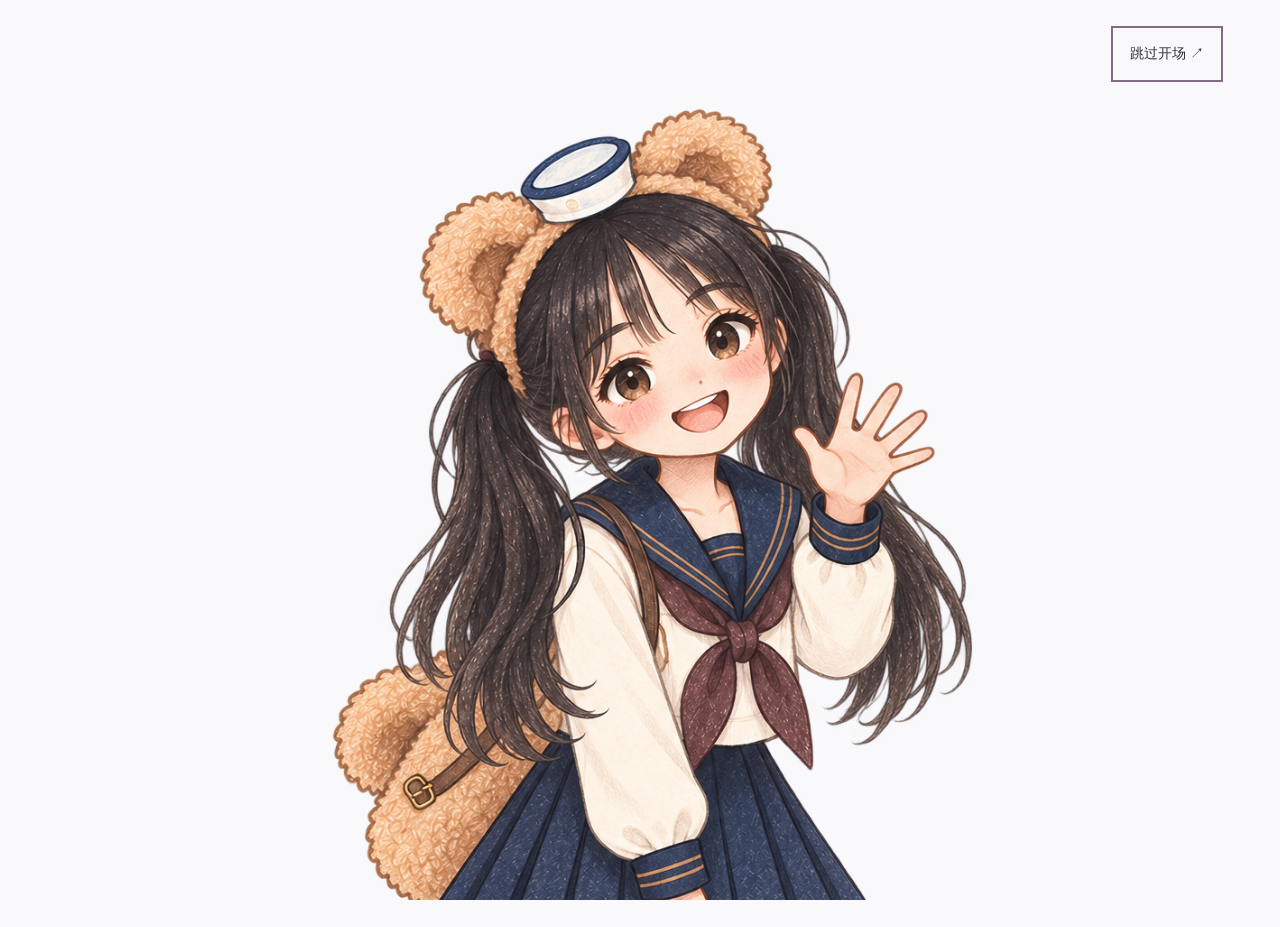
==== site/index.html @ 80e4dbd2 "Publish Katie portfolio with GitHub Pages workflow" ====
<!doctype html>
<html lang="zh-CN"><head><meta charset="UTF-8"><meta name="viewport" content="width=device-width, initial-scale=1"><title>何静瑶 Katie · 作品集</title><meta name="description" content="翻开何静瑶 Katie 的个人作品集：项目、设计、网站与影像。"><link rel="icon" href="data:image/svg+xml,%3Csvg xmlns='http://www.w3.org/2000/svg' viewBox='0 0 32 32'%3E%3Crect x='6' y='3' width='21' height='26' rx='2' fill='%23f3dce5'/%3E%3Cpath d='M10 4v24m5-17v10m0-5 7-5m-7 5 7 5' stroke='%234d4550' fill='none' stroke-width='2'/%3E%3C/svg%3E"><link rel="stylesheet" href="style.css"><link rel="stylesheet" href="collection.css"></head>
<body><a class="skip-link" href="#book">跳至作品集</a><header class="topbar"><button class="wordmark" data-go="0" aria-label="回到封面">Katie <span>/ 何静瑶</span></button><div class="top-actions"><button id="replay">重看开场</button><button data-go="2">直接看作品 <span aria-hidden="true">↗</span></button></div></header>
<main class="reader" id="reader"><aside class="identity" id="identity"><span class="eyebrow">PERSONAL PORTFOLIO</span><div class="identity-heading"><div><h1>何静瑶</h1><p class="signature">Katie</p></div><div class="identity-avatar"><img src="assets/mascot-wave.png" alt="何静瑶的 Q 版头像" width="1024" height="1536"></div></div><nav aria-label="章节目录"><button data-go="1">01 <span>关于我</span></button><button data-go="2">02 <span>精选作品</span></button><button data-go="3">03 <span>网站与影像</span></button><button data-go="4">04 <span>技能清单</span></button></nav><p class="edition">一页一页，慢慢认识我。</p></aside>
<section class="book-area" aria-label="翻页作品集"><div class="book" id="book" tabindex="-1"><div class="book-surface" id="surface"></div><div class="turn-sheet" id="turn-sheet" aria-hidden="true"></div><nav class="book-tabs" aria-label="书签"><button data-go="1" aria-label="关于我">01</button><button data-go="2" aria-label="精选作品">02</button><button data-go="3" aria-label="网站与影像">03</button><button data-go="4" aria-label="技能清单">04</button></nav></div><div class="reading-controls"><button id="previous" aria-label="上一页"><span aria-hidden="true">⟵</span><span>上一页</span></button><span id="page-position">封面</span><button id="next" aria-label="翻开作品集"><span id="next-label">点击翻开</span><span aria-hidden="true">⟶</span></button></div></section></main>
<footer class="footer"><span>© <span id="year"></span> 何静瑶 Katie</span><span class="keyboard-hint">← → 翻页 · 书签直达</span><span>PORTFOLIO / FIRST EDITION</span></footer><p class="sr-only" id="announcement" aria-live="polite"></p>
<dialog id="detail"><header class="detail-header"><div id="detail-controls"></div><button id="close-detail" aria-label="关闭作品详情">×</button></header><div id="detail-content" tabindex="0"></div></dialog><div class="intro" id="intro" aria-label="Katie 的开场问候"><button class="skip-intro" id="skip-intro">跳过开场 ↗</button><div class="intro-figure"><img id="intro-image" src="assets/mascot-wave.png" alt="手绘 Katie 挥手打招呼" width="1024" height="1536"></div><div class="intro-copy"><p class="intro-hi">Hi, I'm Katie.</p><p>你好，我是何静瑶。</p><button id="enter-book">一起翻翻我的作品集 <span aria-hidden="true">⟶</span></button></div></div><button id="mascot" class="mascot" aria-label="和 Katie 打个招呼" hidden><span class="mascot-bubble" id="mascot-bubble">一起翻翻吧。</span><img id="mascot-image" src="assets/mascot-wave.png" alt="" width="1024" height="1536"></button><noscript>请启用 JavaScript 来翻阅作品集。</noscript><script src="content.js"></script><script src="app.js"></script><script src="mascot.js"></script></body></html>
---- site/style.css ----
@font-face{font-family:Amatic;src:url('assets/amatic.ttf') format('truetype');font-weight:700;font-display:swap}@font-face{font-family:KatieHand;src:url('assets/kuaile.ttf') format('truetype');font-display:swap}
:root{--ink:#353038;--muted:#756f78;--pink:#fff2f6;--line:#e6dde1;--paper:#fffefd;--turn-duration:650ms}*{box-sizing:border-box}body{margin:0;background:#f9f9fb;color:var(--ink);font-family:"Microsoft YaHei","PingFang SC",sans-serif;font-size:16px}button,a{-webkit-tap-highlight-color:transparent}button{font:inherit;color:inherit;cursor:pointer}button{border:0;background:none}button:focus-visible,a:focus-visible{outline:2px solid #836b87;outline-offset:5px}button:disabled{cursor:default;opacity:.25}.topbar{height:90px;padding:0 4.6vw;display:flex;justify-content:space-between;align-items:center}.wordmark{font-family:Amatic,sans-serif;font-size:32px;font-weight:700}.wordmark span{font-family:inherit;font-size:17px;margin-left:10px;letter-spacing:2px}.top-actions{display:flex;gap:28px;font-size:14px}.top-actions button{padding:10px 0;border-bottom:1px solid transparent}.top-actions button:hover{border-color:#9c8993}.reader{min-height:calc(100svh - 148px);display:flex;align-items:center;justify-content:center;padding:18px 7vw 35px;gap:5vw}.identity{display:none;width:220px;flex:0 0 220px;align-self:stretch;padding-top:8vh}.reader.open .identity{display:block}.eyebrow{font-size:12px;letter-spacing:2.5px;color:var(--muted)}.identity h1{font-family:KatieHand,sans-serif;font-size:36px;font-weight:400;margin:30px 0 4px}.signature{font-family:Amatic,sans-serif;font-size:36px;margin:0}.identity nav{display:flex;flex-direction:column;gap:8px;margin-top:48px}.identity nav button{text-align:left;display:flex;gap:18px;align-items:center;color:var(--muted);padding:14px 0;font-family:Amatic,sans-serif;font-size:20px}.identity nav button span{font-family:"Microsoft YaHei",sans-serif;font-size:14px}.identity nav button[aria-current=page]{color:var(--ink)}.identity nav button[aria-current=page] span{border-bottom:1px solid #a28997;padding-bottom:5px}.edition{font-size:12px;line-height:2;margin-top:60px;color:var(--muted)}.book-area{width:min(520px,72vw);perspective:2200px}.reader.open .book-area{width:min(1050px,calc(100vw - 400px))}.book{position:relative;width:100%;height:min(690px,72svh);min-height:480px;outline:none;isolation:isolate;touch-action:pan-y}.book-surface{height:100%;position:relative;background:var(--pink);border:1px solid #f0dfe6;box-shadow:1px 3px 0 #e8dce1,3px 6px 0 #f7f0f3,0 22px 28px -12px #3a303a45,15px 30px 44px -18px #3a303a25}.book-surface:after{content:"";position:absolute;inset:0;pointer-events:none;opacity:.24;background-image:url("data:image/svg+xml,%3Csvg viewBox='0 0 150 150' xmlns='http://www.w3.org/2000/svg'%3E%3Cfilter id='n'%3E%3CfeTurbulence type='fractalNoise' baseFrequency='.78' numOctaves='3' stitchTiles='stitch'/%3E%3C/filter%3E%3Crect width='100%25' height='100%25' opacity='.13' filter='url(%23n)'/%3E%3C/svg%3E")}.cover{position:relative;display:flex;flex-direction:column;align-items:center;justify-content:center;height:100%;width:100%;padding:50px 36px;gap:10px}.cover:before{content:"";position:absolute;inset:0 auto 0 24px;width:9px;background:linear-gradient(90deg,#f1dfe73d,#e9d6e15c,#fff8fc);box-shadow:1px 0 2px #fff}.cover-name{font-family:KatieHand,sans-serif;font-size:clamp(42px,4.8vw,65px);font-weight:400;letter-spacing:7px;margin:0;transform:scaleX(.87)}.cover-english{font-family:Amatic,sans-serif;font-size:44px;letter-spacing:2px;margin:0}.cover-bottom{position:absolute;bottom:15%;text-align:center}.cover-bottom strong{font-family:Amatic,sans-serif;font-size:24px;letter-spacing:7px}.cover-bottom p{font-family:KatieHand,sans-serif;font-size:17px;letter-spacing:5px;margin:12px 0 0}.book-tabs{position:absolute;left:100%;top:10%;display:flex;flex-direction:column;gap:13px;z-index:-1}.book-tabs button{width:42px;height:61px;background:#e0eaf0;box-shadow:5px 6px 13px #3730400e;font-family:Amatic,sans-serif;font-size:23px;border-radius:0 2px 2px 0;transition:transform 180ms ease-out}.book-tabs button:nth-child(2){background:#f3dfe9}.book-tabs button:nth-child(3){background:#e2e9dd}.book-tabs button:nth-child(4){background:#eee5d6}.book-tabs button[aria-current=page]{transform:translateX(7px)}.reading-controls{display:flex;justify-content:space-between;align-items:center;margin:28px 0 0;font-size:13px;color:var(--muted)}.reading-controls button{display:flex;align-items:center;gap:12px;padding:8px 0;font-size:13px;min-height:44px}.reading-controls button span[aria-hidden]{font-size:34px;line-height:1}.footer{min-height:58px;display:flex;justify-content:space-between;gap:15px;padding:12px 4.6vw;color:#89828b;font-size:12px;letter-spacing:.5px}.spread{height:100%;padding:16px;display:grid;grid-template-columns:1fr 1fr;background:#fff3f7}.page{background:var(--paper);position:relative;padding:40px 36px 50px;overflow:auto;scrollbar-width:thin;scrollbar-color:#e5dae1 transparent}.page:first-child{background:linear-gradient(90deg,#fffefd 92%,#f3eff0);border-right:1px solid #eee6e9}.page:last-child{background:linear-gradient(90deg,#ece7e9 0,#fffefd 5%,#fffefd)}.page-label{display:flex;justify-content:space-between;color:var(--muted);font-size:12px;letter-spacing:1.6px;margin-bottom:30px}.page h2{font-family:KatieHand,sans-serif;font-weight:400;font-size:36px;line-height:1.4;margin:0 0 10px}.page .english{font-family:Amatic,sans-serif;font-size:24px;letter-spacing:2px;color:var(--muted);margin:0 0 30px}.page p{line-height:1.9}.page .body-copy{font-size:15px;color:#635b66}.page-number{position:absolute;bottom:17px;left:36px;font-family:Amatic;font-size:18px;color:#958b94}.portrait{width:100%;height:74%;object-fit:cover;object-position:50% 28%;transform:rotate(2deg);margin-top:10px}.photo-caption{font-family:Amatic;font-size:21px;text-align:right;margin:15px 6px}.contents-list{margin:35px 0 0;padding:0;list-style:none}.contents-list li+li{border-top:1px solid var(--line)}.contents-list button{padding:17px 0;display:flex;justify-content:space-between;width:100%;text-align:left;font-size:15px}.contents-list small{font-family:Amatic;font-size:19px;color:var(--muted)}.empty-card{border:1px solid #e9e3e7;padding:22px;margin:15px 0;background:#f8f9fa}.empty-card:nth-of-type(even){background:#fcf7f9}.empty-card h3{font-size:17px;font-weight:500;margin:0 0 9px}.empty-card p{font-size:14px;color:var(--muted);margin:0}.empty-card .index{display:block;font-family:Amatic;font-size:30px;color:#a4a1ac;margin-bottom:25px}.note{margin-top:28px;font-size:14px;color:var(--muted);border-left:2px solid #e7cddc;padding-left:14px}.tags{display:flex;flex-wrap:wrap;gap:9px;margin:24px 0}.tags span{background:#f5f0f4;padding:9px 12px;font-size:13px;border-radius:2px}.work-link{display:block;width:100%;padding:18px;margin-top:12px;text-decoration:none;color:var(--ink);border:1px solid var(--line);text-align:left}.work-link img{width:100%;aspect-ratio:1.5;object-fit:cover}.work-link h3{font-size:18px}.work-link small{color:var(--muted)}.turn-sheet{display:none;position:absolute;top:16px;bottom:16px;left:50%;width:calc(50% - 16px);z-index:5;transform-origin:left center;background:linear-gradient(90deg,#eee7eb,#fffefd 8%,#fffefd 93%,#f3eaef);box-shadow:8px 2px 22px #3d27331c;backface-visibility:visible;pointer-events:none}.book.turning .turn-sheet{display:block;animation:turnForward var(--turn-duration) cubic-bezier(.45,.08,.28,1) both}.book.turning.backwards .turn-sheet{animation-name:turnBackward}@keyframes turnForward{0%{transform:rotateY(0);opacity:1}85%{opacity:1}100%{transform:rotateY(-180deg);opacity:0}}@keyframes turnBackward{0%{transform:rotateY(-180deg);opacity:1}85%{opacity:1}100%{transform:rotateY(0);opacity:0}}.book.opening{animation:bookOpen 650ms ease-out}@keyframes bookOpen{from{transform:rotateY(-12deg);opacity:.5}to{transform:rotateY(0);opacity:1}}.sr-only{position:absolute;width:1px;height:1px;padding:0;margin:-1px;overflow:hidden;clip:rect(0,0,0,0);white-space:nowrap;border:0}.skip-link{position:fixed;top:-60px;left:20px;z-index:100;background:white;padding:12px}.skip-link:focus{top:10px}dialog{border:1px solid var(--line);padding:40px;width:min(800px,92vw);max-height:85svh;background:var(--paper);color:var(--ink)}dialog::backdrop{background:#37323a66;backdrop-filter:blur(3px)}#close-detail{position:absolute;right:15px;top:7px;font-size:30px}#detail-content img{max-width:100%;height:auto}.cover-end .cover-name{font-family:Amatic;font-size:52px;letter-spacing:3px}.cover-end .cover-english{font-family:KatieHand;font-size:20px;margin-top:20px}
@media(hover:hover) and (pointer:fine){.book-tabs button:hover{transform:translateX(7px)}.cover:hover .cover-name{color:#695264}.contents-list button:hover,.work-link:hover{color:#926879}}
@media(min-width:1600px){.book-area{width:570px}.book{height:760px;max-height:76svh}.reader.open .book-area{width:1150px}}
@media(max-width:1050px){.reader{padding:20px 8vw 35px;gap:0}.reader.open .identity{display:none}.reader.open .book-area{width:100%}.page{padding:28px 25px 50px}.book{min-height:480px}.page h2{font-size:30px}}
@media(max-width:650px){.topbar{height:70px;padding:0 6vw}.wordmark{font-size:28px}.wordmark span{display:none}.top-actions{gap:18px;font-size:12px}.reader{min-height:calc(100svh - 140px);padding:12px 11vw 28px 6vw}.book-area{width:100%}.book{height:65svh;min-height:430px}.reader.open .book{height:auto;min-height:0}.spread{display:block;padding:10px}.page{padding:30px 25px 46px;min-height:440px;overflow:visible}.page:first-child,.page:last-child{background:var(--paper);border:0}.page:last-child{border-top:1px solid var(--line)}.page h2{font-size:32px}.page .body-copy{font-size:16px}.portrait{height:auto;max-height:470px}.book-tabs{gap:9px;top:38px}.book-tabs button{width:30px;height:53px;font-size:20px}.cover{padding:30px 20px}.cover:before{left:13px;width:6px}.cover-name{font-size:49px;letter-spacing:4px}.cover-english{font-size:40px}.cover-bottom{bottom:15%}.footer{padding:10px 6vw;font-size:11px}.footer>span:last-child,.keyboard-hint{display:none}.reading-controls{margin-top:18px}.reading-controls button{font-size:12px}.turn-sheet{left:10px;width:calc(100% - 20px);top:10px;bottom:10px;transform-origin:left}.book.turning .turn-sheet{animation-duration:420ms}.page-label{margin-bottom:24px}}
.intro{position:fixed;inset:0;z-index:50;background:#f9f9fb;overflow:hidden;transition:opacity 600ms ease-out}.intro[hidden],.mascot[hidden]{display:none}.skip-intro{position:absolute;right:5vw;top:33px;z-index:2;font-size:14px;padding:12px}.intro-figure{position:absolute;width:440px;left:50%;top:50%;margin-left:-220px;margin-top:-210px;transform-origin:50% 20%;transform:scale(2.1);transition:transform 1200ms cubic-bezier(.22,1,.36,1)}.intro-figure img{display:block;width:100%;height:auto}.intro.zoom-out .intro-figure{transform:translateX(-180px) translateY(-90px) scale(.78)}.intro-copy{position:absolute;left:56%;top:38%;opacity:0;transform:translateY(12px);transition:opacity 600ms ease-out,transform 600ms ease-out}.intro.zoom-out .intro-copy{opacity:1;transform:none}.intro-hi{font-family:Amatic;font-size:62px;margin:0 0 20px}.intro-copy>p:nth-child(2){font-family:KatieHand;font-size:27px}.intro-copy button{padding:17px 0;margin-top:20px;font-size:14px;border-bottom:1px solid #c6b8c0}.intro-copy button span{margin-left:25px}.intro.leaving{opacity:0;pointer-events:none}.mascot{position:fixed;left:28px;bottom:42px;width:110px;height:165px;padding:0;z-index:15;transition:transform 550ms cubic-bezier(.22,1,.36,1)}.mascot>img{width:100%;height:100%;object-fit:contain;transition:transform 200ms ease-out}.mascot:hover>img{transform:rotate(-4deg)}.mascot.helping{transform:translateX(24px) rotate(8deg)}.mascot-bubble{position:absolute;left:13px;bottom:100%;font-size:12px;line-height:1.6;background:#fff;padding:11px 14px;border:1px solid #e8dfe5;box-shadow:0 5px 15px #59455108;min-width:140px;max-width:180px;opacity:0;transform:translateY(5px);transition:opacity 160ms ease-out,transform 160ms ease-out;pointer-events:none}.mascot.speaking .mascot-bubble{opacity:1;transform:none}@media(max-width:1050px){.mascot{left:5px;bottom:7px;width:70px;height:105px}}@media(max-width:650px){.intro-figure{width:340px;margin-left:-170px;margin-top:-160px;transform:scale(1.8)}.intro.zoom-out .intro-figure{transform:translateY(-110px) scale(.66)}.intro-copy{left:0;width:100%;top:auto;bottom:10%;text-align:center}.intro-hi{font-size:42px;margin-bottom:10px}.intro-copy>p:nth-child(2){font-size:22px}.intro-copy button{margin-top:5px}.mascot{width:58px;height:87px;bottom:28px;left:0}.mascot-bubble{left:8px;min-width:120px}.skip-intro{top:20px}.intro-copy button{padding:16px 0}}@media(prefers-reduced-motion:reduce){*,*:before,*:after{animation:none!important;transition:none!important;scroll-behavior:auto!important}}
---- site/collection.css ----
.page .body-copy{font-size:16px}.page-number{position:static;display:block;margin-top:26px}.page h2{font-size:30px}.page .english{margin-bottom:22px}.education{font-size:14px;color:#726273;line-height:1.7}.experience{border-top:1px solid var(--line);margin-top:24px;padding-top:10px}.experience>div{display:grid;gap:5px;padding:10px 0}.experience strong{font-size:15px;font-weight:500}.experience span{font-size:14px;color:#68606a}.experience small{font-size:12px;color:var(--muted)}.text-link{display:inline-block;padding:12px 0;border-bottom:1px solid #cdbec7;font-size:14px;text-align:left}.portrait{height:65%;max-height:420px;object-fit:cover}.photo-actions{text-align:center}.category-list{display:grid;margin:26px 0;gap:3px}.category-list button{display:flex;justify-content:space-between;padding:13px 10px;border-bottom:1px solid #eee8ec;text-align:left;font-size:15px}.category-list button[aria-pressed=true]{background:#f4e9ef;color:#67475e}.category-list small{font-family:Amatic;font-size:20px}.collection-meta{display:flex;justify-content:space-between;font-size:12px;color:var(--muted);margin:0 0 16px}.project-grid{display:grid;grid-template-columns:1fr 1fr;gap:20px 14px}.project-card{padding:0;text-align:left;align-self:start}.project-card img{display:block;width:100%;height:auto;aspect-ratio:1.52;object-fit:cover;background:#fff;box-shadow:0 3px 9px #49384b12}.project-card small{display:block;font-size:12px;color:#8a7887;margin-top:10px}.project-card h3{font-size:15px;line-height:1.6;font-weight:500;margin:5px 0}.brief-cover{aspect-ratio:1.52;padding:16px 12px;background:#e7edf0;color:#435d68;font-family:Amatic;font-size:30px;line-height:1.05}.brief-cover span{display:block;font-family:Arial,sans-serif;font-size:8px;letter-spacing:1px;margin-top:10px}.catalog-controls{display:flex;justify-content:center;align-items:center;gap:24px;margin-top:25px;font-size:13px;color:var(--muted)}.catalog-controls button{min-width:44px;min-height:44px;font-size:24px;border:1px solid #e8dfe5}.skills-list details{border-bottom:1px solid var(--line);padding:14px 0}.skills-list summary{font-size:16px;cursor:pointer;line-height:1.7}.skills-list p{font-size:15px;margin:12px 0}.skills-list .skill-tools{font-size:13px;color:#876d81}.skills-list small{font-size:12px;color:var(--muted)}.skill-projects{display:flex;gap:5px;flex-direction:column}.skill-projects button{text-align:left;font-size:13px;line-height:1.6;text-decoration:underline;text-underline-offset:4px;padding:5px 0}.document-link{display:flex;justify-content:space-between;align-items:center;gap:10px;text-align:left;padding:14px 16px;text-decoration:none;font-size:14px;color:#624f62;background:#f4edf1;border:1px solid #e5d9e1;line-height:1.6}.resume-actions{display:grid;gap:10px;margin-top:22px}.contact-email{display:block;margin:22px 0;text-underline-offset:5px;color:#695168;font-size:17px;overflow-wrap:anywhere}.section-title{font-size:15px;font-weight:500;margin-top:30px}.honors{padding-left:18px;font-size:14px;line-height:1.9;color:#6c626d}.honors li{margin-bottom:8px}.metrics{display:flex;gap:28px;margin:28px 0 12px}.metrics div{display:flex;flex-direction:column;gap:10px}.metrics strong{font-family:Amatic,'Microsoft YaHei',sans-serif;font-size:28px;font-weight:700}.metrics span{font-size:12px;color:var(--muted)}.micro-note{font-size:12px;color:var(--muted)}.dialog-open{overflow:hidden}dialog{width:min(1040px,94vw);padding:32px 46px 40px;max-height:92svh;overscroll-behavior:contain;scrollbar-width:thin}#close-detail{position:sticky;display:block;margin-left:auto;top:0;right:auto;width:40px;height:40px;line-height:1;z-index:8;background:#fffafc;border:1px solid #eee2e9;border-radius:50%;box-shadow:0 2px 12px #52354b16}.detail-heading h2{font-family:KatieHand,sans-serif;font-weight:400;font-size:36px;line-height:1.5;margin:16px 0}.detail-summary{font-size:18px;color:#82717e;line-height:1.8}.detail-context{margin:26px 0}.detail-context h3{font-size:16px;font-weight:600}.detail-context p,.detail-context li{font-size:16px;line-height:1.9;color:#615865}.detail-context ul{padding-left:22px}.document-links{display:flex;flex-wrap:wrap;gap:10px;margin:25px 0}.gallery{margin-top:30px}.gallery-toolbar{display:flex;gap:14px;align-items:center;justify-content:center;position:sticky;top:44px;z-index:6;background:#fffefdee;padding:10px;border-block:1px solid #e8e0e6;backdrop-filter:blur(8px)}.gallery-toolbar button{width:44px;height:44px;border:1px solid #e2d5df;font-size:22px;flex:none}.gallery-toolbar label{display:flex;align-items:center;gap:8px;font-size:13px;min-width:0}.gallery-toolbar select{max-width:360px;min-width:0;width:100%;font:inherit;color:inherit;padding:10px;background:#fff;border:1px solid #d8cad5}.gallery-caption{font-size:13px;color:var(--muted)}.gallery figure{margin:0}.gallery figure>a{display:block;text-align:center;background:#f0edf0}.gallery figure img{display:block;width:100%;height:auto;object-fit:contain}.gallery figcaption{font-size:12px;text-align:center;color:var(--muted);margin-top:14px}.project-card:hover h3,.text-link:hover{color:#956783}@media(max-width:1050px){.project-grid{gap:20px}.page{padding:28px 25px 35px}}@media(max-width:650px){.project-grid{gap:18px 12px}.project-card h3{font-size:14px}.page h2{font-size:28px}.collection-meta{font-size:12px}.page{padding:26px 20px 30px}.portrait{height:auto;max-height:none}.gallery-toolbar{gap:6px;padding:8px 0}.gallery-toolbar label{font-size:12px}.gallery-toolbar select{max-width:190px;padding:8px 2px}.gallery-toolbar button{width:38px}.detail-heading h2{font-size:28px}.detail-summary{font-size:16px}dialog{padding:18px 18px 28px;width:96vw}.document-links{display:grid}.brief-cover{font-size:24px;padding:12px 8px}.brief-cover span{font-size:7px}.contact-email{font-size:16px}.metrics{gap:20px}}

/* Controls occupy their own row, outside the scrolling reading area. */
#detail{padding:0;overflow:hidden;height:min(920px,92svh);max-height:92svh}
#detail[open]{display:flex;flex-direction:column}
.detail-header{display:grid;grid-template-columns:minmax(0,1fr) 44px;align-items:center;gap:14px;padding:12px 20px;background:var(--paper);border-bottom:1px solid var(--line);flex-shrink:0}
#detail-controls{min-width:0}
#detail-controls .gallery-toolbar{position:static;top:auto;z-index:auto;margin:0;padding:0;border:0;background:none;backdrop-filter:none;justify-content:flex-start;min-height:44px}
#detail-controls .gallery-toolbar label{white-space:nowrap;flex:1;max-width:440px}
#detail-controls .gallery-toolbar select{max-width:100%;text-overflow:ellipsis}
#detail .detail-header #close-detail{position:static;margin:0;width:44px;height:44px;box-shadow:none}
#detail-content{flex:1;min-height:0;overflow:auto;overscroll-behavior:contain;padding:24px 46px 40px;scrollbar-gutter:stable;scrollbar-width:thin}
#detail-content:focus-visible{outline:2px solid #836b87;outline-offset:-3px}
@media(max-width:650px){.detail-header{padding:8px 10px;gap:8px}#detail-content{padding:18px 18px 28px}#detail-controls .gallery-toolbar{gap:6px}#detail-controls .gallery-toolbar label{font-size:0;gap:0}#detail-controls .gallery-toolbar select{font-size:14px;padding:8px 4px}#detail-controls .gallery-toolbar button{width:38px}}

.sheet-tabs{display:flex;flex-wrap:wrap;gap:6px}.sheet-tabs button{padding:10px 12px;font-size:14px;border:1px solid var(--line);background:#fff;min-height:42px}.sheet-tabs button[aria-selected=true]{background:#f1e4ed;color:#684e63;border-color:#cbb8c6}.workbook{margin-top:28px}.sheet-panel[hidden]{display:none}.sheet-panel>h3{font-size:22px}.sheet-copy{margin:24px 0}.sheet-copy h4,.sheet-panel>h4{font-size:16px;color:#72586c}.sheet-copy p{white-space:pre-wrap;line-height:1.95;font-size:16px}.sheet-table-scroll{overflow-x:auto;margin:16px 0 28px}.sheet-table-scroll table{border-collapse:collapse;width:100%;min-width:600px;font-size:15px;line-height:1.8}.sheet-table-scroll th,.sheet-table-scroll td{border:1px solid #e4dce2;padding:14px;vertical-align:top;white-space:pre-wrap;text-align:left}.sheet-table-scroll th{background:#f6edf2;font-weight:500}.sheet-table-scroll td:first-child{min-width:120px}.sheet-table-scroll tbody tr:nth-child(even){background:#fcf9fb}@media(max-width:650px){.sheet-tabs{gap:4px}.sheet-tabs button{font-size:12px;padding:7px 8px;min-height:36px}.sheet-copy p{font-size:15px}.sheet-table-scroll table{min-width:550px}}

.website-card{display:block;max-width:390px;margin:18px 0;border:1px solid var(--line);color:inherit;text-decoration:none;background:#fff;transition:box-shadow .2s}.website-card img{display:block;width:100%;height:auto;aspect-ratio:2/1;object-fit:cover}.website-card>span{display:flex;justify-content:space-between;align-items:center;padding:11px 15px;font-size:16px}.website-card:hover{box-shadow:0 4px 16px #62516b18}.website-card:focus-visible{outline:2px solid #836b87;outline-offset:4px}

.editorial-cover{display:flex;flex-direction:column;justify-content:space-between;overflow:hidden}.editorial-cover strong{font-family:KatieHand,sans-serif;font-size:clamp(18px,2vw,26px);font-weight:400;line-height:1.3}.editorial-cover em{font-style:normal;font-size:clamp(22px,2.6vw,36px);line-height:1.05;margin-top:6px}.editorial-cover span{font-size:clamp(9px,1vw,12px);letter-spacing:.5px;margin-top:8px}

.editorial-cover em{font-size:clamp(14px,1.8vw,24px);margin-top:3px}.editorial-cover span{margin-top:4px}

.video-list{display:grid;gap:14px;margin:20px 0}.video-list h3{font-size:15px;font-weight:500;color:#82717e;margin:0 0 8px}.video-list section{display:grid;gap:7px}.video-list .document-link{padding:10px 12px;line-height:1.55}

.reading-open #mascot{display:none!important}.identity-heading{display:flex;align-items:center;justify-content:space-between;gap:10px;margin-top:30px}.identity-heading h1{margin:0 0 4px;white-space:nowrap}.identity-avatar{position:relative;flex:0 0 88px;width:88px;height:88px;overflow:hidden;border-radius:50%;background:#f3eaf0;border:1px solid #e9dfe6}.identity-avatar img{position:absolute;width:155%;height:auto;max-width:none;left:-28%;top:-1%;pointer-events:none}

.intro-figure img{transform-origin:50% 38%;will-change:transform}.intro[hidden] .intro-figure img{will-change:auto}

#detail.album-dialog{width:min(1160px,96vw)}.album-header-label{font-family:Amatic,sans-serif;font-size:23px;letter-spacing:2px;color:#86758b}.album-dialog #detail-content{padding:0;background:#faf6f8}.photo-diary{padding:42px 38px 28px;background-image:radial-gradient(#d5c8d84d 1px,transparent 1px);background-size:22px 22px}.diary-intro{position:relative;margin:0 10px 38px;padding:28px 30px;background:#fffdfb;border:1px solid #e9dee5;box-shadow:4px 5px 0 #eee5ef}.diary-intro h2{font-family:KatieHand,sans-serif;font-size:34px;font-weight:400;margin:14px 0}.diary-intro p{font-size:15px;color:#8b7c89;line-height:1.8}.diary-count{font-family:Amatic,sans-serif;font-size:25px;color:#9f88a5;letter-spacing:1px}.diary-grid{columns:3;column-gap:25px;padding:8px}.diary-photo{break-inside:avoid;margin:0 0 30px;padding:11px 11px 8px;background:#fffdfb;border:1px solid #e7dee3;box-shadow:2px 5px 12px #69536b16;position:relative;transform:rotate(-1deg)}.diary-photo a{display:block}.album-dialog #detail-content .diary-photo img{display:block;width:100%;height:auto}.diary-photo figcaption{display:flex;justify-content:space-between;align-items:center;padding:12px 5px 4px;color:#8b7986;font-family:Amatic,sans-serif;font-size:21px;letter-spacing:1px}.diary-style-1{background:#eaf1f4;transform:rotate(1.2deg);border-color:#d7e3e9}.diary-style-2{background:#f1eaf5;transform:rotate(-.7deg);padding:15px}.diary-style-3{background:#fff8ef;transform:rotate(.8deg)}.diary-style-0:before,.diary-style-2:before{content:'';position:absolute;top:-9px;left:32%;width:36%;height:20px;background:#e6d6e6b8;transform:rotate(-5deg);pointer-events:none}.diary-style-2:before{background:#d7e6eac9;transform:rotate(4deg)}.diary-photo a:focus-visible{outline:2px solid #836b87;outline-offset:3px}.diary-end{text-align:center;font-family:Amatic,sans-serif;font-size:30px;color:#9a8596;margin:22px 0}.diary-end span{display:block;font-family:KatieHand,sans-serif;font-size:15px;margin-top:8px}@media(max-width:800px){.diary-grid{columns:2;column-gap:18px}.photo-diary{padding:26px 18px}.diary-intro{margin:0 4px 30px;padding:22px}.diary-intro h2{font-size:28px}}@media(max-width:480px){.diary-grid{columns:1;max-width:340px;margin:auto;padding:8px 12px}.diary-photo{margin-bottom:30px}.diary-intro .eyebrow{font-size:10px;letter-spacing:1.5px}.diary-intro p{font-size:14px}}
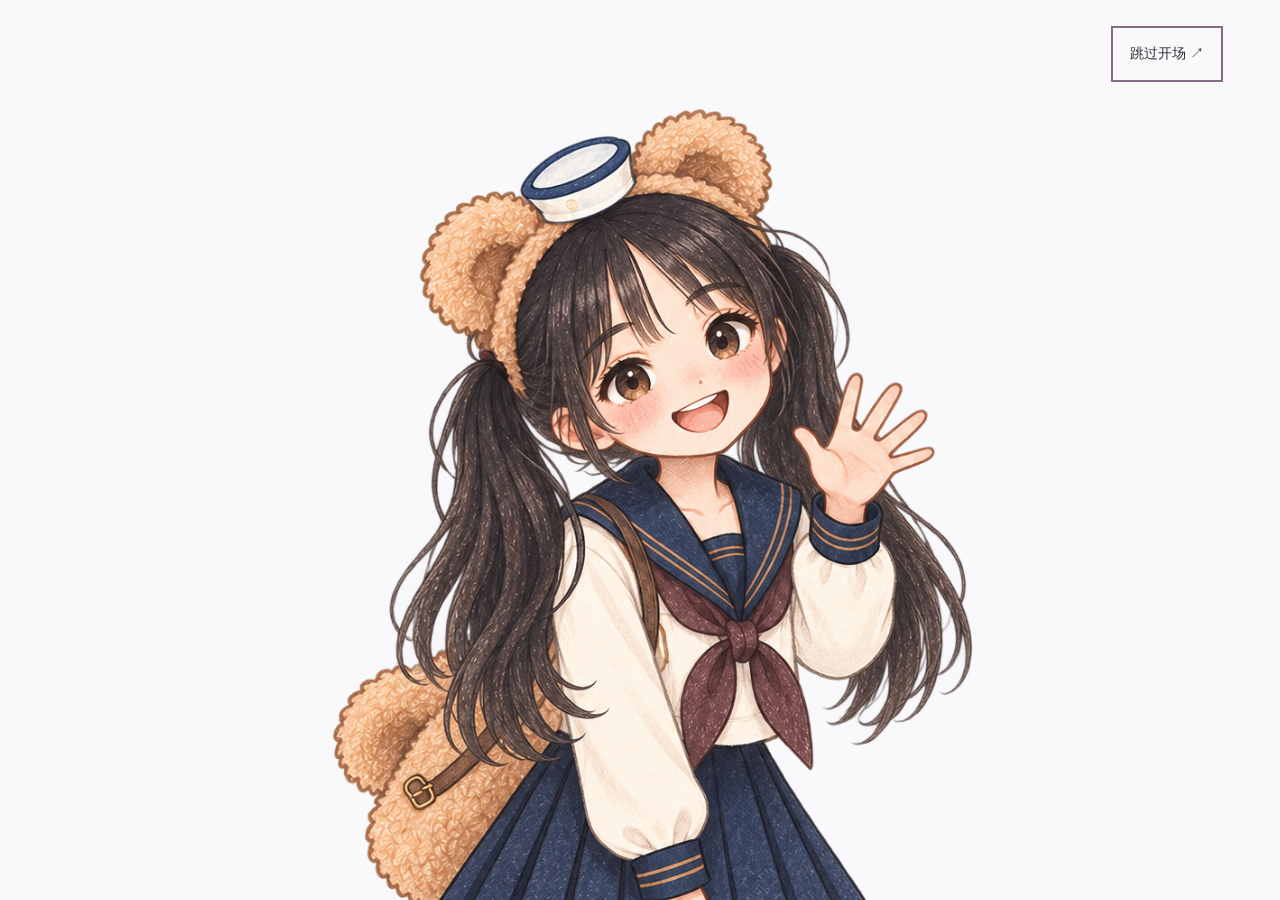
==== commit 90ccc812: "Refine book pages and add photo-inspired companions" ====
--- a/site/index.html
+++ b/site/index.html
@@ -1,7 +1,7 @@
 <!doctype html>
-<html lang="zh-CN"><head><meta charset="UTF-8"><meta name="viewport" content="width=device-width, initial-scale=1"><title>何静瑶 Katie · 作品集</title><meta name="description" content="翻开何静瑶 Katie 的个人作品集：项目、设计、网站与影像。"><link rel="icon" href="data:image/svg+xml,%3Csvg xmlns='http://www.w3.org/2000/svg' viewBox='0 0 32 32'%3E%3Crect x='6' y='3' width='21' height='26' rx='2' fill='%23f3dce5'/%3E%3Cpath d='M10 4v24m5-17v10m0-5 7-5m-7 5 7 5' stroke='%234d4550' fill='none' stroke-width='2'/%3E%3C/svg%3E"><link rel="stylesheet" href="style.css"><link rel="stylesheet" href="collection.css"></head>
+<html lang="zh-CN"><head><meta charset="UTF-8"><meta name="viewport" content="width=device-width, initial-scale=1"><title>何静瑶 Katie · 作品集</title><meta name="description" content="翻开何静瑶 Katie 的个人作品集：项目、设计、网站与影像。"><link rel="icon" href="data:image/svg+xml,%3Csvg xmlns='http://www.w3.org/2000/svg' viewBox='0 0 32 32'%3E%3Crect x='6' y='3' width='21' height='26' rx='2' fill='%23f3dce5'/%3E%3Cpath d='M10 4v24m5-17v10m0-5 7-5m-7 5 7 5' stroke='%234d4550' fill='none' stroke-width='2'/%3E%3C/svg%3E"><link rel="stylesheet" href="style.css"><link rel="stylesheet" href="collection.css"><link rel="stylesheet" href="book-companion.css"><link rel="stylesheet" href="book-pages.css"></head>
 <body><a class="skip-link" href="#book">跳至作品集</a><header class="topbar"><button class="wordmark" data-go="0" aria-label="回到封面">Katie <span>/ 何静瑶</span></button><div class="top-actions"><button id="replay">重看开场</button><button data-go="2">直接看作品 <span aria-hidden="true">↗</span></button></div></header>
 <main class="reader" id="reader"><aside class="identity" id="identity"><span class="eyebrow">PERSONAL PORTFOLIO</span><div class="identity-heading"><div><h1>何静瑶</h1><p class="signature">Katie</p></div><div class="identity-avatar"><img src="assets/mascot-wave.png" alt="何静瑶的 Q 版头像" width="1024" height="1536"></div></div><nav aria-label="章节目录"><button data-go="1">01 <span>关于我</span></button><button data-go="2">02 <span>精选作品</span></button><button data-go="3">03 <span>网站与影像</span></button><button data-go="4">04 <span>技能清单</span></button></nav><p class="edition">一页一页，慢慢认识我。</p></aside>
 <section class="book-area" aria-label="翻页作品集"><div class="book" id="book" tabindex="-1"><div class="book-surface" id="surface"></div><div class="turn-sheet" id="turn-sheet" aria-hidden="true"></div><nav class="book-tabs" aria-label="书签"><button data-go="1" aria-label="关于我">01</button><button data-go="2" aria-label="精选作品">02</button><button data-go="3" aria-label="网站与影像">03</button><button data-go="4" aria-label="技能清单">04</button></nav></div><div class="reading-controls"><button id="previous" aria-label="上一页"><span aria-hidden="true">⟵</span><span>上一页</span></button><span id="page-position">封面</span><button id="next" aria-label="翻开作品集"><span id="next-label">点击翻开</span><span aria-hidden="true">⟶</span></button></div></section></main>
 <footer class="footer"><span>© <span id="year"></span> 何静瑶 Katie</span><span class="keyboard-hint">← → 翻页 · 书签直达</span><span>PORTFOLIO / FIRST EDITION</span></footer><p class="sr-only" id="announcement" aria-live="polite"></p>
-<dialog id="detail"><header class="detail-header"><div id="detail-controls"></div><button id="close-detail" aria-label="关闭作品详情">×</button></header><div id="detail-content" tabindex="0"></div></dialog><div class="intro" id="intro" aria-label="Katie 的开场问候"><button class="skip-intro" id="skip-intro">跳过开场 ↗</button><div class="intro-figure"><img id="intro-image" src="assets/mascot-wave.png" alt="手绘 Katie 挥手打招呼" width="1024" height="1536"></div><div class="intro-copy"><p class="intro-hi">Hi, I'm Katie.</p><p>你好，我是何静瑶。</p><button id="enter-book">一起翻翻我的作品集 <span aria-hidden="true">⟶</span></button></div></div><button id="mascot" class="mascot" aria-label="和 Katie 打个招呼" hidden><span class="mascot-bubble" id="mascot-bubble">一起翻翻吧。</span><img id="mascot-image" src="assets/mascot-wave.png" alt="" width="1024" height="1536"></button><noscript>请启用 JavaScript 来翻阅作品集。</noscript><script src="content.js"></script><script src="app.js"></script><script src="mascot.js"></script></body></html>
+<dialog id="detail"><header class="detail-header"><div id="detail-controls"></div><button id="close-detail" aria-label="关闭作品详情">×</button></header><div id="detail-content" tabindex="0"></div></dialog><div class="intro" id="intro" aria-label="Katie 的开场问候"><button class="skip-intro" id="skip-intro">跳过开场 ↗</button><div class="intro-figure"><img id="intro-image" src="assets/mascot-wave.png" alt="手绘 Katie 挥手打招呼" width="1024" height="1536"></div><div class="intro-copy"><p class="intro-hi">Hi, I'm Katie.</p><p>你好，我是何静瑶。</p><button id="enter-book">一起翻翻我的作品集 <span aria-hidden="true">⟶</span></button></div></div><button id="mascot" class="mascot" aria-label="和 Katie 打个招呼" hidden><span class="mascot-bubble" id="mascot-bubble">一起翻翻吧。</span><img id="mascot-image" src="assets/mascot-wave.png" alt="" width="1024" height="1536"></button><noscript>请启用 JavaScript 来翻阅作品集。</noscript><script src="content.js"></script><script src="app.js"></script><script src="mascot.js"></script><script src="book-companion.js"></script><script src="book-fit.js"></script><script src="book-leaf.js"></script></body></html>
--- a/site/book-companion.css
+++ b/site/book-companion.css
@@ -0,0 +1,67 @@
+.reader.open{padding-top:110px;align-items:flex-start}
+.book-companion{position:absolute;z-index:7;left:8%;bottom:calc(100% - 9px);width:158px;padding:0;line-height:0;transform-origin:50% 100%;border-radius:48% 48% 8px 8px}
+.book-companion[hidden]{display:none}
+.book-companion img{display:block;width:100%;height:auto;pointer-events:none}
+.book-companion:focus-visible{outline:2px dashed #b69aac;outline-offset:3px}
+@media(max-width:650px){.reader.open{padding-top:87px}.book-companion{width:125px;left:7%;bottom:calc(100% - 7px)}}
+
+/* Allocate the book the remaining window height, including its controls. */
+html{height:100%;overflow:hidden}
+body{height:100vh;height:100dvh;overflow:hidden;display:grid;grid-template-rows:clamp(54px,9dvh,90px) minmax(0,1fr) 38px}
+.topbar{height:auto;min-height:0}
+.reader,.reader.open{min-height:0;height:100%;padding-bottom:8px;align-items:stretch}
+.reader.open{padding-top:clamp(78px,11dvh,110px)}
+.book-area,.reader.open .book-area{display:grid;grid-template-rows:minmax(0,1fr) 44px;gap:12px;height:100%;min-height:0}
+.book,.reader.open .book{height:100%;min-height:0;max-height:none}
+.reading-controls{margin:0;min-height:0}
+.footer{min-height:0;padding-top:8px;padding-bottom:8px;align-items:center}
+.spread{min-height:0}
+.page{min-height:0;overscroll-behavior:contain}
+.reader,.reader.open{width:100%;min-width:0;padding-right:clamp(72px,7vw,140px);gap:clamp(24px,3vw,48px)}
+.book-area,.reader.open .book-area{flex:none;min-width:0;align-self:center}
+.topbar,.footer{min-width:0;width:100%}
+.about-surface .spread{container-type:size}
+.about-surface .page{overflow:hidden;display:flex;flex-direction:column;gap:clamp(8px,2cqh,16px);padding:clamp(18px,5cqh,36px) clamp(18px,3cqw,36px)}
+.about-surface .page-label{margin:0 0 1cqh;font-size:clamp(10px,2cqh,12px);flex-shrink:0}
+.about-surface .page h2{margin:0;font-size:clamp(20px,5cqh,30px);line-height:1.4}
+.about-surface .english{margin:0 0 1cqh;font-size:clamp(23px,5.5cqh,36px);line-height:1.2}
+.about-surface .education{margin:0;font-size:clamp(11px,2.4cqh,14px);line-height:1.6}
+.about-surface .body-copy{margin:0;font-size:clamp(12px,2.7cqh,16px);line-height:1.85}
+.about-surface .text-link{font-size:clamp(12px,2.5cqh,14px);padding:8px 0;align-self:flex-start}
+.about-surface .page-number{margin: auto 0 0;line-height:1;flex-shrink:0}
+.about-surface .portrait{flex:1;min-height:0;height:0;width:100%;max-height:none;object-fit:contain;transform:none;margin:0}
+.about-surface .photo-caption{margin:0;font-size:clamp(20px,4.7cqh,28px);line-height:1.2;flex-shrink:0}
+.about-surface .photo-actions{flex-shrink:0}
+.about-surface .page:last-child .page-number{margin:0}
+.about-surface .page:first-child{justify-content:space-between;gap:clamp(8px,2.2cqh,16px)}
+.about-surface .page:first-child .page-number{margin:0}
+.about-surface .page:first-child .body-copy{font-size:clamp(12px,3cqh,18px);line-height:1.95}
+.about-surface .page:first-child .education{font-size:clamp(11px,2.6cqh,15px)}
+.about-surface [data-resume]{align-self:center;flex-shrink:0;width:min(78%,250px);min-height:42px;padding:12px 18px;margin:clamp(4px,1.5cqh,12px) 0;text-align:center;background:#f5e3ec;border:1px solid #e9cfdc;border-radius:8px;color:#694c5c;font-size:clamp(13px,2.7cqh,16px);line-height:1.5}
+.about-surface [data-resume]:hover{background:#efd6e2;border-color:#dcbbcd;color:#533b4b}
+.about-surface [data-resume]:focus-visible{outline:2px solid #9d708a;outline-offset:4px}
+.identity{min-height:0;padding-top:clamp(8px,4dvh,40px);overflow:auto;scrollbar-width:thin}
+.identity nav{margin-top:clamp(12px,4dvh,40px);gap:4px}
+.edition{margin-top:clamp(12px,4dvh,40px)}
+.book-companion{width:clamp(112px,16dvh,158px)}
+.book-tabs{max-height:calc(100% - 32px);gap:clamp(4px,1.5dvh,14px)}
+.book-tabs button{min-height:28px;height:clamp(30px,8dvh,64px)}
+@media(max-width:650px){
+  .reader,.reader.open{padding-right:58px;padding-left:20px}
+  body{grid-template-rows:54px minmax(0,1fr) 32px}
+  .reader.open{padding-top:78px}
+  .reader.open .spread{height:100%;overflow-y:auto;overscroll-behavior:contain;scrollbar-width:thin}
+  .reader.open .page{min-height:0;overflow:visible}
+  .book-companion{width:112px}
+  .book-area,.reader.open .book-area{gap:8px}
+}
+@media(max-height:600px){
+  body{grid-template-rows:48px minmax(0,1fr) 28px}
+  .reader.open{padding-top:58px}
+  .book-companion{width:90px}
+  .book-area,.reader.open .book-area{grid-template-rows:minmax(0,1fr) 36px;gap:6px}
+  .reading-controls button{min-height:36px}
+  .identity-heading{margin-top:12px}
+  .identity nav button{padding:7px 0}
+  .page{padding-top:20px}
+}
--- a/site/book-pages.css
+++ b/site/book-pages.css
@@ -0,0 +1,59 @@
+/* Book pages are bounded compositions; detailed documents open in the reader dialog. */
+.book-surface .spread{container-type:size;overflow:hidden}
+.book-surface:not(.about-surface) .page{overflow:hidden;display:flex;flex-direction:column;gap:1.5cqh;padding:4cqh 3cqw;min-height:0}
+.book-surface:not(.about-surface) .page-label{margin:0 0 1cqh;flex-shrink:0;font-size:clamp(9px,2cqh,12px)}
+.book-surface:not(.about-surface) .page h2{font-size:clamp(19px,4.8cqh,30px);margin:0;line-height:1.3}
+.book-surface:not(.about-surface) .english{font-size:clamp(21px,5.2cqh,34px);margin:0;line-height:1.2}
+.book-surface:not(.about-surface) .body-copy{font-size:clamp(11px,2.6cqh,16px);line-height:1.65;margin:1cqh 0}
+.book-surface:not(.about-surface) .page-number{margin:auto 0 0;font-size:clamp(14px,3cqh,20px);line-height:1}
+.book-surface .category-list{margin:1cqh 0;gap:0}
+.book-surface .category-list button{padding:1.4cqh 10px;font-size:clamp(12px,2.8cqh,16px)}
+.book-surface .category-list small{font-size:clamp(16px,3cqh,20px)}
+.book-surface .note{margin:0;padding:0 0 0 10px;font-size:clamp(10px,2.2cqh,13px);line-height:1.5}
+.book-surface #catalog{display:flex;flex-direction:column;min-height:0;flex:1;gap:2cqh}
+.book-surface .collection-meta{margin:0;font-size:clamp(10px,2.2cqh,13px)}
+.book-surface .project-grid{gap:2cqh 14px;flex:1;min-height:0;grid-template-rows:1fr 1fr}
+.book-surface .project-card{min-width:0}
+.book-surface .project-card img,.book-surface .brief-cover{height:21cqh;width:100%;aspect-ratio:auto;object-fit:contain}
+.book-surface .brief-cover{padding:2cqh 12px;font-size:5.4cqh}
+.book-surface .editorial-cover strong{font-size:3.2cqh}
+.book-surface .editorial-cover em{font-size:4cqh}
+.book-surface .brief-cover span{font-size:1.6cqh;margin-top:1cqh}
+.book-surface .project-card small{margin-top:1cqh;font-size:clamp(9px,2cqh,12px)}
+.book-surface .project-card h3{margin:0;font-size:clamp(11px,2.5cqh,15px);line-height:1.5}
+.book-surface .catalog-controls{margin:0;gap:18px;font-size:12px}
+.book-surface .catalog-controls button{min-height:28px;min-width:36px;height:5cqh;font-size:20px}
+.book-surface .website-card{margin:1cqh 0;flex:1;min-height:0;display:flex;flex-direction:column}
+.book-surface .website-card img{flex:1;min-height:0;height:0;object-fit:contain;background:#faf8f8;aspect-ratio:auto}
+.book-surface .website-card>span{padding:1.2cqh 12px;font-size:clamp(12px,2.7cqh,16px)}
+.book-surface .metrics{gap:20px;margin:0}
+.book-surface .metrics div{gap:3px}
+.book-surface .metrics strong{font-size:clamp(20px,4.4cqh,28px)}
+.book-surface .metrics span,.book-surface .micro-note{font-size:clamp(9px,1.9cqh,12px);margin:0}
+.book-surface .video-list{margin:0;display:grid;gap:1cqh}
+.book-surface .video-list section{display:grid;gap:.7cqh}
+.book-surface #video-catalog{display:flex;flex-direction:column;gap:1cqh}
+.book-surface[data-chapter="3"] .page:last-child{gap:.7cqh;padding-top:3cqh;padding-bottom:3cqh}
+.book-surface[data-chapter="3"] .page:last-child .body-copy{font-size:clamp(11px,2.4cqh,14px);margin:0}
+.book-surface .video-list h3{font-size:clamp(11px,2.4cqh,14px);margin:0}
+.book-surface .document-link{padding:1cqh 10px;font-size:clamp(10px,2.25cqh,14px);line-height:1.4;margin:0}
+.book-surface .skills-list{display:grid;gap:1.4cqh;flex:1;min-height:0}
+.skill-card{display:flex;flex-direction:column;justify-content:center;gap:.7cqh;text-align:left;border:1px solid #e9dfe6;background:#fcf7fa;padding:1.2cqh 12px;min-height:0}
+.skill-card strong{font-size:clamp(12px,2.8cqh,17px);font-weight:500}
+.skill-card span{font-size:clamp(10px,2.2cqh,13px);color:#756675;line-height:1.5}
+.skill-card small{font-size:clamp(9px,2cqh,12px);color:#946e86}
+.skill-card i{font-style:normal;float:right}
+.book-surface .contact-email{margin:1cqh 0;font-size:clamp(12px,2.8cqh,17px)}
+.book-surface .resume-actions{margin:0;gap:1cqh}
+.book-surface .section-title{margin:1cqh 0 0;font-size:clamp(12px,2.7cqh,16px)}
+.book-surface .honors{margin:0;padding-left:18px;font-size:clamp(10px,2.3cqh,14px);line-height:1.5}
+.book-surface .honors li{margin:0 0 .8cqh}
+.book-surface .contents-list{margin:0}
+.book-surface .contents-list button{padding:1cqh 0;font-size:clamp(12px,2.7cqh,16px)}
+@media(max-width:650px){
+  .reader.open .book-surface .spread{display:block;overflow:hidden;height:100%;padding:10px}
+  .reader.open .book-surface .page{height:100%;min-height:0;overflow:hidden;border:0}
+  .reader.open .book-surface .page[hidden]{display:none}
+  .reader.open .book-surface .page{padding:4cqh 5cqw}
+  .reader.open .book-surface[data-chapter="3"] .page:last-child{padding-top:3cqh;padding-bottom:3cqh}
+}
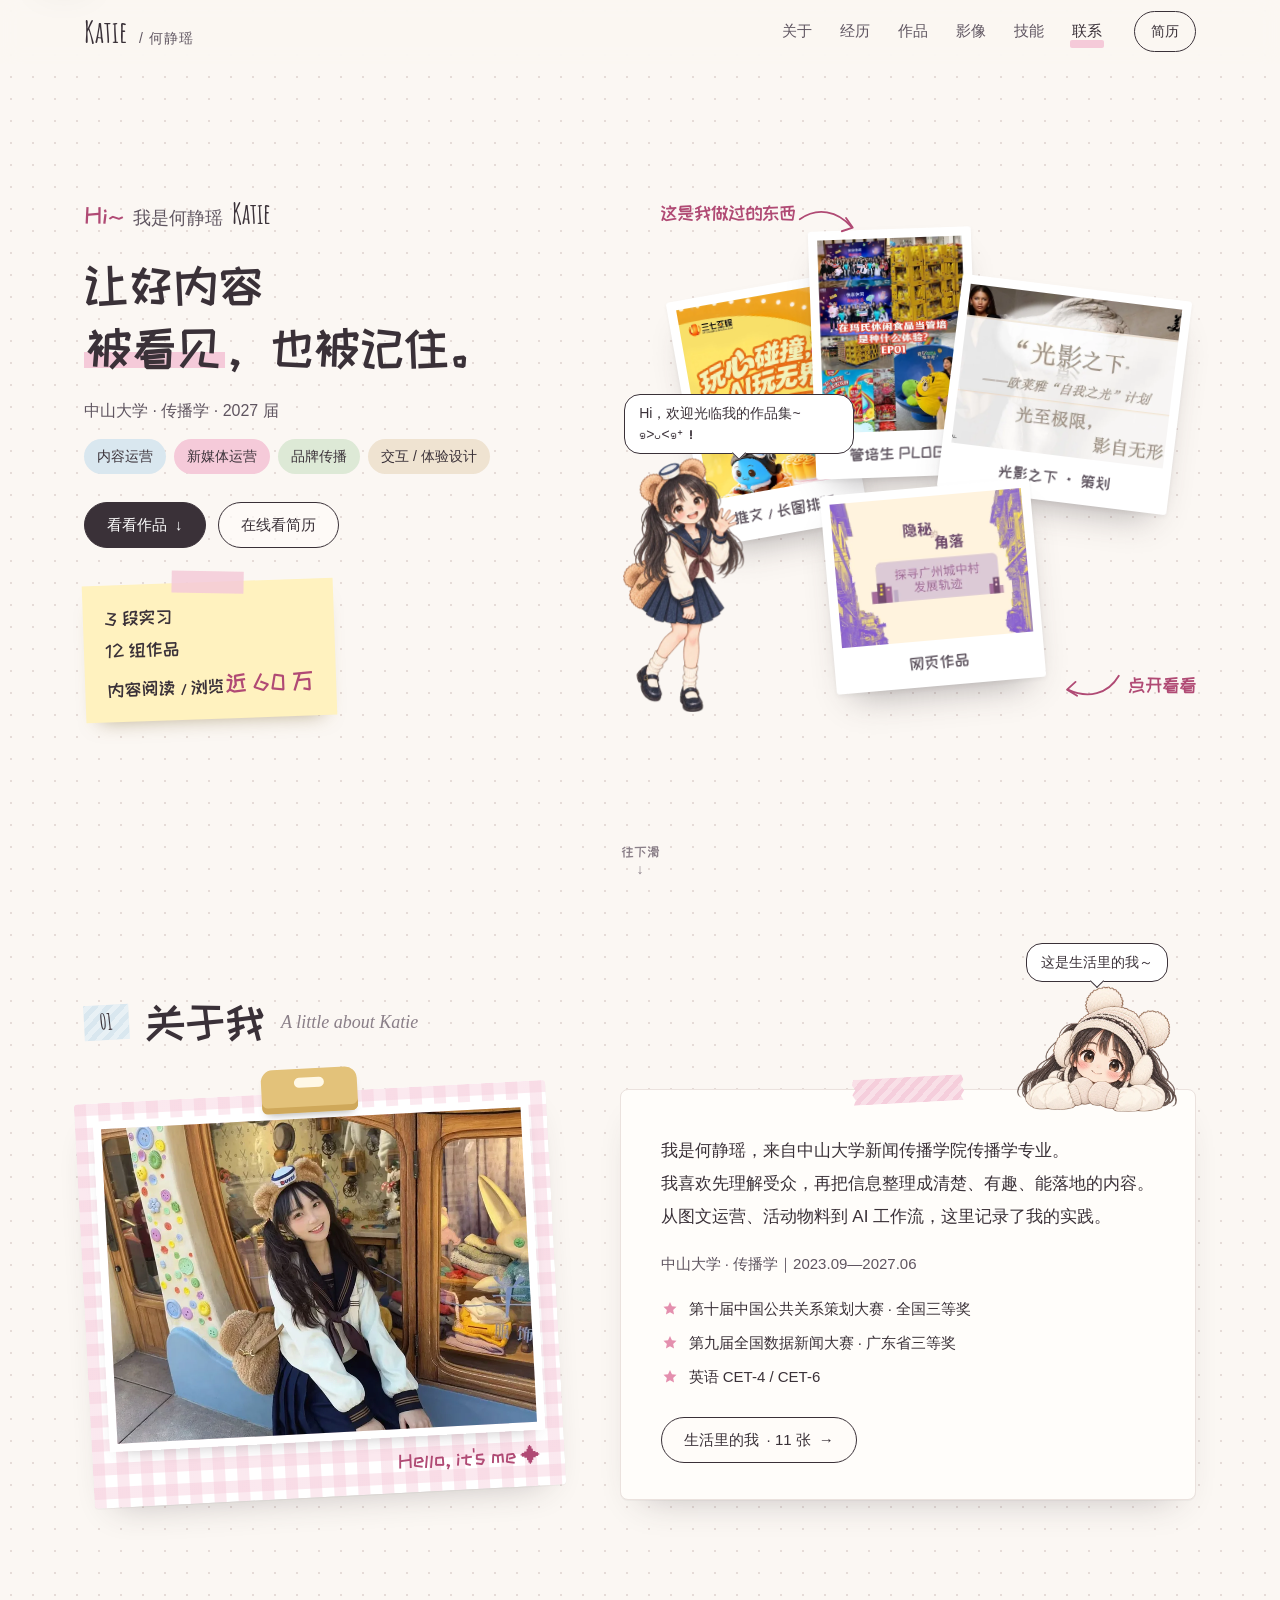
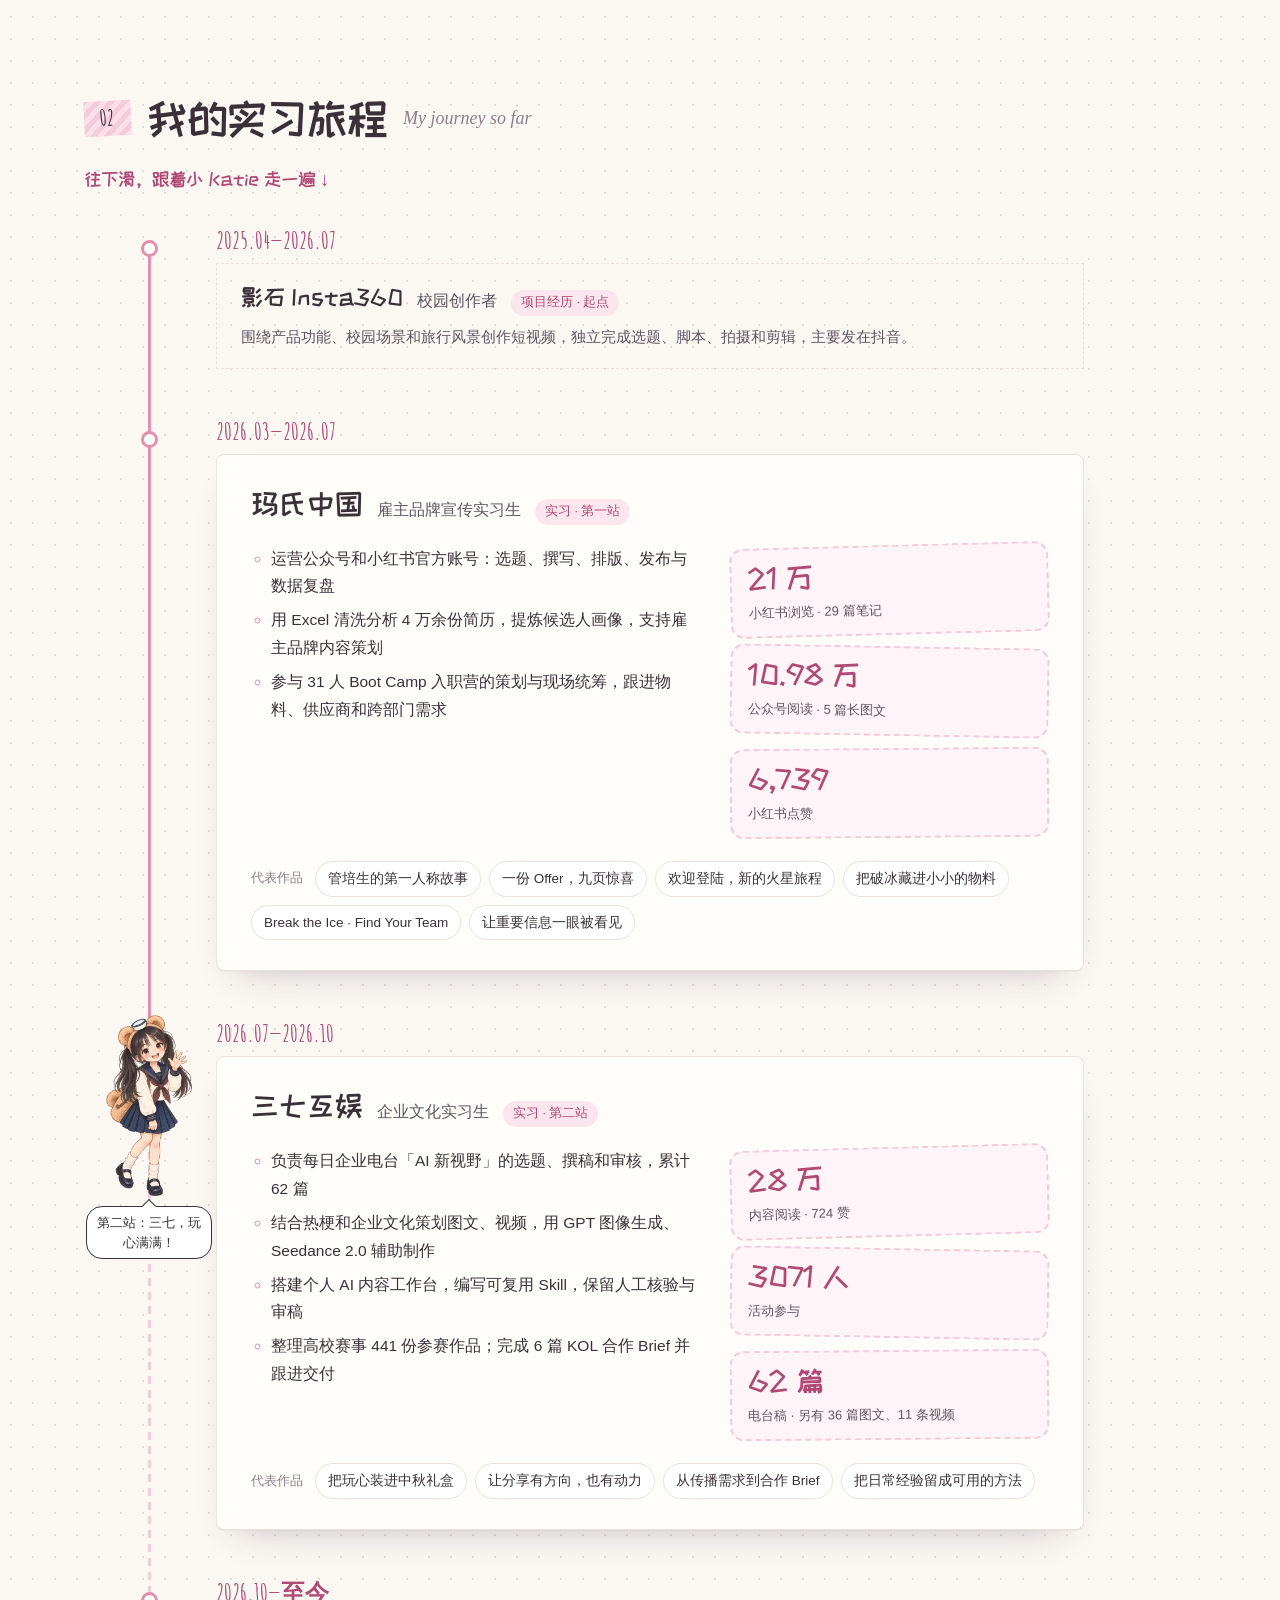
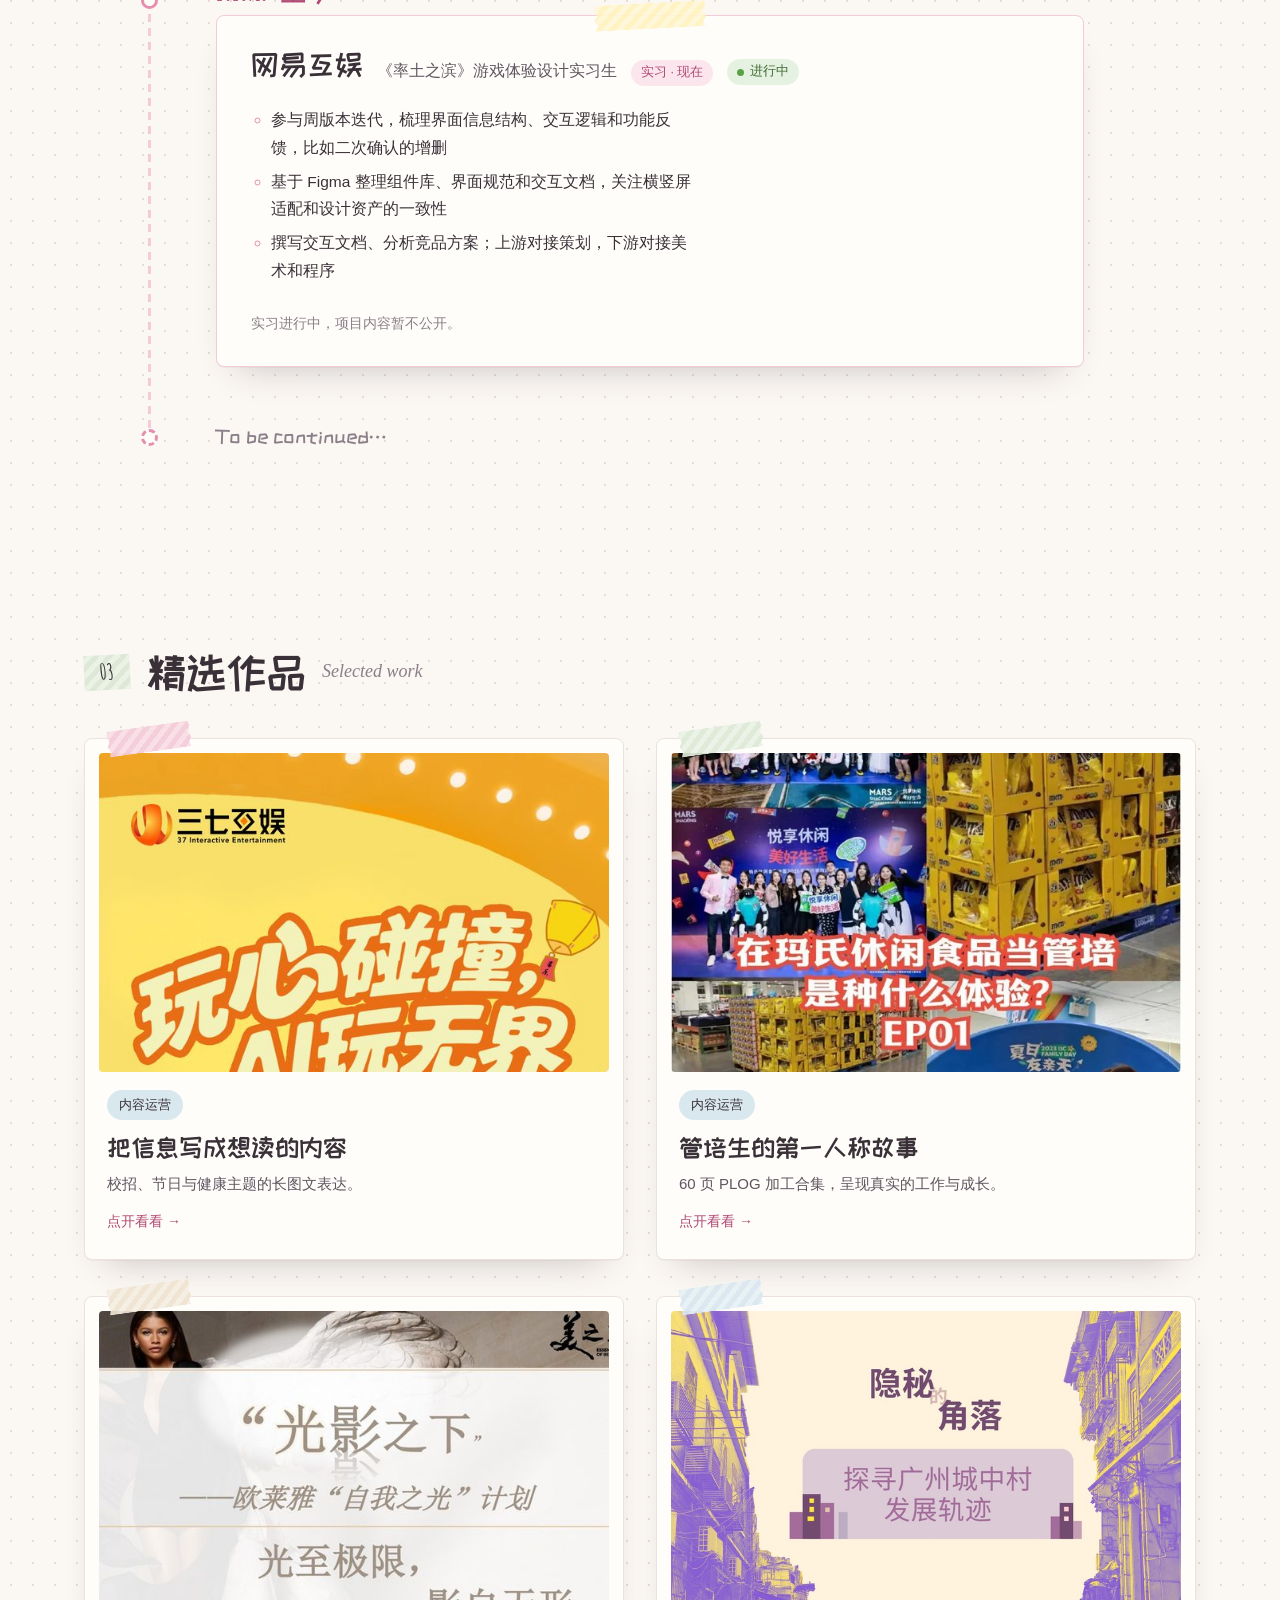
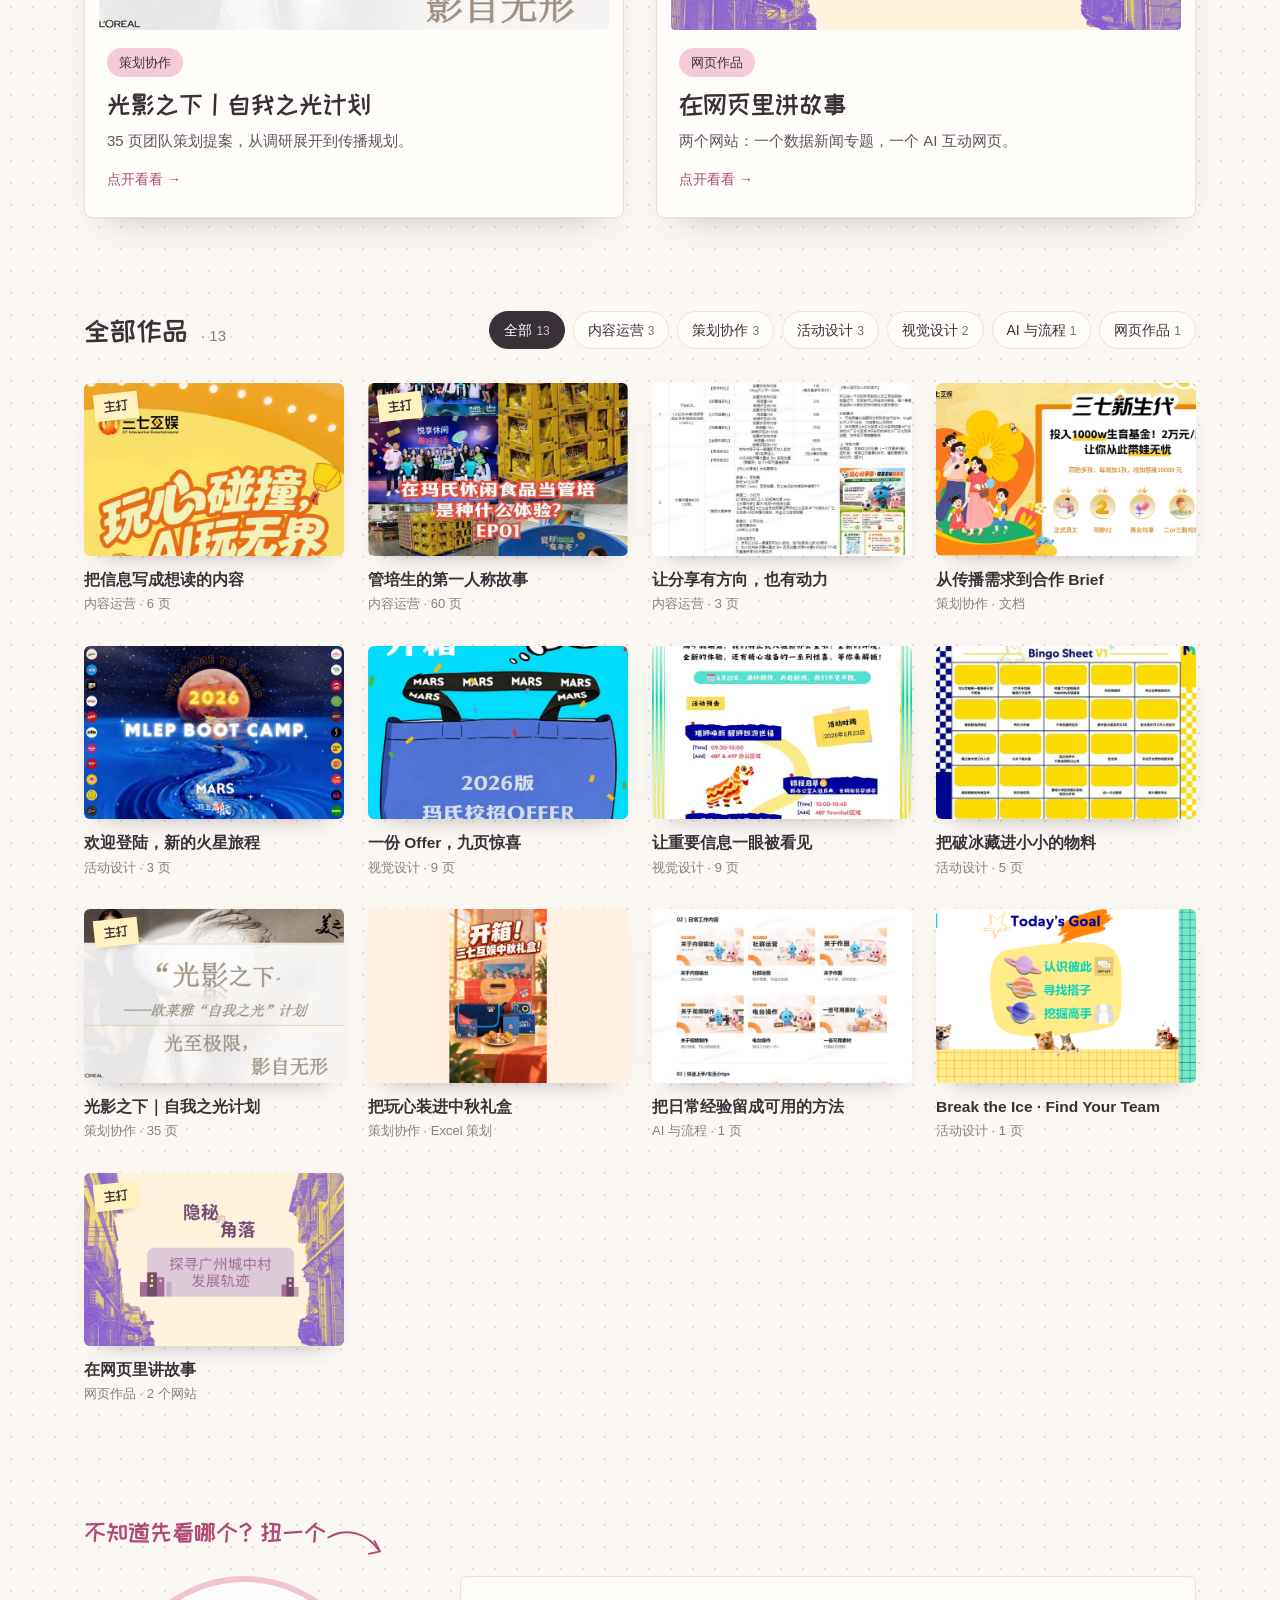
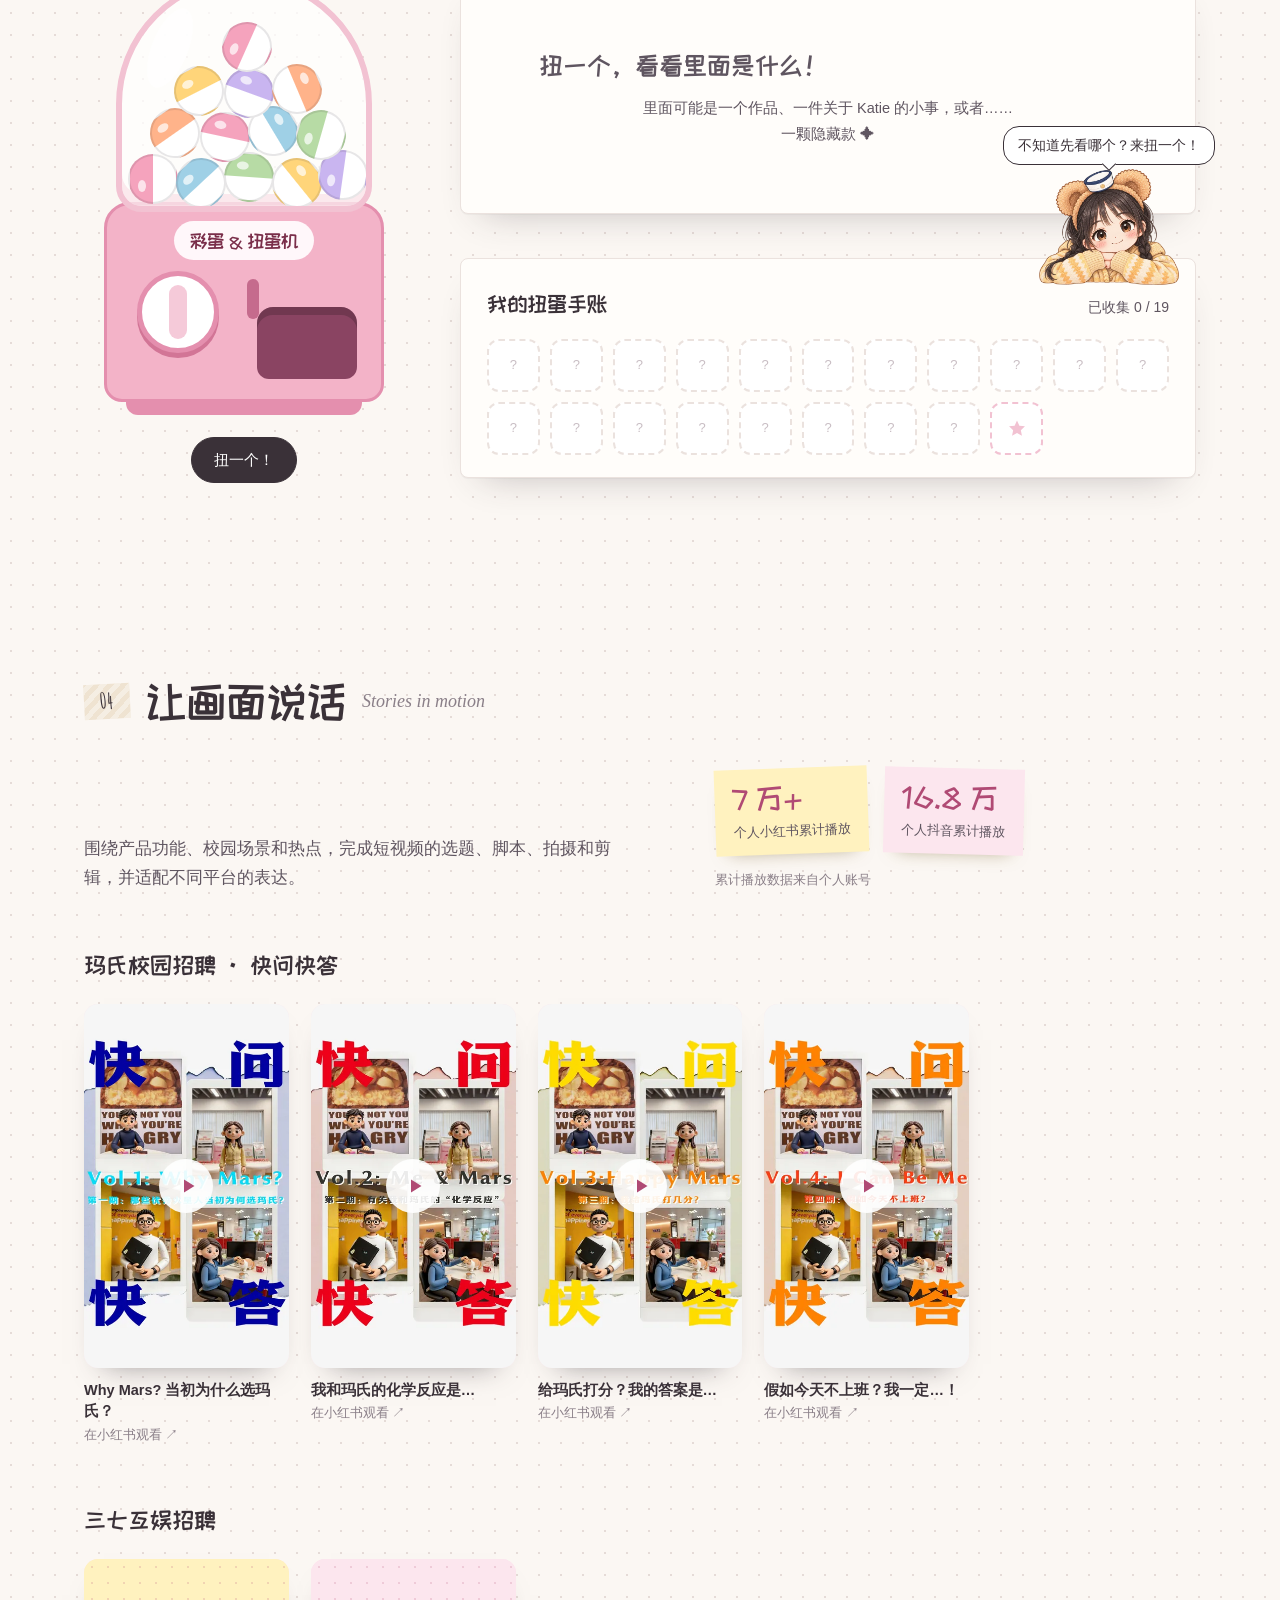
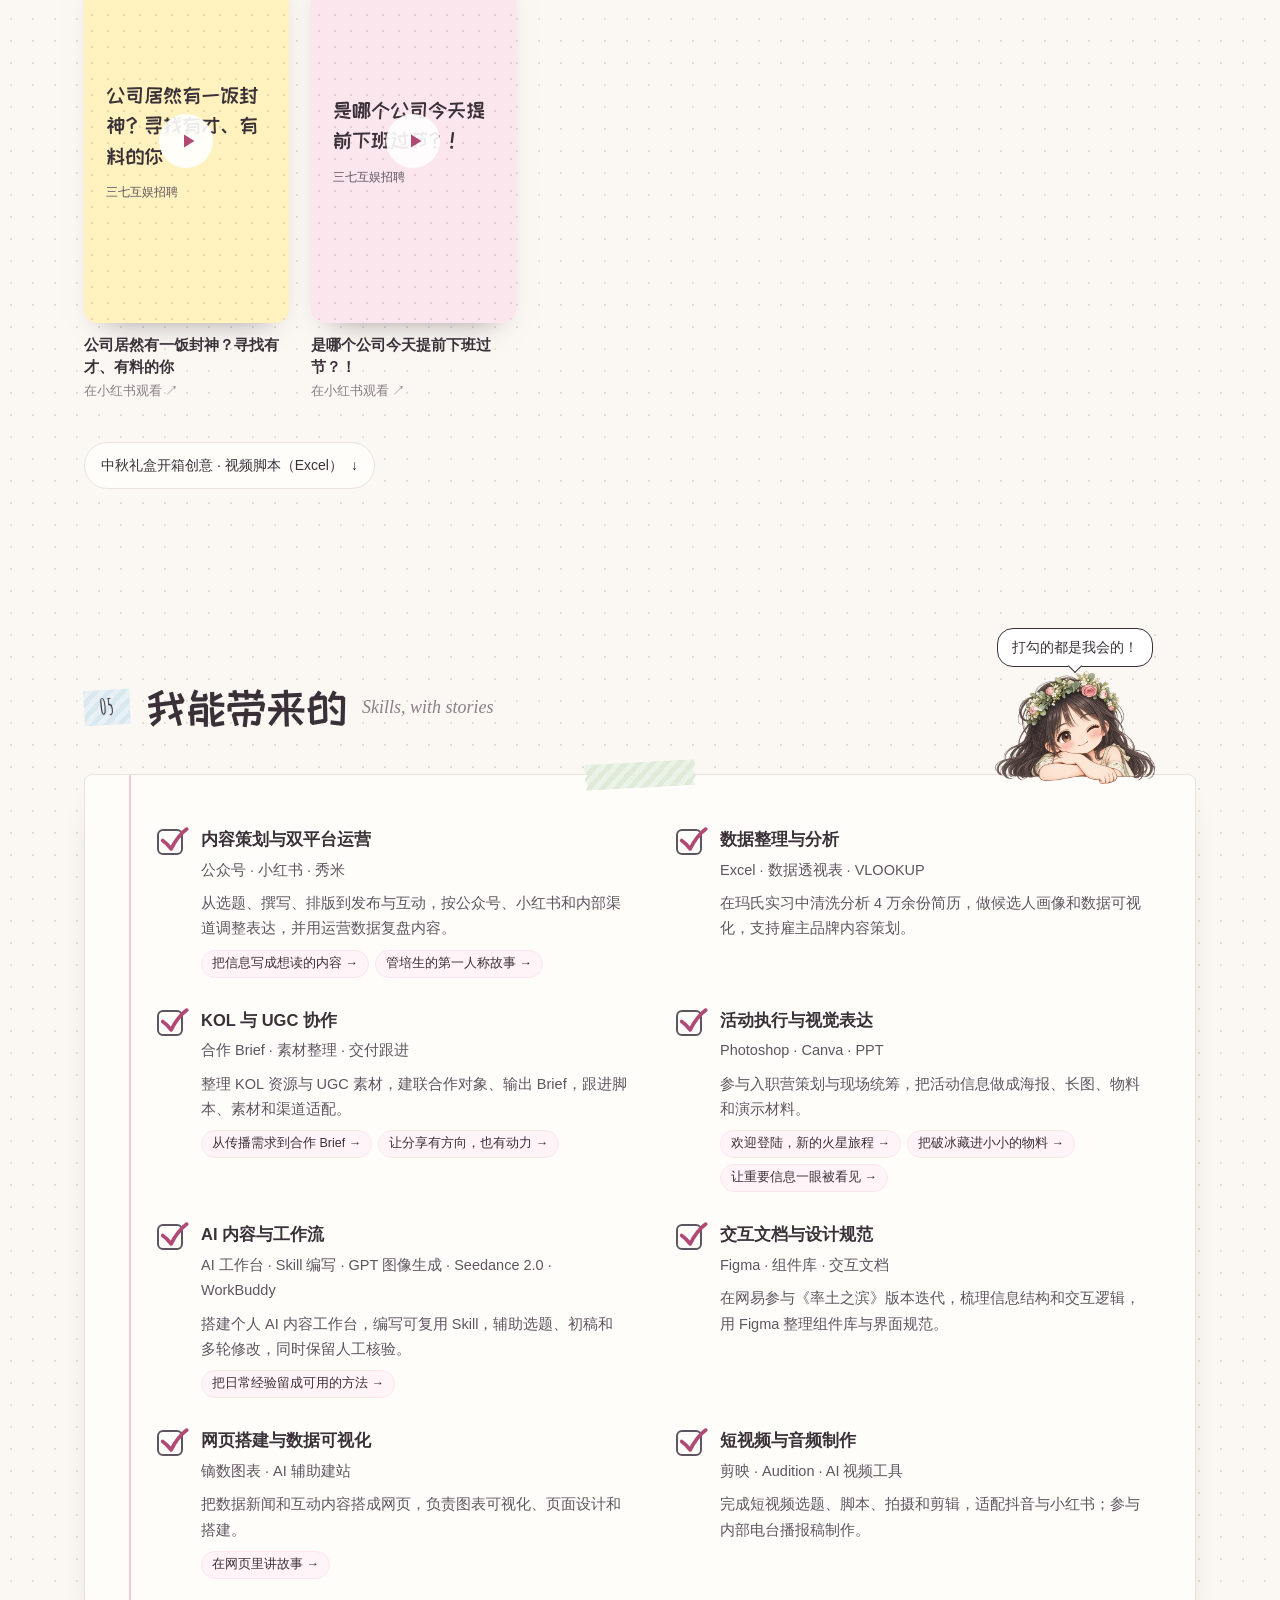
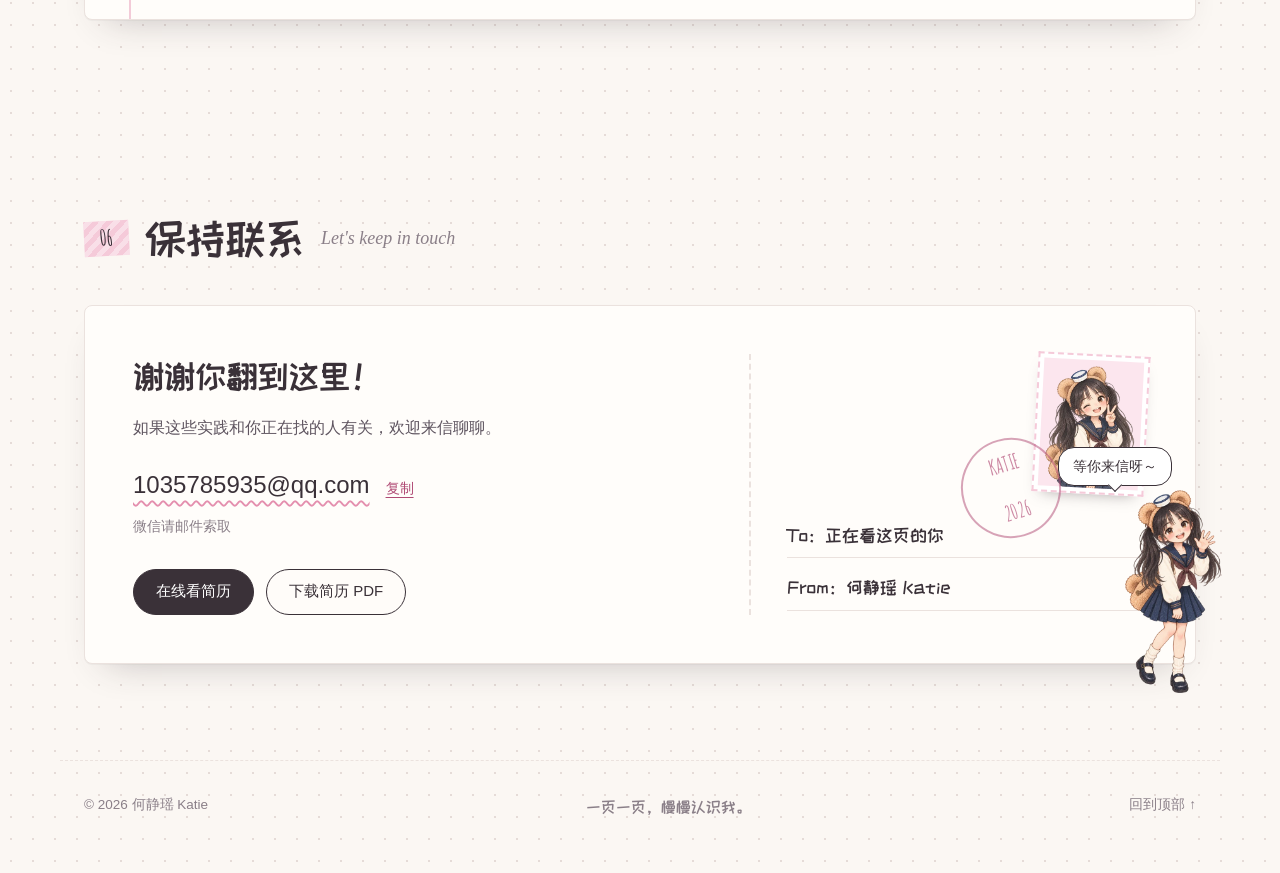
==== commit fd055bad: "Redesign portfolio as a scrolling dot-grid journal Replace the fixed one-screen book with a single s" ====
--- a/site/index.html
+++ b/site/index.html
@@ -1,7 +1,238 @@
 <!doctype html>
-<html lang="zh-CN"><head><meta charset="UTF-8"><meta name="viewport" content="width=device-width, initial-scale=1"><title>何静瑶 Katie · 作品集</title><meta name="description" content="翻开何静瑶 Katie 的个人作品集：项目、设计、网站与影像。"><link rel="icon" href="data:image/svg+xml,%3Csvg xmlns='http://www.w3.org/2000/svg' viewBox='0 0 32 32'%3E%3Crect x='6' y='3' width='21' height='26' rx='2' fill='%23f3dce5'/%3E%3Cpath d='M10 4v24m5-17v10m0-5 7-5m-7 5 7 5' stroke='%234d4550' fill='none' stroke-width='2'/%3E%3C/svg%3E"><link rel="stylesheet" href="style.css"><link rel="stylesheet" href="collection.css"><link rel="stylesheet" href="book-companion.css"><link rel="stylesheet" href="book-pages.css"></head>
-<body><a class="skip-link" href="#book">跳至作品集</a><header class="topbar"><button class="wordmark" data-go="0" aria-label="回到封面">Katie <span>/ 何静瑶</span></button><div class="top-actions"><button id="replay">重看开场</button><button data-go="2">直接看作品 <span aria-hidden="true">↗</span></button></div></header>
-<main class="reader" id="reader"><aside class="identity" id="identity"><span class="eyebrow">PERSONAL PORTFOLIO</span><div class="identity-heading"><div><h1>何静瑶</h1><p class="signature">Katie</p></div><div class="identity-avatar"><img src="assets/mascot-wave.png" alt="何静瑶的 Q 版头像" width="1024" height="1536"></div></div><nav aria-label="章节目录"><button data-go="1">01 <span>关于我</span></button><button data-go="2">02 <span>精选作品</span></button><button data-go="3">03 <span>网站与影像</span></button><button data-go="4">04 <span>技能清单</span></button></nav><p class="edition">一页一页，慢慢认识我。</p></aside>
-<section class="book-area" aria-label="翻页作品集"><div class="book" id="book" tabindex="-1"><div class="book-surface" id="surface"></div><div class="turn-sheet" id="turn-sheet" aria-hidden="true"></div><nav class="book-tabs" aria-label="书签"><button data-go="1" aria-label="关于我">01</button><button data-go="2" aria-label="精选作品">02</button><button data-go="3" aria-label="网站与影像">03</button><button data-go="4" aria-label="技能清单">04</button></nav></div><div class="reading-controls"><button id="previous" aria-label="上一页"><span aria-hidden="true">⟵</span><span>上一页</span></button><span id="page-position">封面</span><button id="next" aria-label="翻开作品集"><span id="next-label">点击翻开</span><span aria-hidden="true">⟶</span></button></div></section></main>
-<footer class="footer"><span>© <span id="year"></span> 何静瑶 Katie</span><span class="keyboard-hint">← → 翻页 · 书签直达</span><span>PORTFOLIO / FIRST EDITION</span></footer><p class="sr-only" id="announcement" aria-live="polite"></p>
-<dialog id="detail"><header class="detail-header"><div id="detail-controls"></div><button id="close-detail" aria-label="关闭作品详情">×</button></header><div id="detail-content" tabindex="0"></div></dialog><div class="intro" id="intro" aria-label="Katie 的开场问候"><button class="skip-intro" id="skip-intro">跳过开场 ↗</button><div class="intro-figure"><img id="intro-image" src="assets/mascot-wave.png" alt="手绘 Katie 挥手打招呼" width="1024" height="1536"></div><div class="intro-copy"><p class="intro-hi">Hi, I'm Katie.</p><p>你好，我是何静瑶。</p><button id="enter-book">一起翻翻我的作品集 <span aria-hidden="true">⟶</span></button></div></div><button id="mascot" class="mascot" aria-label="和 Katie 打个招呼" hidden><span class="mascot-bubble" id="mascot-bubble">一起翻翻吧。</span><img id="mascot-image" src="assets/mascot-wave.png" alt="" width="1024" height="1536"></button><noscript>请启用 JavaScript 来翻阅作品集。</noscript><script src="content.js"></script><script src="app.js"></script><script src="mascot.js"></script><script src="book-companion.js"></script><script src="book-fit.js"></script><script src="book-leaf.js"></script></body></html>
+<html lang="zh-CN">
+<head>
+<meta charset="UTF-8">
+<meta name="viewport" content="width=device-width, initial-scale=1, viewport-fit=cover">
+<title>何静瑶 Katie · 作品集</title>
+<meta name="description" content="何静瑶 Katie 的个人作品集：内容运营、新媒体运营、品牌传播与交互体验设计。让好内容被看见，也被记住。">
+<meta name="theme-color" content="#fbf7f3">
+<meta property="og:type" content="website">
+<meta property="og:title" content="何静瑶 Katie · 作品集">
+<meta property="og:description" content="让好内容被看见，也被记住。内容运营 · 新媒体运营 · 品牌传播 · 交互 / 体验设计">
+<meta property="og:image" content="https://katie041123.github.io/katie-portfolio/assets/img/og.jpg">
+<meta property="og:url" content="https://katie041123.github.io/katie-portfolio/">
+<link rel="icon" href="data:image/svg+xml,%3Csvg xmlns='http://www.w3.org/2000/svg' viewBox='0 0 32 32'%3E%3Crect x='6' y='3' width='21' height='26' rx='3' fill='%23f5cad9'/%3E%3Crect x='6' y='3' width='4' height='26' fill='%23e48fae'/%3E%3Ccircle cx='18' cy='13' r='3' fill='%23fff'/%3E%3C/svg%3E">
+<link rel="preload" href="assets/fonts/kuaile.woff2" as="font" type="font/woff2" crossorigin>
+<link rel="stylesheet" href="css/style.css">
+<script>document.documentElement.classList.add('js')</script>
+</head>
+<body>
+<a class="skip-link" href="#main">跳到正文</a>
+
+<svg width="0" height="0" style="position:absolute" aria-hidden="true">
+ <symbol id="arrow" viewBox="0 0 80 44"><path d="M4 34C18 10 44 4 70 16" fill="none" stroke="currentColor" stroke-width="2.4" stroke-linecap="round"/><path d="M58 8l13 8-11 10" fill="none" stroke="currentColor" stroke-width="2.4" stroke-linecap="round" stroke-linejoin="round"/></symbol>
+ <symbol id="check" viewBox="0 0 24 24"><path d="M4 13c3 2 4.5 4 6 6 3-6 7-11 11-14" fill="none" stroke="currentColor" stroke-width="2.6" stroke-linecap="round" stroke-linejoin="round"/></symbol>
+ <symbol id="star" viewBox="0 0 24 24"><path d="M12 2.8l2.6 5.6 6.1.7-4.5 4.2 1.2 6-5.4-3-5.4 3 1.2-6-4.5-4.2 6.1-.7z" fill="currentColor"/></symbol>
+ <symbol id="play" viewBox="0 0 24 24"><path d="M8 5.5v13l10.5-6.5z" fill="currentColor"/></symbol>
+</svg>
+
+<div class="intro" id="intro" hidden aria-hidden="true">
+ <div class="intro-stage">
+  <img class="intro-katie" id="intro-katie" src="assets/img/mascot-wave.webp" alt="" width="304" height="640">
+  <div class="intro-book">
+   <div class="intro-page"></div>
+   <div class="intro-cover">
+    <span class="intro-tape"></span>
+    <strong>何静瑶</strong>
+    <em>Katie</em>
+    <small>PORTFOLIO · 2026</small>
+   </div>
+  </div>
+ </div>
+ <button class="intro-skip" id="intro-skip" type="button">跳过</button>
+</div>
+
+<header class="nav" id="nav">
+ <a class="brand" href="#top" aria-label="回到顶部">Katie <span>/ 何静瑶</span></a>
+ <nav class="nav-links" aria-label="页面导航">
+  <a href="#about" data-tone="blue">关于</a>
+  <a href="#journey" data-tone="pink">经历</a>
+  <a href="#works" data-tone="green">作品</a>
+  <a href="#films" data-tone="beige">影像</a>
+  <a href="#skills" data-tone="blue">技能</a>
+  <a href="#contact" data-tone="pink">联系</a>
+ </nav>
+ <button class="nav-cta" type="button" data-resume>简历</button>
+</header>
+
+<main id="main">
+
+ <section class="hero" id="top" aria-labelledby="hero-title">
+  <div class="hero-copy">
+   <p class="hero-hi"><span class="hand">Hi~</span> 我是何静瑶 <span class="en">Katie</span></p>
+   <h1 class="hero-title" id="hero-title">让好内容<br><mark>被看见</mark>，也被记住。</h1>
+   <p class="hero-school" id="hero-school"></p>
+   <ul class="roles" id="hero-roles"></ul>
+   <div class="hero-actions">
+    <a class="btn btn-dark" href="#works">看看作品 <span aria-hidden="true">↓</span></a>
+    <button class="btn btn-ghost" type="button" data-resume>在线看简历</button>
+   </div>
+   <div class="sticky-note" id="hero-note"></div>
+  </div>
+  <div class="hero-stage">
+   <p class="hand-note hand-note--stack" aria-hidden="true">这是我做过的东西<svg class="arrow"><use href="#arrow"/></svg></p>
+   <div class="stack" id="stack"></div>
+   <p class="hand-note hand-note--open" aria-hidden="true"><svg class="arrow arrow--flip"><use href="#arrow"/></svg>点开看看</p>
+   <div class="mascot mascot--hero" data-mascot="stand" data-line="hero">
+    <span class="bubble" role="status"></span>
+    <button class="mascot-btn" type="button" aria-label="和 Katie 打个招呼"><img src="assets/img/mascot-wave.webp" alt="" width="304" height="640"></button>
+   </div>
+  </div>
+  <a class="scroll-cue" href="#about" aria-label="往下看"><span class="hand">往下滑</span><span aria-hidden="true">↓</span></a>
+ </section>
+
+ <section class="section about" id="about" aria-labelledby="about-title">
+  <header class="sec-head reveal"><span class="sec-no" data-tone="blue">01</span><h2 class="sec-title" id="about-title">关于我</h2><p class="sec-en">A little about Katie</p></header>
+  <div class="about-grid">
+   <figure class="clip-photo reveal">
+    <span class="clip" aria-hidden="true"></span>
+    <img id="about-portrait" alt="何静瑶的照片" width="800" height="600" loading="lazy">
+    <figcaption class="hand">Hello, it's me ✦</figcaption>
+   </figure>
+   <div class="about-card paper reveal">
+    <span class="tape tape--pink" aria-hidden="true"></span>
+    <p class="about-text" id="about-text"></p>
+    <p class="about-edu" id="about-edu"></p>
+    <ul class="honors" id="about-honors"></ul>
+    <button class="btn btn-ghost" type="button" data-album>生活里的我 <span id="album-count"></span> <span aria-hidden="true">→</span></button>
+    <div class="mascot mascot--peek mascot--about" data-mascot="lie" data-line="about">
+     <span class="bubble" role="status"></span>
+     <button class="mascot-btn" type="button" aria-label="点一下，换个姿势"><img src="assets/img/book-winter.webp" alt="" width="520" height="411" loading="lazy"></button>
+    </div>
+   </div>
+  </div>
+ </section>
+
+ <section class="section journey" id="journey" aria-labelledby="journey-title">
+  <header class="sec-head reveal"><span class="sec-no" data-tone="pink">02</span><h2 class="sec-title" id="journey-title">我的实习旅程</h2><p class="sec-en">My journey so far</p></header>
+  <p class="hand-note hand-note--inline reveal" aria-hidden="true">往下滑，跟着小 Katie 走一遍 ↓</p>
+  <div class="track" id="track">
+   <div class="rail" aria-hidden="true"><span class="rail-fill" id="rail-fill"></span></div>
+   <div class="walker" id="walker" aria-hidden="true">
+    <span class="bubble"></span>
+    <img src="assets/img/mascot-wave.webp" alt="" width="304" height="640" loading="lazy">
+   </div>
+   <ol class="stops" id="stops"></ol>
+  </div>
+ </section>
+
+ <section class="section works" id="works" aria-labelledby="works-title">
+  <header class="sec-head reveal"><span class="sec-no" data-tone="green">03</span><h2 class="sec-title" id="works-title">精选作品</h2><p class="sec-en">Selected work</p></header>
+  <div class="featured" id="featured"></div>
+  <div class="all-works">
+   <div class="all-head reveal">
+    <h3 class="sub-title">全部作品 <span id="works-count"></span></h3>
+    <div class="filters" id="filters" role="group" aria-label="按方向筛选作品"></div>
+   </div>
+   <div class="work-grid" id="work-grid"></div>
+  </div>
+
+  <div class="gacha reveal" id="gacha" aria-labelledby="gacha-title">
+   <p class="hand-note hand-note--gacha" aria-hidden="true">不知道先看哪个？扭一个<svg class="arrow"><use href="#arrow"/></svg></p>
+   <div class="gacha-grid">
+    <div class="machine" id="machine">
+     <div class="machine-dome"><div class="machine-balls" id="machine-balls"></div><span class="dome-shine" aria-hidden="true"></span></div>
+     <div class="machine-body">
+      <h3 class="machine-name" id="gacha-title"></h3>
+      <button class="machine-knob" id="gacha-knob" type="button" aria-label="转动旋钮，扭一个扭蛋"><span></span></button>
+      <span class="machine-coin" aria-hidden="true"></span>
+      <div class="machine-chute"><span class="chute-ball" id="chute-ball" aria-hidden="true"></span></div>
+     </div>
+     <span class="machine-foot" aria-hidden="true"></span>
+     <button class="btn btn-dark machine-go" id="gacha-go" type="button">扭一个！</button>
+    </div>
+    <div class="gacha-side">
+     <div class="capsule-result paper" id="gacha-result" aria-live="polite"></div>
+     <div class="collection paper">
+      <div class="collection-head">
+       <h4>我的扭蛋手账</h4>
+       <span id="gacha-progress"></span>
+      </div>
+      <ol class="collection-grid" id="gacha-collection" aria-label="已收集的扭蛋"></ol>
+      <button class="link-btn" id="gacha-reset" type="button" hidden>重新开始收集</button>
+      <div class="mascot mascot--peek mascot--gacha" data-mascot="lie" data-line="gacha">
+       <span class="bubble" role="status"></span>
+       <button class="mascot-btn" type="button" aria-label="点一下，换个姿势"><img src="assets/img/book-bear.webp" alt="" width="520" height="431" loading="lazy"></button>
+      </div>
+     </div>
+    </div>
+   </div>
+  </div>
+ </section>
+
+ <section class="section films" id="films" aria-labelledby="films-title">
+  <header class="sec-head reveal"><span class="sec-no" data-tone="beige">04</span><h2 class="sec-title" id="films-title">让画面说话</h2><p class="sec-en">Stories in motion</p></header>
+  <div class="films-intro reveal">
+   <p>围绕产品功能、校园场景和热点，完成短视频的选题、脚本、拍摄和剪辑，并适配不同平台的表达。</p>
+   <div class="metrics" id="metrics"></div>
+  </div>
+  <div id="video-groups"></div>
+ </section>
+
+ <section class="section skills" id="skills" aria-labelledby="skills-title">
+  <header class="sec-head reveal"><span class="sec-no" data-tone="blue">05</span><h2 class="sec-title" id="skills-title">我能带来的</h2><p class="sec-en">Skills, with stories</p></header>
+  <div class="checklist paper reveal">
+   <span class="tape tape--green" aria-hidden="true"></span>
+   <ul class="checks" id="checks"></ul>
+   <div class="mascot mascot--peek mascot--skills" data-mascot="lie" data-line="skills">
+    <span class="bubble" role="status"></span>
+    <button class="mascot-btn" type="button" aria-label="点一下，换个姿势"><img src="assets/img/book-flower.webp" alt="" width="520" height="368" loading="lazy"></button>
+   </div>
+  </div>
+ </section>
+
+ <section class="section contact" id="contact" aria-labelledby="contact-title">
+  <header class="sec-head reveal"><span class="sec-no" data-tone="pink">06</span><h2 class="sec-title" id="contact-title">保持联系</h2><p class="sec-en">Let's keep in touch</p></header>
+  <div class="postcard reveal">
+   <div class="postcard-msg">
+    <p class="postcard-hi hand">谢谢你翻到这里！</p>
+    <p>如果这些实践和你正在找的人有关，欢迎来信聊聊。</p>
+    <div class="email-row">
+     <a class="email" id="email" href="#"></a>
+     <button class="link-btn" id="copy-email" type="button">复制</button>
+    </div>
+    <p class="wechat" id="wechat"></p>
+    <div class="postcard-actions">
+     <button class="btn btn-dark" type="button" data-resume>在线看简历</button>
+     <a class="btn btn-ghost" id="resume-download" href="#" download="何静瑶-简历.pdf">下载简历 PDF</a>
+    </div>
+   </div>
+   <div class="postcard-side" aria-hidden="true">
+    <div class="stamp"><img src="assets/img/mascot-wink.webp" alt="" width="291" height="640" loading="lazy"></div>
+    <div class="postmark"><span>KATIE</span><span>2026</span></div>
+    <p class="postcard-line">To：正在看这页的你</p>
+    <p class="postcard-line">From：何静瑶 Katie</p>
+   </div>
+   <div class="mascot mascot--contact" data-mascot="stand" data-line="contact">
+    <span class="bubble" role="status"></span>
+    <button class="mascot-btn" type="button" aria-label="和 Katie 说再见"><img src="assets/img/mascot-wave.webp" alt="" width="304" height="640" loading="lazy"></button>
+   </div>
+  </div>
+ </section>
+</main>
+
+<footer class="footer">
+ <span>© <span id="year">2026</span> 何静瑶 Katie</span>
+ <span class="hand">一页一页，慢慢认识我。</span>
+ <a href="#top">回到顶部 ↑</a>
+</footer>
+
+<dialog class="detail" id="detail" aria-labelledby="detail-title">
+ <div class="detail-bar">
+  <span class="detail-crumb" id="detail-crumb"></span>
+  <button class="detail-close" id="detail-close" type="button" aria-label="关闭">×</button>
+ </div>
+ <div class="detail-body" id="detail-body" tabindex="-1"></div>
+</dialog>
+
+<p class="sr-only" id="announce" aria-live="polite"></p>
+<div class="toast" id="toast" role="status" aria-live="polite"></div>
+<noscript><p class="noscript">请启用 JavaScript 来浏览完整的作品集。</p></noscript>
+
+<script src="content.js"></script>
+<script src="media.js"></script>
+<script src="js/app.js"></script>
+<script src="js/gacha.js"></script>
+<script src="js/fx.js"></script>
+</body>
+</html>
--- a/site/css/style.css
+++ b/site/css/style.css
@@ -0,0 +1,527 @@
+/* Katie portfolio — dot-grid journal. */
+@font-face{font-family:KatieHand;src:url(../assets/fonts/kuaile.woff2) format("woff2");font-display:swap}
+@font-face{font-family:Amatic;src:url(../assets/fonts/amatic.woff2) format("woff2");font-weight:700;font-display:swap}
+
+:root{
+ color-scheme:light;
+ --paper:#fbf7f3;--paper-2:#fffdfa;--ink:#3a3138;--ink-2:#5f5560;--muted:#8a7f88;--line:#ebe2de;--dot:#e5dbd7;
+ --pink-50:#fff4f7;--pink-100:#fce6ee;--pink-200:#f5cad9;--pink-400:#e48fae;--rose:#b04a74;
+ --blue:#d9e7ef;--green:#dde9d6;--beige:#efe3d1;--yellow:#fff2bf;--yellow-line:#e6cf72;
+ --hand:KatieHand,"Kaiti SC","STKaiti","KaiTi",cursive;
+ --en:Amatic,"Segoe Print","Comic Sans MS",cursive;
+ --serif:Georgia,"Times New Roman",serif;
+ --sans:-apple-system,BlinkMacSystemFont,"PingFang SC","Hiragino Sans GB","Microsoft YaHei","Segoe UI",sans-serif;
+ --shadow:0 1px 0 rgba(58,49,56,.04),0 18px 36px -22px rgba(58,49,56,.32);
+ --shadow-lift:0 2px 0 rgba(58,49,56,.04),0 26px 44px -20px rgba(58,49,56,.38);
+ --ease:cubic-bezier(.2,.8,.2,1);
+ --max:1160px;--nav:64px
+}
+*,*::before,*::after{box-sizing:border-box}
+html{scroll-behavior:smooth;-webkit-text-size-adjust:100%}
+body{margin:0;min-width:320px;color:var(--ink);font-family:var(--sans);font-size:16px;line-height:1.75;background-color:var(--paper);background-image:radial-gradient(var(--dot) 1.1px,transparent 1.4px);background-size:22px 22px;-webkit-font-smoothing:antialiased}
+img{max-width:100%}
+button{font:inherit;color:inherit;cursor:pointer}
+a{color:inherit}
+:focus-visible{outline:2.5px solid var(--rose);outline-offset:3px;border-radius:4px}
+.hand{font-family:var(--hand);font-weight:400}
+.en{font-family:var(--en);font-weight:700}
+.sr-only{position:absolute;width:1px;height:1px;margin:-1px;overflow:hidden;clip:rect(0 0 0 0);white-space:nowrap;border:0}
+.skip-link{position:fixed;left:16px;top:-60px;z-index:200;background:#fff;padding:10px 16px;border-radius:8px;box-shadow:var(--shadow)}
+.skip-link:focus{top:12px}
+.noscript{max-width:var(--max);margin:24px auto;padding:0 24px}
+
+/* tones */
+[data-tone=blue]{--tone:var(--blue)}[data-tone=pink]{--tone:var(--pink-200)}[data-tone=green]{--tone:var(--green)}[data-tone=beige]{--tone:var(--beige)}[data-tone=yellow]{--tone:var(--yellow)}
+
+/* ---------- shared pieces ---------- */
+.paper{position:relative;background:var(--paper-2);border:1px solid var(--line);border-radius:8px;box-shadow:var(--shadow)}
+.tape{position:absolute;top:-13px;left:50%;width:112px;height:26px;margin-left:-56px;background-color:var(--tone,var(--pink-200));background-image:repeating-linear-gradient(-45deg,rgba(255,255,255,.38) 0 5px,transparent 5px 10px);opacity:.92;transform:rotate(-3deg);clip-path:polygon(2% 0,98% 0,100% 22%,97% 42%,100% 62%,97% 82%,99% 100%,1% 100%,3% 80%,0 60%,3% 40%,0 20%);pointer-events:none;z-index:2}
+.tape--pink{--tone:var(--pink-200)}.tape--green{--tone:var(--green)}.tape--blue{--tone:var(--blue)}.tape--yellow{--tone:var(--yellow)}
+.btn{display:inline-flex;align-items:center;justify-content:center;gap:8px;min-height:46px;padding:0 22px;border-radius:999px;font-size:15px;font-weight:500;text-decoration:none;border:1.5px solid var(--ink);transition:transform .25s var(--ease),background .25s,box-shadow .25s;white-space:nowrap}
+.btn-dark{background:var(--ink);color:#fff}
+.btn-dark:hover{background:#2a2329;transform:translateY(-2px);box-shadow:0 10px 20px -12px rgba(58,49,56,.6)}
+.btn-ghost{background:rgba(255,253,250,.7)}
+.btn-ghost:hover{background:#fff;transform:translateY(-2px)}
+.link-btn{background:none;border:0;padding:4px 2px;font-size:14px;color:var(--rose);text-decoration:underline;text-underline-offset:4px}
+.chip{display:inline-flex;align-items:center;gap:6px;padding:5px 12px;border-radius:999px;background:var(--tone,var(--pink-100));font-size:13px;line-height:1.5;color:var(--ink)}
+.hand-note{font-family:var(--hand);color:var(--rose);font-size:19px;line-height:1.3;margin:0;display:flex;align-items:center;gap:6px;pointer-events:none}
+.arrow{width:62px;height:34px;color:var(--rose);flex:none}
+.arrow--flip{transform:scale(-1,-1)}
+
+/* reveal */
+.js .reveal{opacity:0;transform:translateY(18px);transition:opacity .7s var(--ease),transform .7s var(--ease)}
+.js .reveal.is-visible{opacity:1;transform:none}
+
+/* ---------- mascots ---------- */
+.mascot{position:absolute;z-index:6}
+.mascot-btn{display:block;width:100%;padding:0;margin:0;background:none;border:0;animation:float 3.4s ease-in-out infinite alternate;transform-origin:50% 100%}
+.mascot-btn img{display:block;width:100%;height:auto;transition:transform .3s var(--ease);transform-origin:50% 90%;pointer-events:none;user-select:none;-webkit-user-drag:none}
+.mascot-btn:hover img{transform:rotate(-5deg) scale(1.03)}
+.mascot.bump .mascot-btn img{animation:bump .45s var(--ease)}
+.bubble{position:absolute;bottom:calc(100% + 4px);left:50%;width:max-content;max-width:230px;padding:8px 14px;background:#fff;border:1.5px solid var(--ink);border-radius:16px;font-family:var(--sans);font-size:14px;line-height:1.5;color:var(--ink);opacity:0;transform:translate(-50%,6px);transition:opacity .2s,transform .2s;pointer-events:none;z-index:2}
+.bubble::after{content:"";position:absolute;left:50%;top:100%;width:10px;height:10px;margin:-5px 0 0 -5px;background:#fff;border-right:1.5px solid var(--ink);border-bottom:1.5px solid var(--ink);transform:rotate(45deg)}
+.speaking>.bubble,.walker.speaking .bubble{opacity:1;transform:translate(-50%,0)}
+@keyframes float{from{transform:translateY(0)}to{transform:translateY(-6px)}}
+@keyframes bump{0%{transform:scale(1)}40%{transform:scale(1.08,.94)}100%{transform:scale(1)}}
+
+/* ---------- intro ---------- */
+.intro{position:fixed;inset:0;z-index:100;display:grid;place-items:center;background-color:var(--paper);background-image:radial-gradient(var(--dot) 1.1px,transparent 1.4px);background-size:22px 22px;transition:opacity .4s ease}
+.intro[hidden]{display:none}
+.intro.leaving{opacity:0;pointer-events:none}
+.intro-stage{position:relative;width:240px;height:320px;perspective:1400px}
+.intro-katie{position:absolute;left:50%;bottom:42%;width:150px;height:auto;margin-left:-75px;transform:translateY(70%);transition:transform .5s cubic-bezier(.3,1.5,.5,1)}
+.intro.pop .intro-katie{transform:translateY(-30%)}
+.intro-book{position:absolute;inset:0;transform-style:preserve-3d}
+.intro-page{position:absolute;inset:0;background:var(--paper-2);border-radius:4px 12px 12px 4px;box-shadow:var(--shadow)}
+.intro-cover{position:absolute;inset:0;display:grid;place-content:center;gap:4px;text-align:center;background:var(--pink-200);border-radius:4px 12px 12px 4px;box-shadow:var(--shadow-lift);transform-origin:left center;transition:transform .6s cubic-bezier(.6,.05,.3,1);backface-visibility:hidden}
+.intro-cover::before{content:"";position:absolute;left:16px;top:0;bottom:0;width:10px;background:rgba(228,143,174,.55)}
+.intro-cover strong{font-family:var(--hand);font-weight:400;font-size:42px;letter-spacing:4px}
+.intro-cover em{font-family:var(--en);font-style:normal;font-weight:700;font-size:34px}
+.intro-cover small{margin-top:26px;font-size:11px;letter-spacing:3px;color:var(--ink-2)}
+.intro-tape{position:absolute;top:-12px;left:50%;width:90px;height:24px;margin-left:-45px;background:var(--yellow);opacity:.9;transform:rotate(-4deg)}
+.intro.open .intro-cover{transform:rotateY(-118deg)}
+.intro-skip{position:absolute;top:18px;right:18px;padding:8px 16px;border-radius:999px;border:1.5px solid var(--ink);background:var(--paper-2);font-size:14px}
+
+/* ---------- nav ---------- */
+.nav{position:sticky;top:0;z-index:50;display:flex;align-items:center;gap:20px;height:var(--nav);padding:0 max(24px,calc((100vw - var(--max))/2 + 24px));background:rgba(251,247,243,.86);backdrop-filter:saturate(1.2) blur(10px);-webkit-backdrop-filter:saturate(1.2) blur(10px);border-bottom:1px solid transparent;transition:border-color .3s}
+.nav.scrolled{border-bottom-color:var(--line)}
+.brand{font-family:var(--en);font-weight:700;font-size:30px;line-height:1;text-decoration:none;white-space:nowrap}
+.brand span{font-family:var(--sans);font-weight:400;font-size:14px;letter-spacing:1px;color:var(--ink-2);margin-left:6px}
+.nav-links{display:flex;gap:4px;margin-left:auto}
+.nav-links a{position:relative;padding:8px 12px;font-size:15px;text-decoration:none;color:var(--ink-2);white-space:nowrap}
+.nav-links a::after{content:"";position:absolute;left:10px;right:10px;bottom:5px;height:8px;background:var(--tone);border-radius:2px;z-index:-1;transform:scaleX(0);transform-origin:left;transition:transform .3s var(--ease)}
+.nav-links a:hover::after,.nav-links a[aria-current=true]::after{transform:scaleX(1)}
+.nav-links a[aria-current=true]{color:var(--ink)}
+.nav-cta{padding:7px 16px;border-radius:999px;border:1.5px solid var(--ink);background:transparent;font-size:14px}
+.nav-cta:hover{background:var(--ink);color:#fff}
+
+/* ---------- hero ---------- */
+.hero{position:relative;display:grid;grid-template-columns:minmax(0,1.04fr) minmax(0,1fr);gap:40px;align-items:center;max-width:var(--max);min-height:min(calc(100svh - var(--nav)),860px);margin:0 auto;padding:40px 24px 96px}
+.hero-hi{margin:0;font-size:18px;color:var(--ink-2)}
+.hero-hi .hand{color:var(--rose);font-size:24px;margin-right:4px}
+.hero-hi .en{font-size:28px;margin-left:4px;color:var(--ink)}
+.hero-title{margin:16px 0 18px;font-family:var(--hand);font-weight:400;font-size:clamp(34px,3.75vw,56px);line-height:1.3;letter-spacing:.02em}
+.hero-title mark{color:inherit;background:linear-gradient(transparent 58%,var(--pink-200) 58%,var(--pink-200) 92%,transparent 92%);padding:0 .06em}
+.hero-school{margin:0 0 14px;font-size:16px;color:var(--ink-2)}
+.roles{display:flex;flex-wrap:wrap;gap:8px;margin:0;padding:0;list-style:none}
+.roles li{padding:5px 13px;border-radius:999px;background:var(--tone);font-size:14px}
+.hero-actions{display:flex;flex-wrap:wrap;gap:12px;margin-top:28px}
+.sticky-note{position:relative;display:inline-block;margin-top:34px;padding:18px 22px 14px;background:var(--yellow);transform:rotate(-2deg);box-shadow:0 12px 20px -14px rgba(120,96,40,.55);font-family:var(--hand);font-size:18px;line-height:1.75}
+.sticky-note::before{content:"";position:absolute;top:-11px;left:50%;width:72px;height:22px;margin-left:-36px;background:rgba(245,202,217,.85);transform:rotate(3deg)}
+.sticky-note span{display:block}
+.sticky-note b{font-weight:400;font-size:24px;color:var(--rose)}
+.hero-stage{position:relative;width:100%;max-width:620px;aspect-ratio:1.1;justify-self:end}
+.stack{position:absolute;inset:0}
+.polaroid{position:absolute;left:var(--l);top:var(--t);width:var(--w);z-index:var(--z);display:block;padding:9px 9px 0;background:#fff;border-radius:3px;text-decoration:none;color:var(--ink);box-shadow:0 2px 4px rgba(58,49,56,.06),0 20px 34px -18px rgba(58,49,56,.42);transform:translate3d(calc(var(--mx,0) * var(--d) * 1px),calc(var(--my,0) * var(--d) * 1px),0) rotate(var(--r)) scale(var(--s,1));transition:transform .55s var(--ease),box-shadow .3s}
+.polaroid img{display:block;width:100%;height:auto;background:#f2eef0}
+.polaroid span{display:block;padding:8px 4px 10px;text-align:center;font-family:var(--hand);font-size:clamp(13px,1.3vw,16px);color:var(--ink-2)}
+.polaroid:hover,.polaroid:focus-visible{--r:0deg;--s:1.06;z-index:20;box-shadow:var(--shadow-lift)}
+.js .stack:not(.is-in) .polaroid{opacity:0}
+.stack.is-in .polaroid{animation:deal .7s var(--ease) backwards;animation-delay:calc(var(--i) * 110ms)}
+@keyframes deal{from{opacity:0;transform:translate3d(0,46px,0) rotate(0deg) scale(.9)}}
+.hand-note--stack{position:absolute;left:-2%;top:-4%;z-index:8}
+.hand-note--stack .arrow{transform:rotate(24deg) translateY(10px)}
+.hand-note--open{position:absolute;right:0;bottom:-2%;z-index:8}
+.mascot--hero{left:-9%;bottom:-4%;width:23%;z-index:25}
+.mascot--hero .bubble{left:96%}
+.scroll-cue{position:absolute;left:50%;bottom:22px;display:flex;flex-direction:column;align-items:center;transform:translateX(-50%);text-decoration:none;color:var(--muted);font-size:14px;line-height:1.2}
+.scroll-cue span:last-child{animation:cue 1.6s ease-in-out infinite}
+@keyframes cue{50%{transform:translateY(6px)}}
+
+/* ---------- sections ---------- */
+.section{max-width:var(--max);margin:0 auto;padding:96px 24px;scroll-margin-top:var(--nav)}
+.hero{scroll-margin-top:var(--nav)}
+.sec-head{display:flex;flex-wrap:wrap;align-items:center;gap:6px 16px;margin-bottom:40px}
+.sec-no{padding:2px 16px;background-color:var(--tone);background-image:repeating-linear-gradient(-45deg,rgba(255,255,255,.4) 0 5px,transparent 5px 10px);font-family:var(--en);font-weight:700;font-size:22px;line-height:1.4;transform:rotate(-3deg)}
+.sec-title{margin:0;font-family:var(--hand);font-weight:400;font-size:clamp(32px,3.6vw,44px);line-height:1.2}
+.sec-en{margin:0;font-family:var(--serif);font-style:italic;font-size:18px;color:var(--muted)}
+.sub-title{margin:0;font-family:var(--hand);font-weight:400;font-size:28px}
+.sub-title span{font-family:var(--sans);font-size:15px;color:var(--muted);margin-left:6px}
+
+/* ---------- about ---------- */
+.about-grid{display:grid;grid-template-columns:minmax(0,.9fr) minmax(0,1.1fr);gap:64px;align-items:center}
+.clip-photo{position:relative;margin:0 auto;max-width:480px;padding:18px 18px 56px;background-color:#fff;background-image:linear-gradient(90deg,rgba(245,202,217,.42) 50%,transparent 50%),linear-gradient(rgba(245,202,217,.42) 50%,transparent 50%);background-size:24px 24px;border-radius:4px;box-shadow:var(--shadow);transform:rotate(-3deg)}
+.js .clip-photo.reveal.is-visible{transform:rotate(-3deg)}
+.clip-photo img{display:block;width:100%;height:auto;border:8px solid #fff;box-shadow:0 8px 18px -12px rgba(58,49,56,.45)}
+.clip{position:absolute;top:-24px;left:50%;width:96px;height:44px;margin-left:-48px;border-radius:12px 12px 6px 6px;background:#e3c27a;box-shadow:inset 0 -6px 0 #cfa85a,0 6px 10px -6px rgba(0,0,0,.4);z-index:2}
+.clip::after{content:"";position:absolute;top:9px;left:50%;width:30px;height:10px;margin-left:-15px;border-radius:5px;background:#fff8e6}
+.clip-photo figcaption{position:absolute;right:24px;bottom:14px;font-size:20px;color:var(--rose)}
+.about-card{padding:44px 40px 36px}
+.about-text{margin:0;font-size:17px;line-height:1.95;white-space:pre-line}
+.about-edu{margin:18px 0 20px;font-size:15px;color:var(--ink-2)}
+.honors{display:grid;gap:10px;margin:0 0 28px;padding:0;list-style:none}
+.honors li{display:flex;align-items:flex-start;gap:10px;font-size:15px;line-height:1.6}
+.honors svg{width:18px;height:18px;flex:none;margin-top:3px;color:var(--pink-400)}
+.mascot--peek{width:160px}
+.mascot--about{top:-104px;right:18px}
+
+/* ---------- journey ---------- */
+.hand-note--inline{margin:-18px 0 34px}
+.track{position:relative;max-width:1000px;padding-left:132px}
+.rail{position:absolute;left:64px;top:16px;bottom:16px;width:3px;background-image:linear-gradient(var(--pink-200) 60%,transparent 0);background-size:3px 14px}
+.rail-fill{position:absolute;left:0;top:0;width:3px;height:var(--fill,0px);background:var(--pink-400);border-radius:3px;transition:height .8s cubic-bezier(.45,.05,.25,1)}
+.walker{position:absolute;left:22px;top:0;width:86px;z-index:5;transform:translateY(var(--y,0px));transition:transform .8s cubic-bezier(.45,.05,.25,1)}
+.walker img{display:block;width:100%;height:auto}
+.walker.walking img{animation:waddle .2s ease-in-out infinite alternate}
+.walker .bubble{top:calc(100% + 10px);bottom:auto;left:50%;max-width:126px;padding:6px 10px;font-size:13px;text-align:center}
+.walker .bubble::after{top:-6px;margin-top:0;transform:rotate(225deg)}
+@keyframes waddle{from{transform:rotate(-5deg) translateY(0)}to{transform:rotate(5deg) translateY(-4px)}}
+.stops{display:grid;gap:48px;margin:0;padding:0;list-style:none}
+.stop{position:relative}
+.stop::before{content:"";position:absolute;left:-75px;top:14px;width:17px;height:17px;border-radius:50%;background:var(--paper-2);border:3px solid var(--pink-400);transition:background .3s,transform .3s}
+.stop.is-active::before{background:var(--pink-400);transform:scale(1.15)}
+.stop-date{display:block;margin-bottom:8px;font-family:var(--en);font-weight:700;font-size:24px;line-height:1.2;color:var(--rose)}
+.trip{display:grid;grid-template-columns:minmax(0,1.4fr) minmax(0,1fr);gap:20px 32px;padding:30px 34px}
+.trip-head{grid-column:1/-1;display:flex;flex-wrap:wrap;align-items:baseline;gap:6px 14px}
+.trip-head h3{margin:0;font-family:var(--hand);font-weight:400;font-size:30px;line-height:1.3}
+.trip-role{font-size:15.5px;color:var(--ink-2)}
+.trip-kind{font-size:12.5px;padding:2px 10px;border-radius:999px;background:var(--pink-100);color:var(--rose)}
+.trip-live{display:inline-flex;align-items:center;gap:6px;font-size:12.5px;padding:2px 10px;border-radius:999px;background:#e6f2e1;color:#3f6b33}
+.trip-live::before{content:"";width:7px;height:7px;border-radius:50%;background:#5aa148;animation:pulse 1.6s ease-in-out infinite}
+@keyframes pulse{50%{opacity:.35;transform:scale(.8)}}
+.trip ul{margin:0;padding-left:20px}
+.trip li{font-size:15.5px;line-height:1.8;margin-bottom:6px}
+.trip li::marker{color:var(--pink-400)}
+.stamps{display:grid;gap:12px;align-content:start}
+.stamp-item{padding:10px 16px;border:2px dashed var(--pink-200);border-radius:14px;background:var(--pink-50);transform:rotate(var(--rot,0deg))}
+.stamp-item strong{display:block;font-family:var(--hand);font-weight:400;font-size:30px;line-height:1.25;color:var(--rose)}
+.stamp-item span{font-size:13px;color:var(--ink-2)}
+.trip-works{grid-column:1/-1;display:flex;flex-wrap:wrap;align-items:center;gap:8px;padding-top:4px}
+.trip-works>span{font-size:13px;color:var(--muted);margin-right:4px}
+.trip-works a{padding:5px 12px;border:1px solid var(--line);border-radius:999px;background:#fff;font-size:13.5px;text-decoration:none;transition:border-color .2s,color .2s}
+.trip-works a:hover{border-color:var(--pink-400);color:var(--rose)}
+.trip-note{grid-column:1/-1;margin:0;font-size:14px;color:var(--muted)}
+.trip--minor{display:block;padding:18px 24px;background:transparent;border:1.5px dashed var(--line);box-shadow:none}
+.trip--minor h3{font-size:24px}
+.trip--minor p{margin:8px 0 0;font-size:15px;color:var(--ink-2)}
+.trip--current{border-color:var(--pink-200)}
+.stop--end{padding:4px 0 0;font-family:var(--hand);font-size:20px;color:var(--muted)}
+.stop--end::before{background:var(--paper-2);border-style:dashed}
+
+/* ---------- works ---------- */
+.featured{display:grid;grid-template-columns:repeat(2,minmax(0,1fr));gap:36px 32px}
+.feature{position:relative;display:block;padding:14px 14px 24px;background:var(--paper-2);border:1px solid var(--line);border-radius:8px;box-shadow:var(--shadow);text-decoration:none;color:inherit;transform:rotate(var(--tilt,0deg));transition:transform .4s var(--ease),box-shadow .4s}
+.feature:nth-child(odd){--tilt:-.6deg}.feature:nth-child(even){--tilt:.5deg}
+.feature:hover,.feature:focus-visible{transform:translateY(-6px);box-shadow:var(--shadow-lift)}
+.feature .tape{left:22px;margin-left:0;width:84px;transform:rotate(-8deg)}
+.feature-img{aspect-ratio:16/10;overflow:hidden;border-radius:4px;background:#f2eef0}
+.feature-img img{display:block;width:100%;height:100%;object-fit:cover;transition:transform .7s var(--ease)}
+.feature:hover .feature-img img{transform:scale(1.04)}
+.feature-body{padding:18px 8px 0}
+.feature h3{margin:10px 0 6px;font-family:var(--hand);font-weight:400;font-size:26px;line-height:1.35}
+.feature p{margin:0;font-size:15px;color:var(--ink-2)}
+.more{display:inline-block;margin-top:12px;font-size:14px;font-weight:500;color:var(--rose)}
+.all-works{margin-top:88px}
+.all-head{display:flex;flex-wrap:wrap;align-items:center;justify-content:space-between;gap:14px 24px}
+.filters{display:flex;flex-wrap:wrap;gap:8px}
+.filters button{padding:6px 14px;border-radius:999px;border:1.5px solid var(--line);background:var(--paper-2);font-size:14px;transition:background .2s,border-color .2s}
+.filters button:hover{border-color:var(--pink-400)}
+.filters button[aria-pressed=true]{background:var(--ink);border-color:var(--ink);color:#fff}
+.filters small{font-size:12px;opacity:.7;margin-left:4px}
+.work-grid{display:grid;grid-template-columns:repeat(auto-fill,minmax(240px,1fr));gap:30px 24px;margin-top:28px}
+.work-card{position:relative;display:block;text-decoration:none;color:inherit;transition:transform .35s var(--ease);animation:fadeUp .45s var(--ease) backwards;animation-delay:calc(var(--i,0) * 40ms)}
+.work-card:hover,.work-card:focus-visible{transform:translateY(-5px) rotate(-.6deg)}
+.work-card img{display:block;width:100%;aspect-ratio:3/2;height:auto;object-fit:cover;border-radius:6px;background:#f2eef0;box-shadow:0 12px 24px -18px rgba(58,49,56,.5)}
+.work-card h4{margin:12px 0 2px;font-size:15.5px;font-weight:600;line-height:1.5}
+.work-card p{margin:0;font-size:13px;color:var(--muted)}
+.badge-star{position:absolute;top:10px;left:10px;padding:1px 9px;background:var(--yellow);font-family:var(--hand);font-size:14px;transform:rotate(-6deg);box-shadow:0 4px 8px -6px rgba(0,0,0,.4)}
+@keyframes fadeUp{from{opacity:0;transform:translateY(12px)}}
+
+/* ---------- gacha ---------- */
+.gacha{margin-top:110px;scroll-margin-top:calc(var(--nav) + 20px)}
+.hand-note--gacha{font-size:24px;margin-bottom:26px}
+.hand-note--gacha .arrow{transform:rotate(30deg) translateY(12px)}
+.gacha-grid{display:grid;grid-template-columns:320px minmax(0,1fr);gap:56px;align-items:start}
+.machine{position:relative;display:grid;justify-items:center;width:300px;margin:0 auto}
+.machine-dome{position:relative;z-index:2;width:256px;height:236px;overflow:hidden;border:6px solid #f2c2d2;border-radius:128px 128px 26px 26px;background:rgba(255,255,255,.72);box-shadow:inset 0 -12px 0 rgba(242,194,210,.35)}
+.machine-balls{position:absolute;inset:0}
+.ball{position:absolute;width:50px;height:50px;border-radius:50%;background:linear-gradient(var(--c) 50%,#fff 50%);border:2px solid rgba(58,49,56,.12);transform:rotate(var(--r))}
+.ball::after{content:"";position:absolute;top:8px;left:10px;width:12px;height:8px;border-radius:50%;background:rgba(255,255,255,.7)}
+.machine.spinning .ball{animation:jiggle .22s ease-in-out 3 alternate}
+@keyframes jiggle{to{transform:rotate(calc(var(--r) + 25deg)) translate(3px,-6px)}}
+.dome-shine{position:absolute;top:24px;left:30px;width:36px;height:84px;border-radius:50%;background:rgba(255,255,255,.8);transform:rotate(22deg)}
+.machine-body{position:relative;z-index:1;width:280px;height:200px;margin-top:-10px;border-radius:26px 26px 18px 18px;background:#f3b3c8;border:3px solid #e48fae}
+.machine-name{position:absolute;top:16px;left:50%;margin:0;padding:3px 16px;transform:translateX(-50%);border-radius:999px;background:#fff7fa;font-family:var(--hand);font-weight:400;font-size:19px;white-space:nowrap;color:#7a2e4a}
+.machine-knob{position:absolute;left:30px;top:66px;width:82px;height:82px;padding:0;border-radius:50%;background:#fff;border:5px solid #e48fae;box-shadow:0 5px 0 #d27596;transform:rotate(var(--turn,0deg));transition:transform .7s cubic-bezier(.4,1.4,.5,1)}
+.machine-knob span{position:absolute;left:50%;top:9px;bottom:9px;width:18px;margin-left:-9px;border-radius:9px;background:var(--pink-200)}
+.machine-knob:hover{box-shadow:0 5px 0 #d27596,0 0 0 6px rgba(255,255,255,.5)}
+.machine-knob:active{box-shadow:0 2px 0 #d27596;translate:0 3px}
+.machine-coin{position:absolute;left:140px;top:74px;width:12px;height:40px;border-radius:6px;background:#c56b8d}
+.machine-chute{position:absolute;right:24px;bottom:20px;width:100px;height:72px;overflow:hidden;border-radius:16px 16px 12px 12px;background:#8a4462;box-shadow:inset 0 8px 0 rgba(0,0,0,.18)}
+.chute-ball{position:absolute;left:27px;top:-60px;width:46px;height:46px;border-radius:50%;background:linear-gradient(var(--c,#fff) 50%,#fff 50%);border:2px solid rgba(0,0,0,.12)}
+.chute-ball.drop{animation:drop .55s cubic-bezier(.3,.6,.4,1) forwards}
+@keyframes drop{0%{top:-60px}60%{top:18px}78%{top:8px}100%{top:16px}}
+.machine-foot{width:236px;height:16px;margin-top:-3px;border-radius:0 0 12px 12px;background:#e48fae}
+.machine-go{margin-top:22px}
+.capsule-result{position:relative;min-height:236px;padding:30px 32px;overflow:hidden}
+.result-idle{display:grid;align-content:center;min-height:176px;text-align:center}
+.result-idle .hand{margin:0;font-size:26px}
+.result-idle p{margin:8px auto 0;max-width:380px;font-size:14.5px;color:var(--ink-2)}
+.result{display:grid;grid-template-columns:auto minmax(0,1fr);gap:22px;align-items:center;animation:reveal .45s var(--ease) backwards .15s}
+@keyframes reveal{from{opacity:0;transform:scale(.94)}}
+.result-label{display:inline-block;margin-bottom:6px;font-size:12.5px;padding:2px 10px;border-radius:999px;background:var(--tone,var(--pink-100))}
+.result h4{margin:0 0 6px;font-family:var(--hand);font-weight:400;font-size:24px;line-height:1.35}
+.result p{margin:0 0 12px;font-size:14.5px;color:var(--ink-2)}
+.result-thumb{width:180px;height:auto;aspect-ratio:3/2;object-fit:cover;border-radius:6px;box-shadow:0 10px 20px -14px rgba(58,49,56,.6)}
+.result-mascot{width:110px;height:auto}
+.result--fact h4{font-size:24px}
+.result--hidden{grid-template-columns:auto minmax(0,1fr)}
+.result--hidden .result-mascot{width:170px}
+.capsule-result.is-hidden{background:linear-gradient(135deg,#fff7fb,#fffbe9 50%,#f2f8ff);border-color:#f2c2d2}
+.capsule-halves{position:absolute;inset:0;display:grid;place-items:center;pointer-events:none}
+.capsule-halves span{position:absolute;width:84px;height:42px;background:var(--c,#f5cad9);border:2px solid rgba(58,49,56,.12)}
+.capsule-halves span:first-child{border-radius:42px 42px 0 0;transform:translateY(-21px);animation:capTop .5s var(--ease) forwards}
+.capsule-halves span:last-child{background:#fff;border-radius:0 0 42px 42px;transform:translateY(21px);animation:capBottom .5s var(--ease) forwards}
+@keyframes capTop{to{transform:translate(-60px,-70px) rotate(-35deg);opacity:0}}
+@keyframes capBottom{to{transform:translate(60px,70px) rotate(25deg);opacity:0}}
+.confetti{position:absolute;inset:0;pointer-events:none;overflow:hidden}
+.confetti i{position:absolute;top:-12px;width:8px;height:12px;background:var(--c);border-radius:2px;animation:fall 1.6s ease-in forwards;animation-delay:var(--d)}
+@keyframes fall{to{transform:translateY(300px) rotate(540deg);opacity:0}}
+.collection{margin-top:44px;padding:26px 26px 22px}
+.collection-head{display:flex;justify-content:space-between;align-items:baseline;gap:12px;margin-bottom:16px}
+.collection-head h4{margin:0;font-family:var(--hand);font-weight:400;font-size:22px}
+.collection-head span{font-size:14px;color:var(--ink-2)}
+.collection-grid{display:grid;grid-template-columns:repeat(auto-fill,minmax(52px,1fr));gap:10px;margin:0;padding:0;list-style:none}
+.slot{display:grid;place-items:center;aspect-ratio:1;width:100%;padding:0;border:2px dashed var(--line);border-radius:12px;background:#fff;font-size:13px;color:#c9bec4;overflow:hidden}
+.slot--filled{border:2px solid #fff;box-shadow:0 4px 10px -6px rgba(58,49,56,.5);background-size:cover;background-position:center;color:var(--ink);cursor:pointer}
+.slot--fact{background:var(--tone);font-family:var(--hand);font-size:14px}
+.slot--hidden{border-color:#f2c2d2}
+.slot--hidden svg{width:22px;height:22px;color:#f2c2d2}
+.slot--hidden.slot--filled{background:linear-gradient(135deg,#ffd6e5,#fff1b8 50%,#cfe6ff)}
+.slot--hidden.slot--filled svg{color:#fff}
+.slot.pop{animation:pop .5s var(--ease)}
+@keyframes pop{0%{transform:scale(.5)}60%{transform:scale(1.12)}100%{transform:scale(1)}}
+.mascot--gacha{top:-90px;right:16px;width:140px}
+
+/* ---------- films ---------- */
+.films-intro{display:flex;flex-wrap:wrap;align-items:flex-end;justify-content:space-between;gap:24px 40px}
+.films-intro>p{margin:0;max-width:560px;font-size:16.5px;color:var(--ink-2)}
+.metrics{display:flex;flex-wrap:wrap;gap:16px}
+.metric{padding:12px 18px 10px;background:var(--yellow);transform:rotate(-2deg);box-shadow:0 10px 18px -14px rgba(120,96,40,.6)}
+.metric:nth-child(2){background:var(--pink-100);transform:rotate(1.5deg)}
+.metric strong{display:block;font-family:var(--hand);font-weight:400;font-size:30px;line-height:1.2;color:var(--rose)}
+.metric span{font-size:13px;color:var(--ink-2)}
+.metrics-note{flex-basis:100%;margin:0;font-size:12.5px;color:var(--muted)}
+.video-group{margin-top:52px}
+.video-group .sub-title{font-size:24px;margin-bottom:18px}
+.video-row{display:grid;grid-template-columns:repeat(auto-fill,minmax(180px,1fr));gap:26px 22px}
+.video-card{display:block;text-decoration:none;color:inherit}
+.video-cover{position:relative;display:block;aspect-ratio:9/16;overflow:hidden;border-radius:14px;background:var(--pink-100);box-shadow:0 16px 28px -20px rgba(58,49,56,.55)}
+.video-cover img{display:block;width:100%;height:100%;object-fit:cover;transition:transform .6s var(--ease)}
+.video-card:hover .video-cover img{transform:scale(1.05)}
+.video-play{position:absolute;left:50%;top:50%;display:grid;place-items:center;width:54px;height:54px;margin:-27px 0 0 -27px;border-radius:50%;background:rgba(255,255,255,.9);color:var(--rose);transition:transform .3s var(--ease)}
+.video-play svg{width:24px;height:24px;margin-left:3px}
+.video-card:hover .video-play{transform:scale(1.12)}
+.video-fallback{display:grid;align-content:center;height:100%;padding:22px;background-color:var(--yellow);background-image:radial-gradient(rgba(176,74,116,.18) 1.2px,transparent 1.5px);background-size:16px 16px;font-family:var(--hand);font-size:21px;line-height:1.45}
+.video-card:nth-child(even) .video-fallback{background-color:var(--pink-100)}
+.video-fallback small{display:block;margin-top:12px;font-family:var(--sans);font-size:12px;color:var(--ink-2)}
+.video-card h4{margin:12px 0 2px;font-size:14.5px;font-weight:600;line-height:1.5}
+.video-card p{margin:0;font-size:12.5px;color:var(--muted)}
+.doc-link{display:inline-flex;align-items:center;gap:8px;margin-top:40px;padding:10px 16px;border-radius:999px;border:1.5px solid var(--line);background:var(--paper-2);font-size:14px;text-decoration:none;transition:border-color .2s}
+.doc-link:hover{border-color:var(--pink-400)}
+
+/* ---------- skills ---------- */
+.checklist{padding:52px 48px 40px 72px}
+.checklist::before{content:"";position:absolute;left:44px;top:0;bottom:0;width:2px;background:rgba(228,143,174,.45)}
+.checks{display:grid;grid-template-columns:repeat(2,minmax(0,1fr));gap:30px 48px;margin:0;padding:0;list-style:none}
+.check{display:grid;grid-template-columns:30px minmax(0,1fr);gap:14px}
+.box{position:relative;width:26px;height:26px;margin-top:2px;border:2px solid var(--ink-2);border-radius:6px}
+.box svg{position:absolute;left:-2px;top:-9px;width:34px;height:34px;color:var(--rose);stroke-dasharray:40;stroke-dashoffset:0;transition:stroke-dashoffset .6s var(--ease) .2s}
+.js .check:not(.is-visible) .box svg{stroke-dashoffset:40}
+.check h3{margin:0;font-size:16.5px;font-weight:600;line-height:1.5}
+.check-tools{margin:2px 0 0;font-size:13px;color:var(--rose)}
+.check p{margin:6px 0 8px;font-size:14.5px;line-height:1.75;color:var(--ink-2)}
+.check-links{display:flex;flex-wrap:wrap;gap:6px}
+.check-links a{font-size:12.5px;padding:2px 10px;border-radius:999px;background:var(--pink-50);border:1px solid var(--pink-100);text-decoration:none}
+.check-links a:hover{border-color:var(--pink-400);color:var(--rose)}
+.mascot--skills{top:-104px;right:40px}
+
+/* ---------- contact ---------- */
+.postcard{position:relative;display:grid;grid-template-columns:minmax(0,1.45fr) minmax(0,1fr);gap:40px;padding:48px;background:var(--paper-2);border:1px solid var(--line);border-radius:8px;box-shadow:var(--shadow)}
+.postcard-msg>.postcard-hi{margin:0 0 8px;font-size:34px;line-height:1.3;color:var(--ink)}
+.postcard-msg>p{font-size:16px;color:var(--ink-2)}
+.email-row{display:flex;flex-wrap:wrap;align-items:baseline;gap:6px 14px;margin-top:22px}
+.email{font-size:24px;font-weight:500;color:var(--ink);text-decoration:underline wavy var(--pink-400);text-decoration-thickness:1.5px;text-underline-offset:7px;overflow-wrap:anywhere}
+.wechat{margin:8px 0 0;font-size:14px!important;color:var(--muted)!important}
+.postcard-actions{display:flex;flex-wrap:wrap;gap:12px;margin-top:30px}
+.postcard-side{position:relative;padding-left:36px;border-left:2px dashed var(--line)}
+.stamp{float:right;width:112px;height:140px;margin:0 0 12px 12px;padding:6px;overflow:hidden;background:var(--pink-100);border:6px solid #fff;outline:2px dashed var(--pink-200);outline-offset:-2px;box-shadow:0 8px 16px -10px rgba(58,49,56,.5);transform:rotate(3deg)}
+.stamp img{display:block;width:100%;height:auto}
+.postmark{position:absolute;right:86px;top:84px;display:grid;place-items:center;width:100px;height:100px;border:2px solid rgba(176,74,116,.5);border-radius:50%;font-family:var(--en);font-weight:700;font-size:21px;line-height:1.1;color:rgba(176,74,116,.65);transform:rotate(-16deg)}
+.postcard-line{clear:right;margin:0;padding:14px 0 6px;border-bottom:1.5px solid var(--line);font-family:var(--hand);font-size:18px}
+.postcard-side .postcard-line:first-of-type{margin-top:60px}
+.mascot--contact{right:-26px;bottom:-30px;width:96px}
+.mascot--contact .bubble{left:-10%}
+
+/* ---------- footer ---------- */
+.footer{display:flex;flex-wrap:wrap;justify-content:space-between;gap:10px 24px;max-width:var(--max);margin:0 auto;padding:32px 24px 52px;border-top:1.5px dashed var(--line);font-size:13.5px;color:var(--muted)}
+.footer .hand{font-size:16px}
+.footer a{text-decoration:none}
+
+/* ---------- detail dialog ---------- */
+.detail{width:min(1080px,94vw);height:min(92svh,980px);max-width:none;max-height:92svh;padding:0;border:0;border-radius:16px;background:var(--paper-2);color:var(--ink);box-shadow:0 30px 80px -30px rgba(40,30,38,.55);overflow:hidden}
+.detail[open]{display:flex;flex-direction:column;animation:dialogIn .35s var(--ease)}
+.detail::backdrop{background:rgba(48,38,46,.45);backdrop-filter:blur(4px);-webkit-backdrop-filter:blur(4px)}
+@keyframes dialogIn{from{opacity:0;transform:translateY(20px) scale(.98)}}
+.detail-bar{display:flex;align-items:center;justify-content:space-between;gap:12px;padding:10px 14px 10px 26px;border-bottom:1px solid var(--line);flex:none}
+.detail-crumb{font-size:13px;letter-spacing:1px;color:var(--muted);overflow:hidden;text-overflow:ellipsis;white-space:nowrap}
+.detail-close{width:42px;height:42px;flex:none;border-radius:50%;border:1.5px solid var(--line);background:#fff;font-size:24px;line-height:1}
+.detail-close:hover{border-color:var(--ink)}
+.detail-body{flex:1;min-height:0;overflow:auto;padding:38px 52px 64px;overscroll-behavior:contain;outline:none}
+.d-head{max-width:760px}
+.d-head h2{margin:12px 0 10px;font-family:var(--hand);font-weight:400;font-size:clamp(28px,3.4vw,40px);line-height:1.3}
+.d-summary{margin:0;font-size:18px;color:var(--ink-2)}
+.d-info{display:grid;grid-template-columns:repeat(2,minmax(0,1fr));gap:12px 40px;margin-top:30px}
+.d-block h3{margin:0 0 6px;font-size:15px;font-weight:600;color:var(--rose)}
+.d-block p,.d-block li{font-size:15.5px;line-height:1.9;color:var(--ink-2)}
+.d-block p{margin:0 0 14px}
+.d-block ul{margin:0 0 14px;padding-left:20px}
+.d-docs{display:flex;flex-wrap:wrap;gap:10px;margin:18px 0 0}
+.d-docs a{display:inline-flex;align-items:center;gap:6px;padding:9px 16px;border-radius:999px;background:var(--pink-50);border:1.5px solid var(--pink-100);font-size:14px;text-decoration:none}
+.d-docs a:hover{border-color:var(--pink-400)}
+.d-note{margin:22px 0 0;padding-left:12px;border-left:3px solid var(--pink-200);font-size:14px;color:var(--muted)}
+.viewer{margin-top:34px}
+.viewer-bar{position:sticky;top:-38px;z-index:4;display:flex;flex-wrap:wrap;align-items:center;justify-content:center;gap:10px 14px;margin:0 -52px;padding:12px 52px;background:rgba(255,253,250,.94);backdrop-filter:blur(6px);-webkit-backdrop-filter:blur(6px);border-block:1px solid var(--line)}
+.viewer-bar button{width:44px;height:44px;border-radius:50%;border:1.5px solid var(--line);background:#fff;font-size:20px}
+.viewer-bar button:hover:not(:disabled){border-color:var(--ink)}
+.viewer-bar button:disabled{opacity:.3;cursor:default}
+.viewer-count{min-width:72px;text-align:center;font-size:14px;color:var(--ink-2)}
+.viewer-cap{flex-basis:100%;margin:0;text-align:center;font-size:13.5px;color:var(--muted)}
+.viewer-orig{font-size:13px;color:var(--rose)}
+.viewer-stage{margin-top:22px;padding:18px;border-radius:12px;background:#f3eef0;perspective:1800px}
+.viewer-page{display:grid;justify-items:center;transform-origin:left center}
+.viewer-page img{display:block;max-width:100%;height:auto;max-height:72svh;width:auto;background:#fff;box-shadow:0 10px 24px -16px rgba(58,49,56,.5)}
+.viewer-page .tiles{display:grid;width:min(100%,760px)}
+.viewer-page .tiles img{width:100%;max-height:none;box-shadow:none}
+.viewer-page.out-next{animation:outNext .2s ease-in forwards}
+.viewer-page.in-next{animation:inNext .26s ease-out}
+.viewer-page.out-prev{transform-origin:right center;animation:outPrev .2s ease-in forwards}
+.viewer-page.in-prev{transform-origin:right center;animation:inPrev .26s ease-out}
+@keyframes outNext{to{transform:rotateY(-70deg);opacity:.2}}
+@keyframes inNext{from{transform:rotateY(55deg);opacity:.3}}
+@keyframes outPrev{to{transform:rotateY(70deg);opacity:.2}}
+@keyframes inPrev{from{transform:rotateY(-55deg);opacity:.3}}
+.thumbs{display:flex;gap:8px;margin-top:14px;padding:4px 2px 8px;overflow-x:auto;scrollbar-width:thin}
+.thumbs button{flex:none;width:76px;height:52px;padding:0;border:2px solid transparent;border-radius:6px;overflow:hidden;background:#fff;opacity:.7;transition:opacity .2s,border-color .2s}
+.thumbs button[aria-current=true]{border-color:var(--rose);opacity:1}
+.thumbs button:hover{opacity:1}
+.thumbs img{display:block;width:100%;height:100%;object-fit:cover}
+.sites{display:grid;grid-template-columns:repeat(2,minmax(0,1fr));gap:26px;margin-top:30px}
+.site-card{display:block;padding:12px 12px 20px;border:1px solid var(--line);border-radius:10px;background:#fff;text-decoration:none;color:inherit;transition:transform .3s var(--ease),box-shadow .3s}
+.site-card:hover{transform:translateY(-4px);box-shadow:var(--shadow-lift)}
+.site-card img{display:block;width:100%;aspect-ratio:2/1;object-fit:cover;border-radius:6px}
+.site-card h3{margin:14px 4px 4px;font-family:var(--hand);font-weight:400;font-size:22px;line-height:1.4}
+.site-card p{margin:0 4px 10px;font-size:14.5px;color:var(--ink-2)}
+.site-card .more{margin:0 4px}
+.sheet-tabs{display:flex;flex-wrap:wrap;gap:6px;margin-top:30px}
+.sheet-tabs button{padding:8px 14px;border-radius:999px;border:1.5px solid var(--line);background:#fff;font-size:14px}
+.sheet-tabs button[aria-selected=true]{background:var(--ink);color:#fff;border-color:var(--ink)}
+.sheet-panel[hidden]{display:none}
+.sheet-panel>h3{margin:26px 0 8px;font-size:20px}
+.sheet-copy h4,.sheet-panel>h4{margin:22px 0 8px;font-size:16px;color:var(--rose)}
+.sheet-copy p{margin:0;white-space:pre-wrap;line-height:1.95;font-size:15.5px;color:var(--ink-2)}
+.sheet-scroll{overflow-x:auto;margin:12px 0 26px}
+.sheet-scroll table{border-collapse:collapse;width:100%;min-width:600px;font-size:14.5px;line-height:1.8}
+.sheet-scroll th,.sheet-scroll td{padding:12px 14px;border:1px solid var(--line);vertical-align:top;text-align:left;white-space:pre-wrap}
+.sheet-scroll th{background:var(--pink-50);font-weight:600}
+.album-intro{text-align:center;margin-bottom:34px}
+.album-intro h2{margin:6px 0;font-family:var(--hand);font-weight:400;font-size:36px}
+.album-intro p{margin:0;color:var(--ink-2)}
+.album{columns:3;column-gap:26px}
+.album figure{break-inside:avoid;margin:0 0 28px;padding:10px 10px 6px;background:#fff;border:1px solid var(--line);box-shadow:0 10px 20px -16px rgba(58,49,56,.5);transform:rotate(var(--r,-1deg))}
+.album figure:nth-child(3n+2){--r:1.2deg;background:#f2f7fa}
+.album figure:nth-child(3n){--r:-.6deg;background:#fff9f0}
+.album a{display:block}
+.album img{display:block;width:100%;height:auto}
+.album figcaption{display:flex;justify-content:space-between;padding:8px 4px 2px;font-family:var(--en);font-weight:700;font-size:20px;color:var(--muted)}
+.resume-view{display:grid;justify-items:center;gap:18px;margin-top:20px}
+.resume-view img{width:min(100%,860px);height:auto;box-shadow:var(--shadow-lift);border:1px solid var(--line)}
+
+.modal-open{overflow:hidden}
+
+/* toast */
+.toast{position:fixed;left:50%;bottom:28px;z-index:300;padding:10px 20px;border-radius:999px;background:var(--ink);color:#fff;font-size:14px;opacity:0;transform:translate(-50%,10px);transition:opacity .2s,transform .2s;pointer-events:none}
+.toast.show{opacity:1;transform:translate(-50%,0)}
+
+/* ---------- responsive ---------- */
+@media (max-width:1024px){
+ .hero{gap:20px}
+ .about-grid{gap:40px}
+ .trip{grid-template-columns:1fr}
+ .stamps{grid-template-columns:repeat(auto-fill,minmax(150px,1fr))}
+ .gacha-grid{grid-template-columns:1fr;gap:40px}
+ .mascot--hero{left:-4%}
+}
+@media (max-width:760px){
+ :root{--nav:56px}
+ body{font-size:15.5px}
+ .nav{gap:8px;padding:0 12px 0 16px}
+ .brand{font-size:26px}
+ .brand span,.nav-cta{display:none}
+ .nav-links{overflow-x:auto;scrollbar-width:none;margin-right:-12px;padding-right:8px;-webkit-mask-image:linear-gradient(90deg,#000 88%,transparent)}
+ .nav-links::-webkit-scrollbar{display:none}
+ .nav-links a{padding:8px 9px;font-size:14.5px}
+ .hero{grid-template-columns:1fr;min-height:0;padding:28px 18px 64px;gap:34px}
+ .hero-title{font-size:clamp(30px,9.2vw,42px)}
+ .hero-stage{justify-self:center;max-width:460px;margin-top:10px}
+ .sticky-note{font-size:16px;margin-top:28px}
+ .hand-note{font-size:16px}
+ .arrow{width:46px;height:26px}
+ .scroll-cue{display:none}
+ .section{padding:68px 18px}
+ .sec-head{margin-bottom:30px}
+ .sec-en{flex-basis:100%;font-size:16px}
+ .about-grid{grid-template-columns:1fr}
+ .clip-photo{max-width:380px}
+ .about-card{padding:40px 22px 26px}
+ .mascot--peek{width:118px}
+ .mascot--about{top:-78px;right:10px}
+ .track{padding-left:54px}
+ .rail{left:22px}
+ .walker{left:-1px;width:48px}
+ .walker .bubble{display:none}
+ .stop::before{left:-40px}
+ .trip{padding:22px 20px}
+ .trip-head h3{font-size:25px}
+ .stamps{grid-template-columns:repeat(2,minmax(0,1fr));gap:10px}
+ .stamp-item{padding:8px 12px}
+ .stamp-item strong{font-size:24px}
+ .featured{grid-template-columns:1fr;gap:28px}
+ .feature h3{font-size:23px}
+ .all-works{margin-top:64px}
+ .work-grid{grid-template-columns:repeat(2,minmax(0,1fr));gap:22px 14px}
+ .work-card h4{font-size:14.5px}
+ .gacha{margin-top:80px}
+ .machine{transform:scale(.9);transform-origin:top center;margin-bottom:-30px}
+ .capsule-result{padding:24px 20px}
+ .result{grid-template-columns:1fr;text-align:center;justify-items:center}
+ .result-thumb{width:min(100%,260px)}
+ .mascot--gacha{top:-72px;width:112px}
+ .video-row{grid-template-columns:repeat(2,minmax(0,1fr));gap:20px 14px}
+ .checklist{padding:44px 20px 30px 46px}
+ .checklist::before{left:28px}
+ .checks{grid-template-columns:1fr;gap:26px}
+ .mascot--skills{top:-78px;right:16px}
+ .postcard{grid-template-columns:1fr;padding:32px 22px;gap:28px}
+ .postcard-side{padding:24px 0 0;border-left:0;border-top:2px dashed var(--line)}
+ .postmark{right:110px;top:40px;width:84px;height:84px;font-size:18px}
+ .postcard-side .postcard-line:first-of-type{margin-top:30px}
+ .email{font-size:19px}
+ .mascot--contact{right:-6px;bottom:-24px;width:72px}
+ .detail{width:100vw;height:100svh;max-height:100svh;border-radius:0}
+ .detail-bar{padding:8px 10px 8px 18px}
+ .detail-body{padding:26px 18px 48px}
+ .viewer-bar{top:-26px;margin:0 -18px;padding:10px 12px}
+ .viewer-stage{padding:8px;margin-left:-8px;margin-right:-8px}
+ .d-info,.sites{grid-template-columns:1fr}
+ .album{columns:2;column-gap:14px}
+}
+@media (max-width:420px){
+ .album{columns:1}
+ .hero-actions .btn{flex:1}
+}
+@media (prefers-reduced-motion:reduce){
+ html{scroll-behavior:auto}
+ *,*::before,*::after{animation-duration:.01ms!important;animation-iteration-count:1!important;transition-duration:.01ms!important}
+ .js .reveal{opacity:1;transform:none}
+}
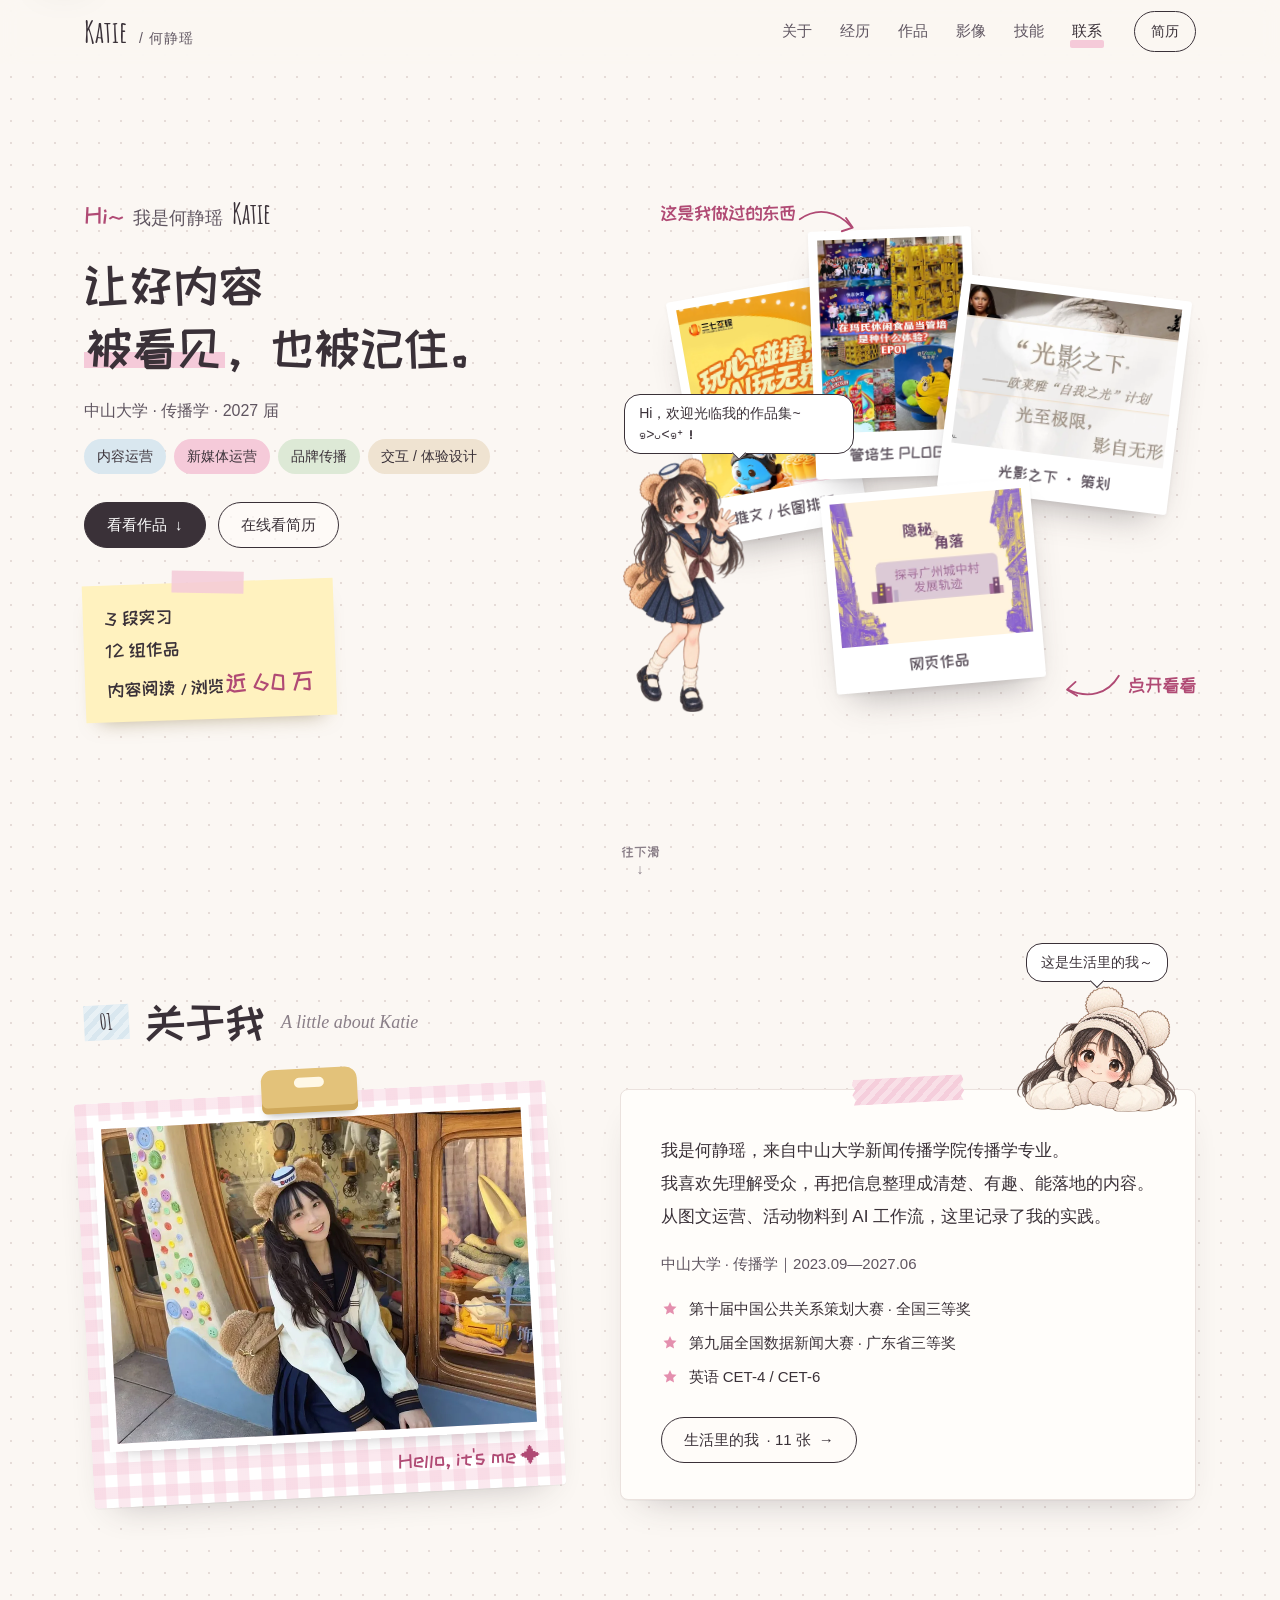
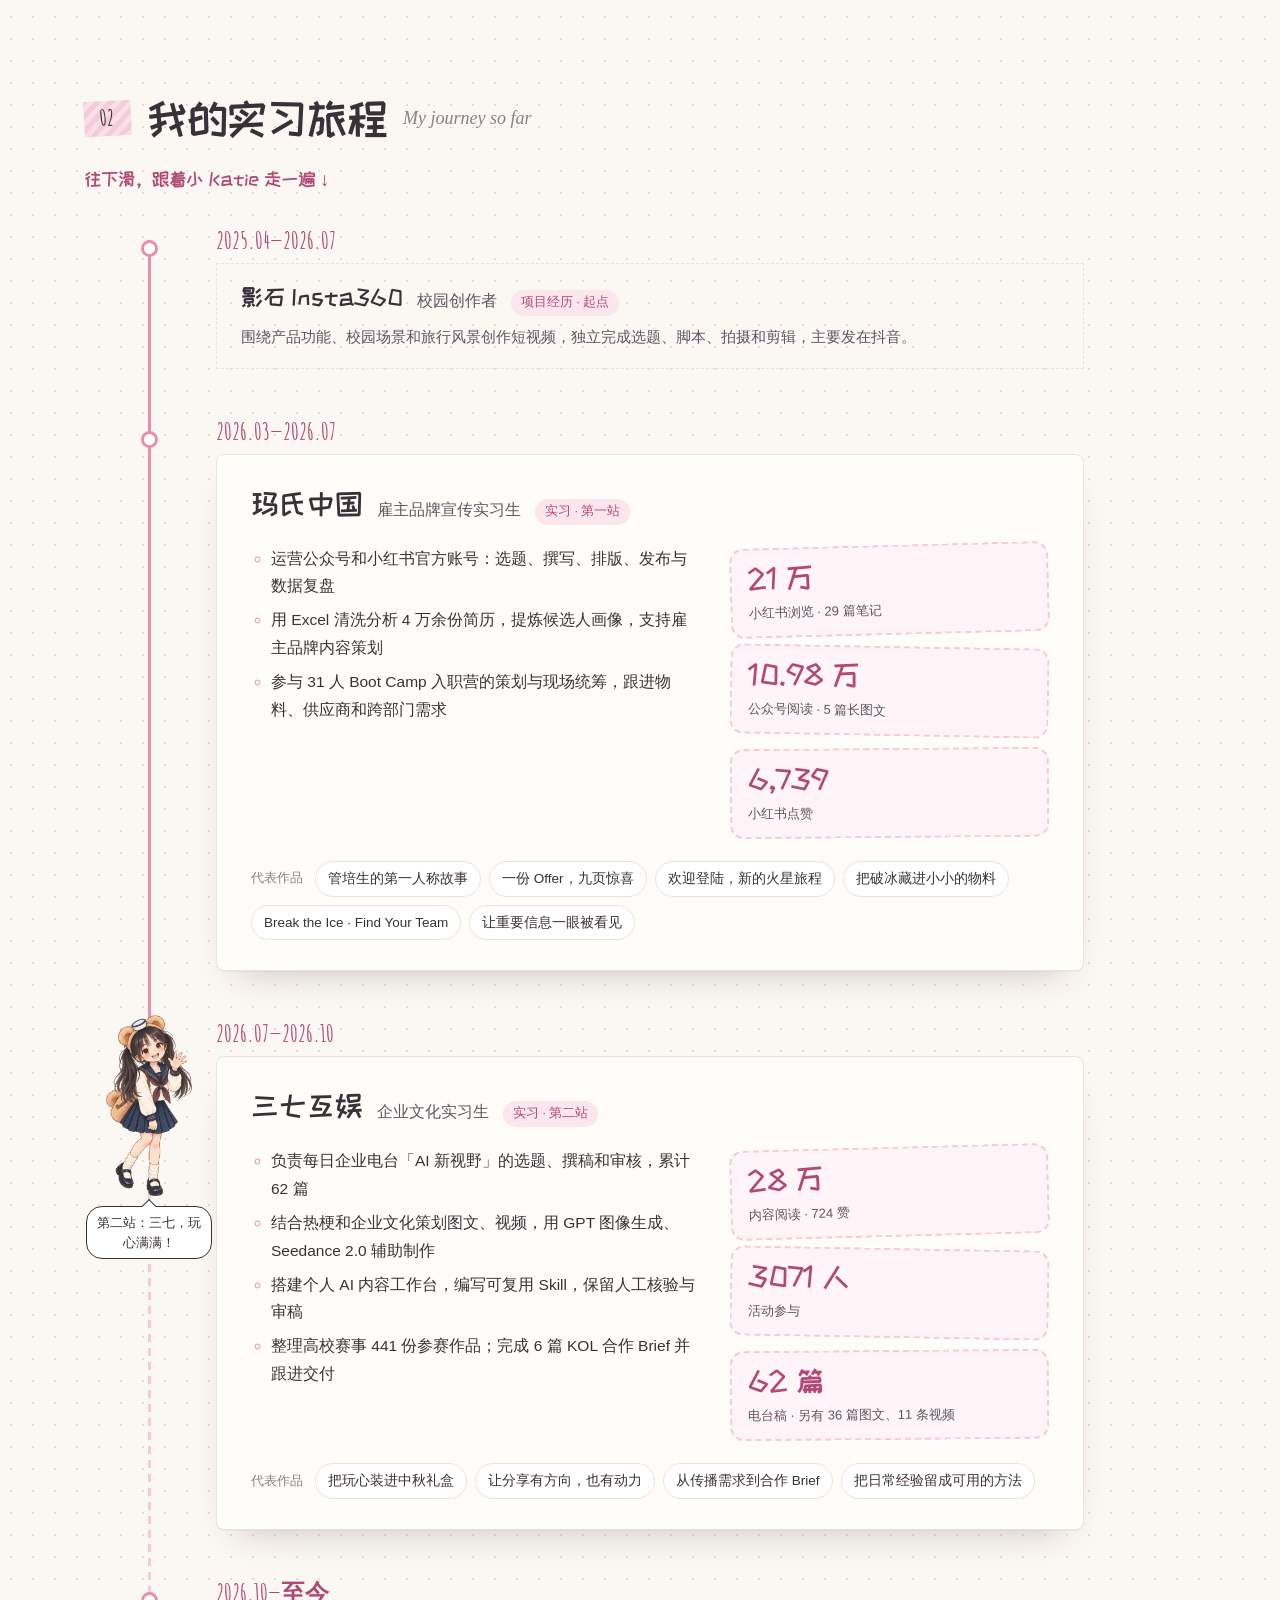
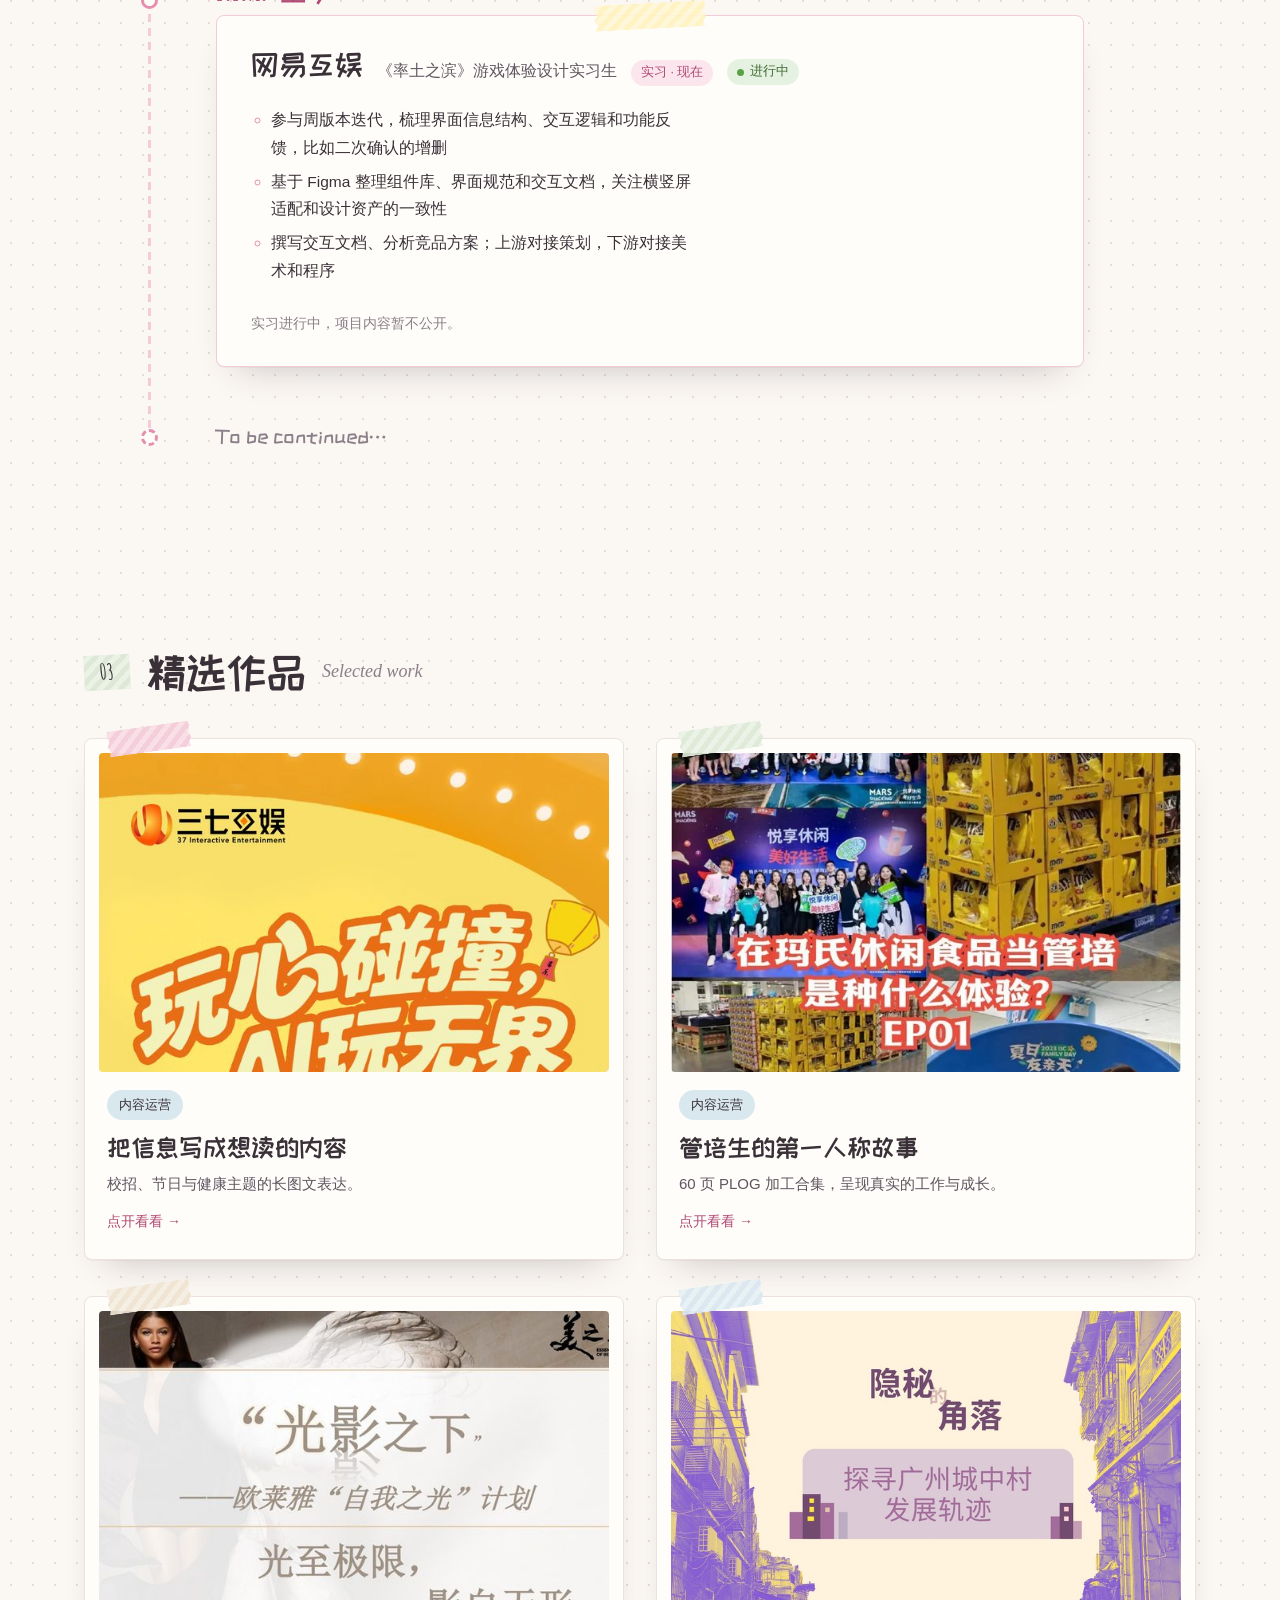
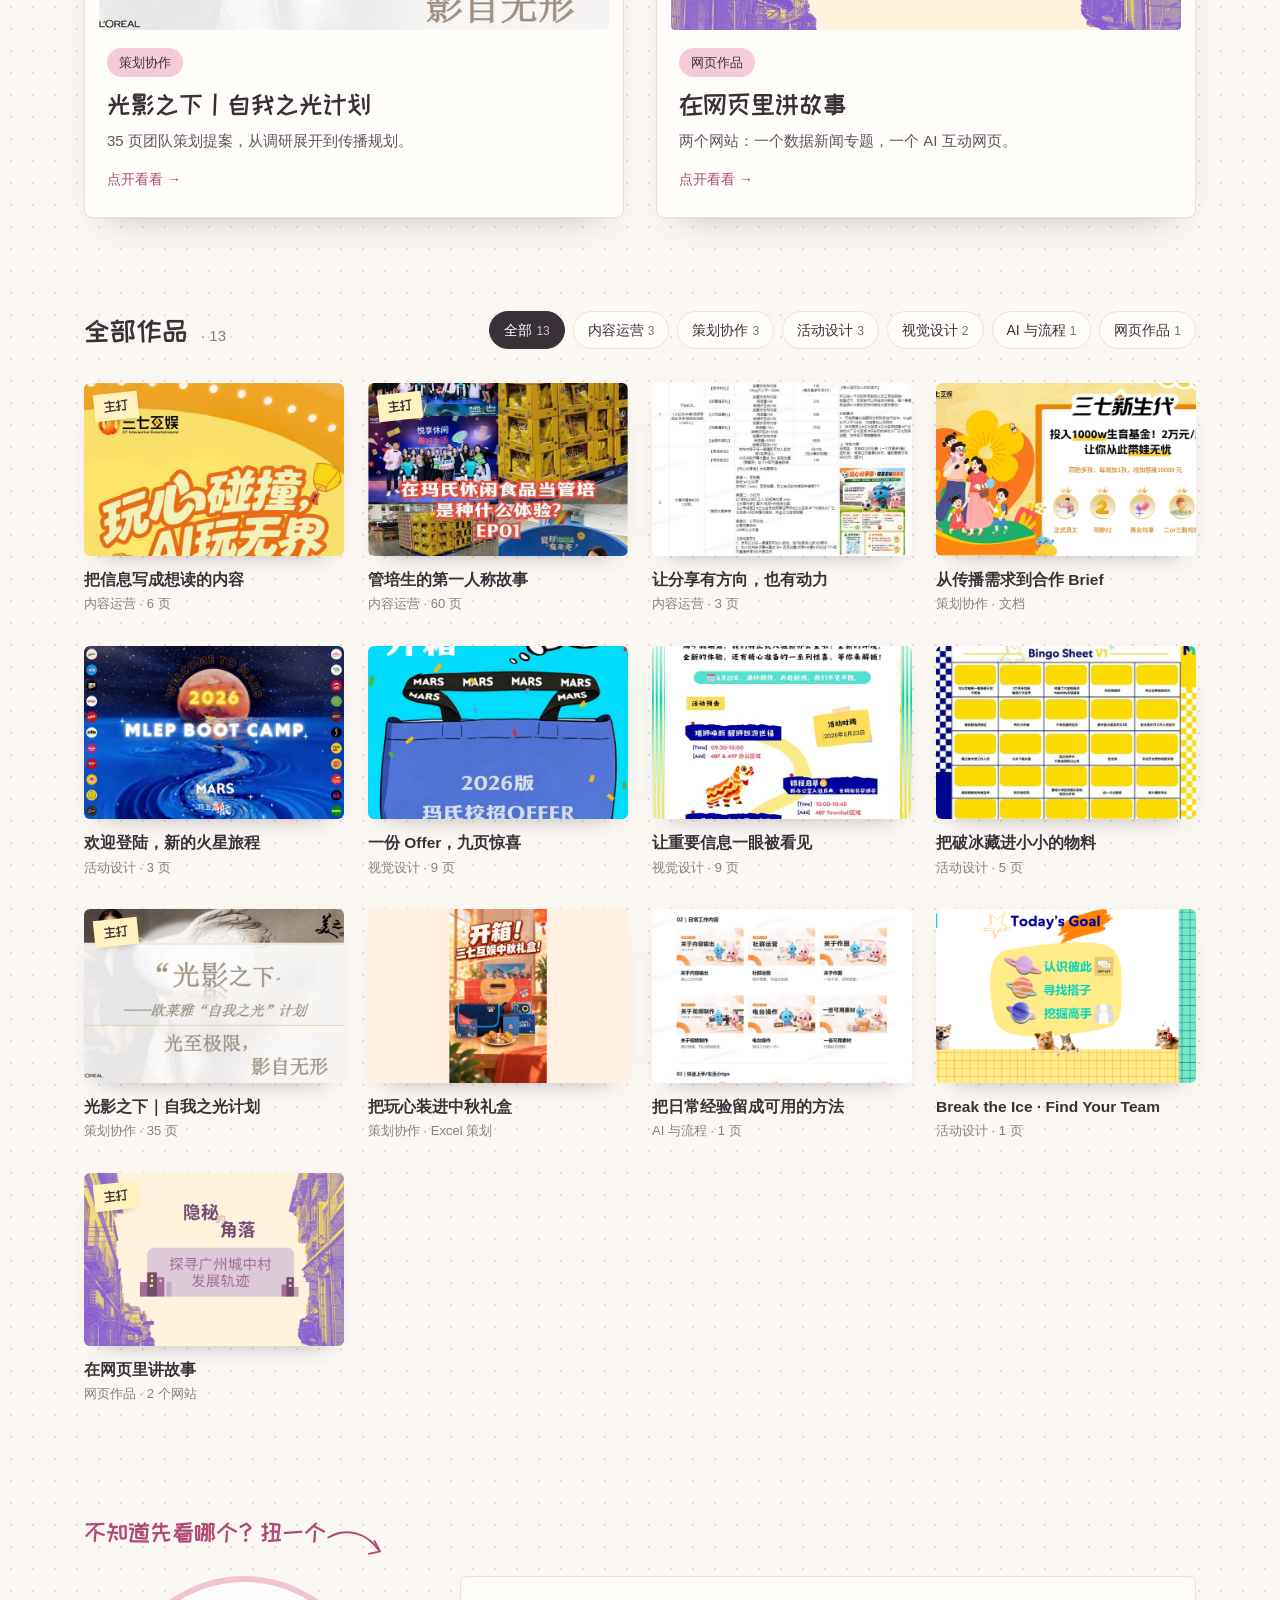
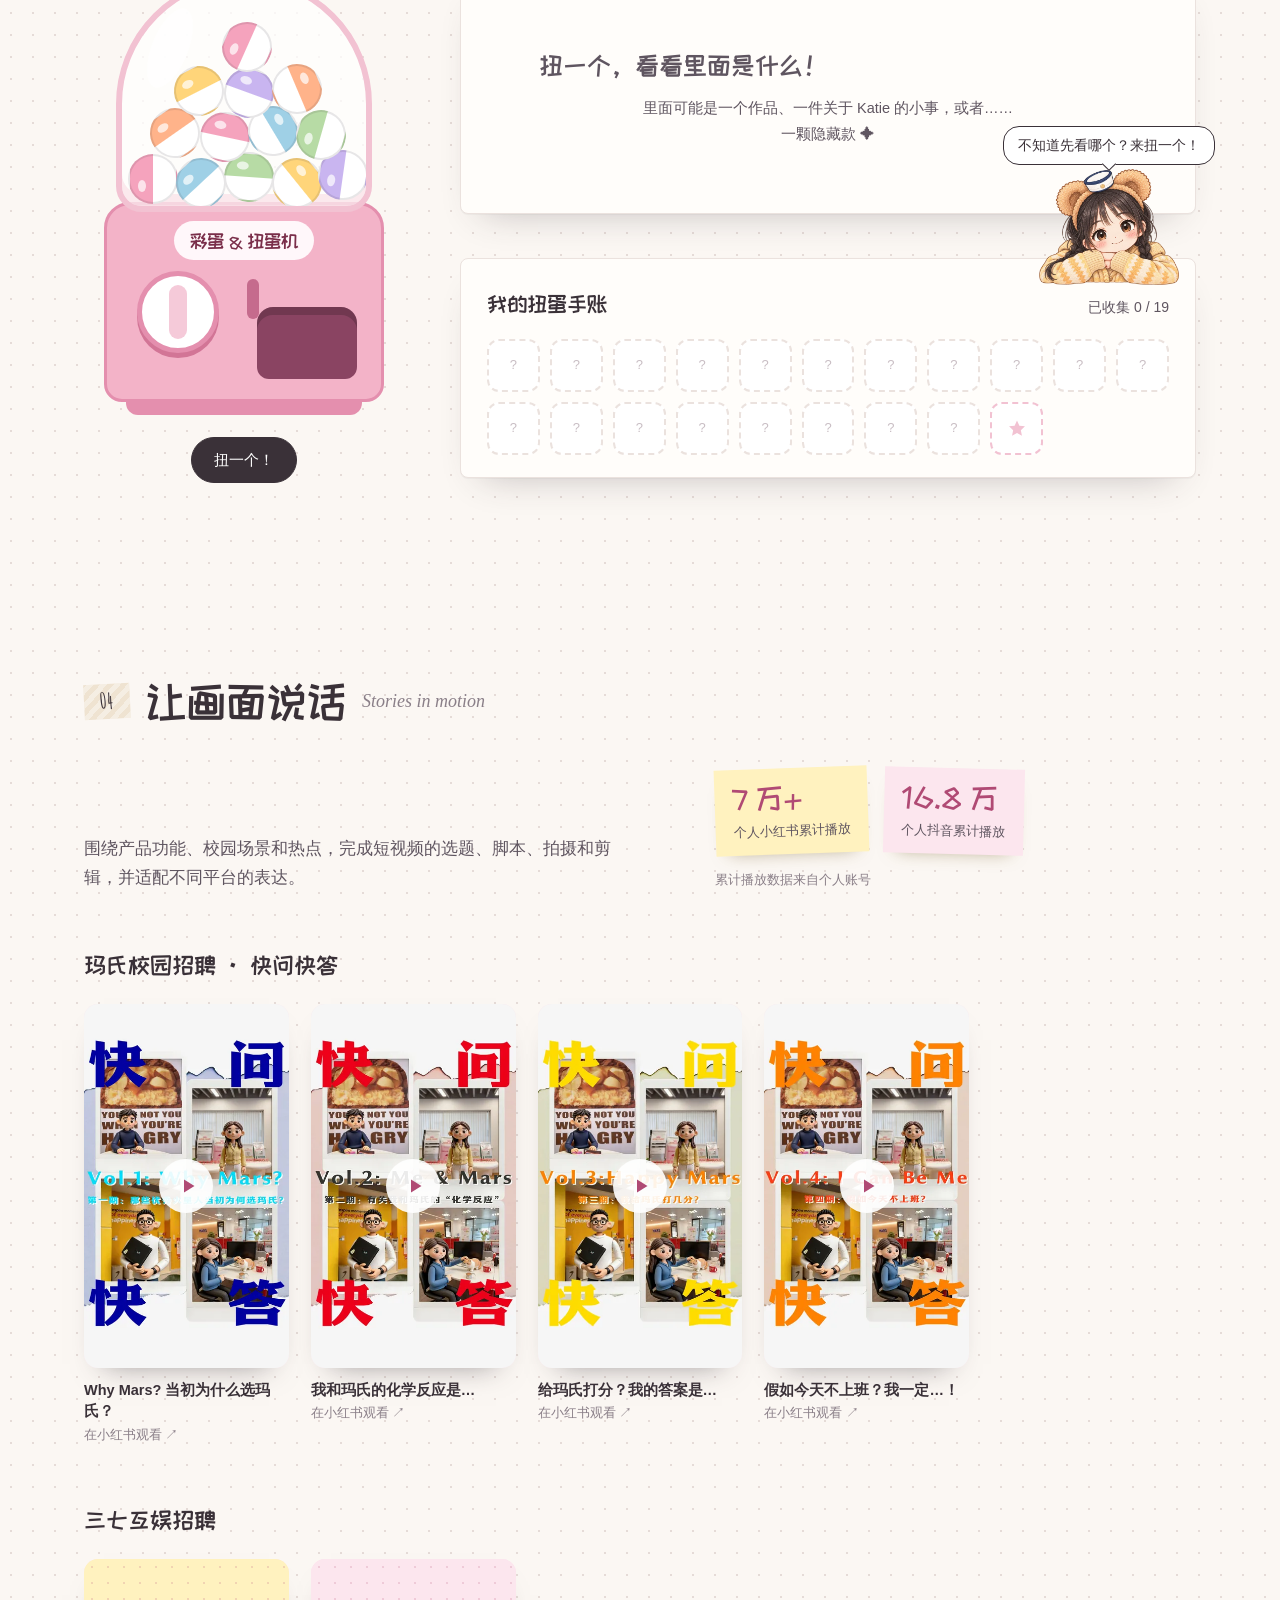
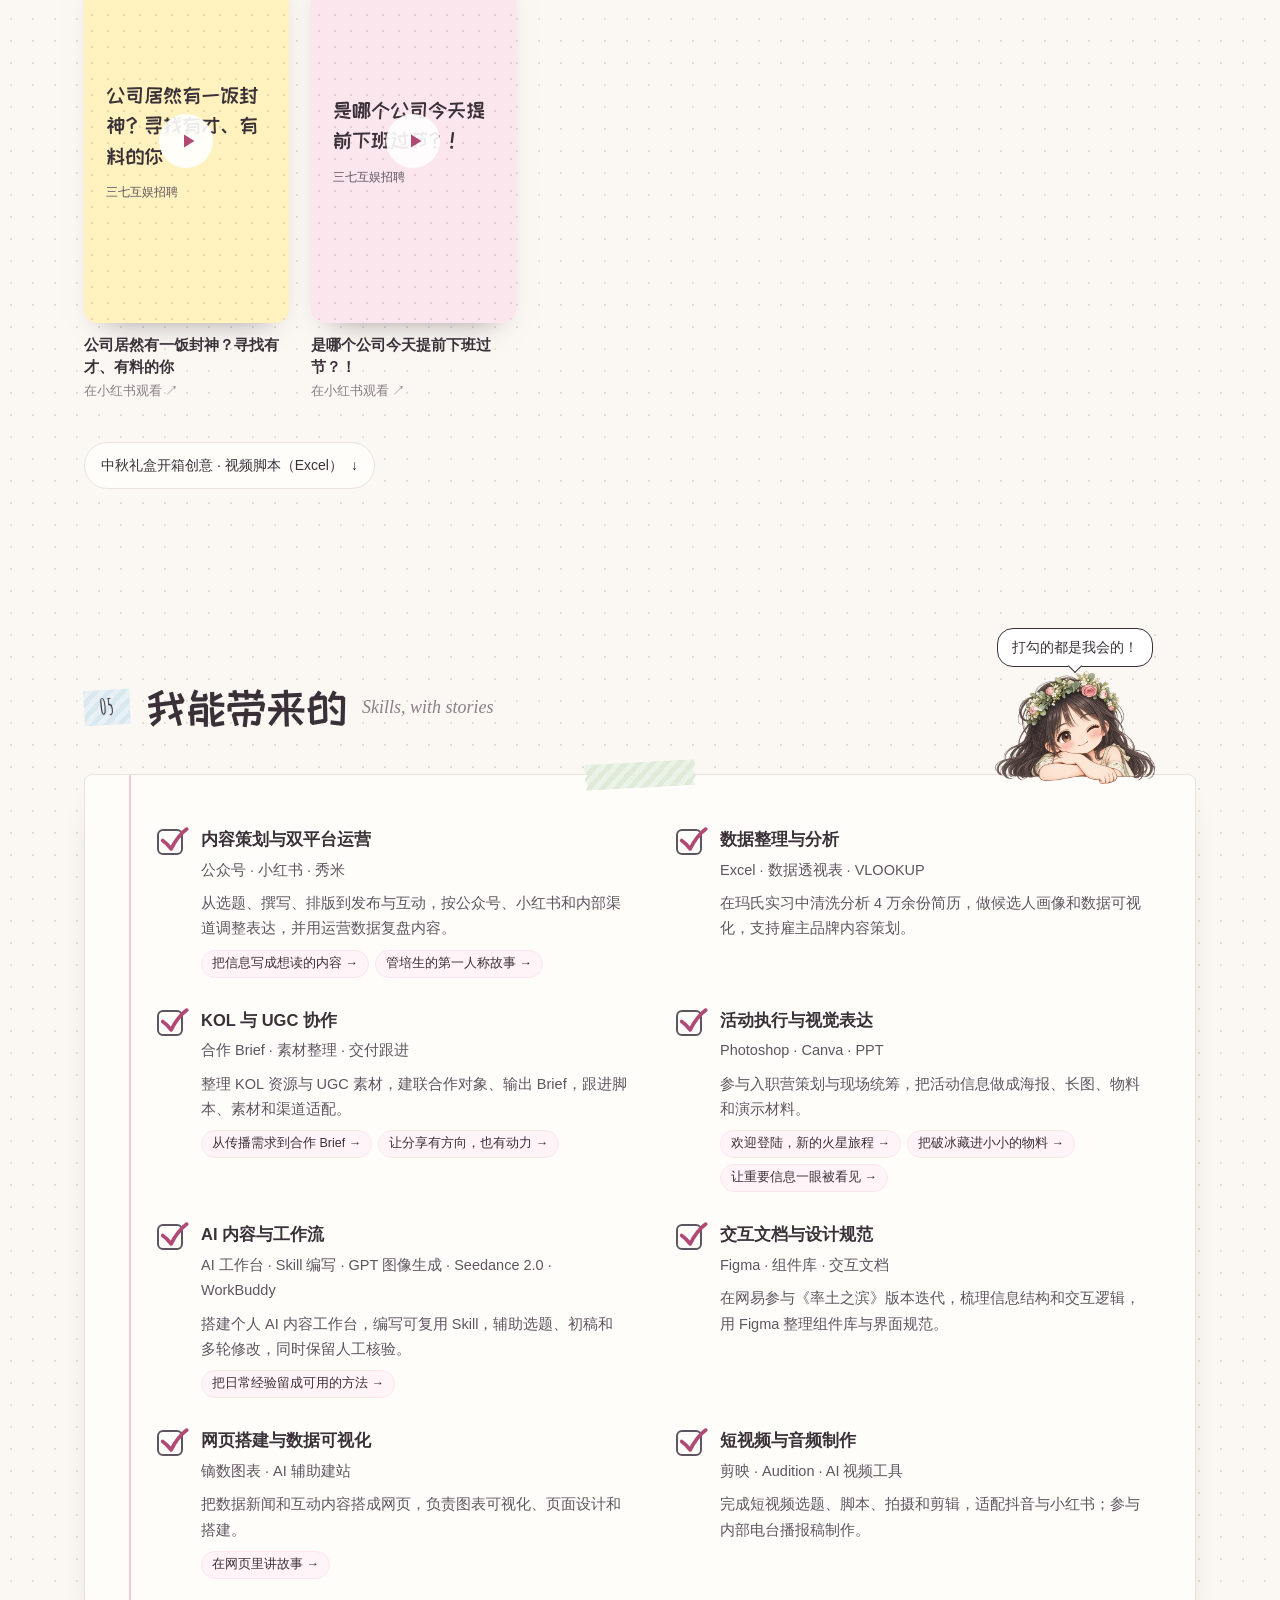
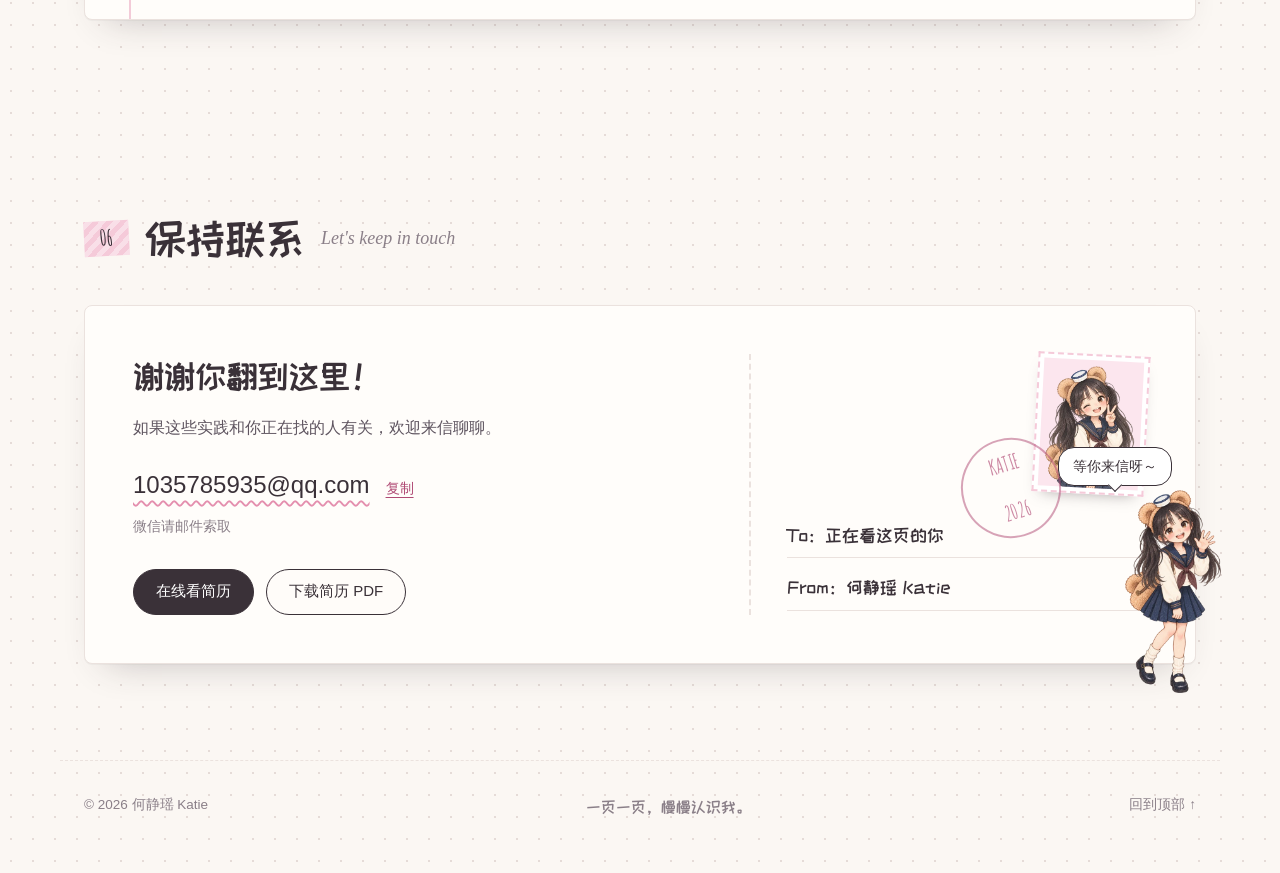
==== commit 7cf43f2b: "Smooth out gallery and dialog interactions - Page turns keep the reader's place: the thumbnail strip" ====
--- a/site/index.html
+++ b/site/index.html
@@ -13,7 +13,7 @@
 <meta property="og:url" content="https://katie041123.github.io/katie-portfolio/">
 <link rel="icon" href="data:image/svg+xml,%3Csvg xmlns='http://www.w3.org/2000/svg' viewBox='0 0 32 32'%3E%3Crect x='6' y='3' width='21' height='26' rx='3' fill='%23f5cad9'/%3E%3Crect x='6' y='3' width='4' height='26' fill='%23e48fae'/%3E%3Ccircle cx='18' cy='13' r='3' fill='%23fff'/%3E%3C/svg%3E">
 <link rel="preload" href="assets/fonts/kuaile.woff2" as="font" type="font/woff2" crossorigin>
-<link rel="stylesheet" href="css/style.css">
+<link rel="stylesheet" href="css/style.css?v=cda86db4">
 <script>document.documentElement.classList.add('js')</script>
 </head>
 <body>
@@ -229,10 +229,10 @@
 <div class="toast" id="toast" role="status" aria-live="polite"></div>
 <noscript><p class="noscript">请启用 JavaScript 来浏览完整的作品集。</p></noscript>
 
-<script src="content.js"></script>
-<script src="media.js"></script>
-<script src="js/app.js"></script>
-<script src="js/gacha.js"></script>
-<script src="js/fx.js"></script>
+<script src="content.js?v=d8b830f5"></script>
+<script src="media.js?v=cc8243a3"></script>
+<script src="js/app.js?v=7fe8ba52"></script>
+<script src="js/gacha.js?v=6d6d359b"></script>
+<script src="js/fx.js?v=7b18d21b"></script>
 </body>
 </html>
--- a/site/css/style.css
+++ b/site/css/style.css
@@ -49,7 +49,7 @@
 .arrow--flip{transform:scale(-1,-1)}
 
 /* reveal */
-.js .reveal{opacity:0;transform:translateY(18px);transition:opacity .7s var(--ease),transform .7s var(--ease)}
+.js .reveal{opacity:0;transform:translateY(12px);transition:opacity .45s var(--ease),transform .45s var(--ease)}
 .js .reveal.is-visible{opacity:1;transform:none}
 
 /* ---------- mascots ---------- */
@@ -87,7 +87,7 @@
 .nav.scrolled{border-bottom-color:var(--line)}
 .brand{font-family:var(--en);font-weight:700;font-size:30px;line-height:1;text-decoration:none;white-space:nowrap}
 .brand span{font-family:var(--sans);font-weight:400;font-size:14px;letter-spacing:1px;color:var(--ink-2);margin-left:6px}
-.nav-links{display:flex;gap:4px;margin-left:auto}
+.nav-links{position:relative;display:flex;gap:4px;margin-left:auto}
 .nav-links a{position:relative;padding:8px 12px;font-size:15px;text-decoration:none;color:var(--ink-2);white-space:nowrap}
 .nav-links a::after{content:"";position:absolute;left:10px;right:10px;bottom:5px;height:8px;background:var(--tone);border-radius:2px;z-index:-1;transform:scaleX(0);transform-origin:left;transition:transform .3s var(--ease)}
 .nav-links a:hover::after,.nav-links a[aria-current=true]::after{transform:scaleX(1)}
@@ -112,7 +112,7 @@
 .sticky-note b{font-weight:400;font-size:24px;color:var(--rose)}
 .hero-stage{position:relative;width:100%;max-width:620px;aspect-ratio:1.1;justify-self:end}
 .stack{position:absolute;inset:0}
-.polaroid{position:absolute;left:var(--l);top:var(--t);width:var(--w);z-index:var(--z);display:block;padding:9px 9px 0;background:#fff;border-radius:3px;text-decoration:none;color:var(--ink);box-shadow:0 2px 4px rgba(58,49,56,.06),0 20px 34px -18px rgba(58,49,56,.42);transform:translate3d(calc(var(--mx,0) * var(--d) * 1px),calc(var(--my,0) * var(--d) * 1px),0) rotate(var(--r)) scale(var(--s,1));transition:transform .55s var(--ease),box-shadow .3s}
+.polaroid{position:absolute;left:var(--l);top:var(--t);width:var(--w);z-index:var(--z);display:block;padding:9px 9px 0;background:#fff;border-radius:3px;text-decoration:none;color:var(--ink);box-shadow:0 2px 4px rgba(58,49,56,.06),0 20px 34px -18px rgba(58,49,56,.42);transform:translate3d(calc(var(--mx,0) * var(--d) * 1px),calc(var(--my,0) * var(--d) * 1px),0) rotate(var(--r)) scale(var(--s,1));transition:transform .35s var(--ease),box-shadow .3s}
 .polaroid img{display:block;width:100%;height:auto;background:#f2eef0}
 .polaroid span{display:block;padding:8px 4px 10px;text-align:center;font-family:var(--hand);font-size:clamp(13px,1.3vw,16px);color:var(--ink-2)}
 .polaroid:hover,.polaroid:focus-visible{--r:0deg;--s:1.06;z-index:20;box-shadow:var(--shadow-lift)}
@@ -159,7 +159,7 @@
 .hand-note--inline{margin:-18px 0 34px}
 .track{position:relative;max-width:1000px;padding-left:132px}
 .rail{position:absolute;left:64px;top:16px;bottom:16px;width:3px;background-image:linear-gradient(var(--pink-200) 60%,transparent 0);background-size:3px 14px}
-.rail-fill{position:absolute;left:0;top:0;width:3px;height:var(--fill,0px);background:var(--pink-400);border-radius:3px;transition:height .8s cubic-bezier(.45,.05,.25,1)}
+.rail-fill{position:absolute;left:0;top:0;width:3px;height:100%;background:var(--pink-400);border-radius:3px;transform:scaleY(var(--p,0));transform-origin:top;transition:transform .8s cubic-bezier(.45,.05,.25,1)}
 .walker{position:absolute;left:22px;top:0;width:86px;z-index:5;transform:translateY(var(--y,0px));transition:transform .8s cubic-bezier(.45,.05,.25,1)}
 .walker img{display:block;width:100%;height:auto}
 .walker.walking img{animation:waddle .2s ease-in-out infinite alternate}
@@ -371,6 +371,8 @@
 .d-head{max-width:760px}
 .d-head h2{margin:12px 0 10px;font-family:var(--hand);font-weight:400;font-size:clamp(28px,3.4vw,40px);line-height:1.3}
 .d-summary{margin:0;font-size:18px;color:var(--ink-2)}
+.d-jump{margin-top:16px;padding:8px 16px;border-radius:999px;border:1.5px solid var(--pink-200);background:var(--pink-50);font-size:14px;color:var(--rose)}
+.d-jump:hover{border-color:var(--pink-400)}
 .d-info{display:grid;grid-template-columns:repeat(2,minmax(0,1fr));gap:12px 40px;margin-top:30px}
 .d-block h3{margin:0 0 6px;font-size:15px;font-weight:600;color:var(--rose)}
 .d-block p,.d-block li{font-size:15.5px;line-height:1.9;color:var(--ink-2)}
@@ -388,7 +390,22 @@
 .viewer-count{min-width:72px;text-align:center;font-size:14px;color:var(--ink-2)}
 .viewer-cap{flex-basis:100%;margin:0;text-align:center;font-size:13.5px;color:var(--muted)}
 .viewer-orig{font-size:13px;color:var(--rose)}
-.viewer-stage{margin-top:22px;padding:18px;border-radius:12px;background:#f3eef0;perspective:1800px}
+.viewer-stage{position:relative;margin-top:22px;padding:18px;border-radius:12px;background:#f3eef0;perspective:1800px}
+.stage-nav{position:absolute;top:50%;z-index:3;display:grid;place-items:center;width:52px;height:52px;margin-top:-26px;padding:0 0 4px;border:0;border-radius:50%;background:rgba(255,255,255,.94);box-shadow:0 6px 18px -8px rgba(58,49,56,.55);font-size:34px;line-height:1;color:var(--ink);opacity:0;transition:opacity .2s,transform .2s}
+.stage-nav--prev{left:14px}.stage-nav--next{right:14px}
+.viewer-stage:hover .stage-nav,.stage-nav:focus-visible{opacity:1}
+.stage-nav:hover{transform:scale(1.08)}
+.stage-nav:disabled,.is-tiled .stage-nav{display:none}
+@media (hover:none){.stage-nav{opacity:.9;width:42px;height:42px;margin-top:-21px;font-size:28px}}
+.viewer-tip{margin:10px 0 0;text-align:center;font-size:12.5px;color:var(--muted)}
+.d-pager{display:grid;grid-template-columns:repeat(2,minmax(0,1fr));gap:16px;margin-top:52px;padding-top:26px;border-top:1.5px dashed var(--line)}
+.d-pager a{display:grid;gap:2px;padding:14px 18px;border:1.5px solid var(--line);border-radius:12px;background:#fff;text-decoration:none;transition:border-color .2s,transform .2s}
+.d-pager a:last-child{text-align:right}
+.d-pager a:hover{border-color:var(--pink-400);transform:translateY(-2px)}
+.d-pager small{font-size:12.5px;color:var(--rose)}
+.d-pager span{font-family:var(--hand);font-size:19px;line-height:1.4}
+.back-link{display:inline-flex;align-items:center;margin-bottom:4px;padding:7px 16px;border-radius:999px;border:1.5px solid var(--line);background:#fff;font-size:14px}
+.back-link:hover{border-color:var(--ink)}
 .viewer-page{display:grid;justify-items:center;transform-origin:left center}
 .viewer-page img{display:block;max-width:100%;height:auto;max-height:72svh;width:auto;background:#fff;box-shadow:0 10px 24px -16px rgba(58,49,56,.5)}
 .viewer-page .tiles{display:grid;width:min(100%,760px)}
@@ -401,7 +418,7 @@
 @keyframes inNext{from{transform:rotateY(55deg);opacity:.3}}
 @keyframes outPrev{to{transform:rotateY(70deg);opacity:.2}}
 @keyframes inPrev{from{transform:rotateY(-55deg);opacity:.3}}
-.thumbs{display:flex;gap:8px;margin-top:14px;padding:4px 2px 8px;overflow-x:auto;scrollbar-width:thin}
+.thumbs{position:relative;display:flex;gap:8px;margin-top:14px;padding:4px 2px 8px;overflow-x:auto;scrollbar-width:thin}
 .thumbs button{flex:none;width:76px;height:52px;padding:0;border:2px solid transparent;border-radius:6px;overflow:hidden;background:#fff;opacity:.7;transition:opacity .2s,border-color .2s}
 .thumbs button[aria-current=true]{border-color:var(--rose);opacity:1}
 .thumbs button:hover{opacity:1}
@@ -431,7 +448,7 @@
 .album figure{break-inside:avoid;margin:0 0 28px;padding:10px 10px 6px;background:#fff;border:1px solid var(--line);box-shadow:0 10px 20px -16px rgba(58,49,56,.5);transform:rotate(var(--r,-1deg))}
 .album figure:nth-child(3n+2){--r:1.2deg;background:#f2f7fa}
 .album figure:nth-child(3n){--r:-.6deg;background:#fff9f0}
-.album a{display:block}
+.album-photo{display:block;width:100%;padding:0;border:0;background:none;cursor:zoom-in}
 .album img{display:block;width:100%;height:auto}
 .album figcaption{display:flex;justify-content:space-between;padding:8px 4px 2px;font-family:var(--en);font-weight:700;font-size:20px;color:var(--muted)}
 .resume-view{display:grid;justify-items:center;gap:18px;margin-top:20px}
@@ -514,6 +531,9 @@
  .viewer-bar{top:-26px;margin:0 -18px;padding:10px 12px}
  .viewer-stage{padding:8px;margin-left:-8px;margin-right:-8px}
  .d-info,.sites{grid-template-columns:1fr}
+ .d-pager{gap:10px;margin-top:40px}
+ .d-pager a{padding:12px 14px}
+ .d-pager span{font-size:16px}
  .album{columns:2;column-gap:14px}
 }
 @media (max-width:420px){
